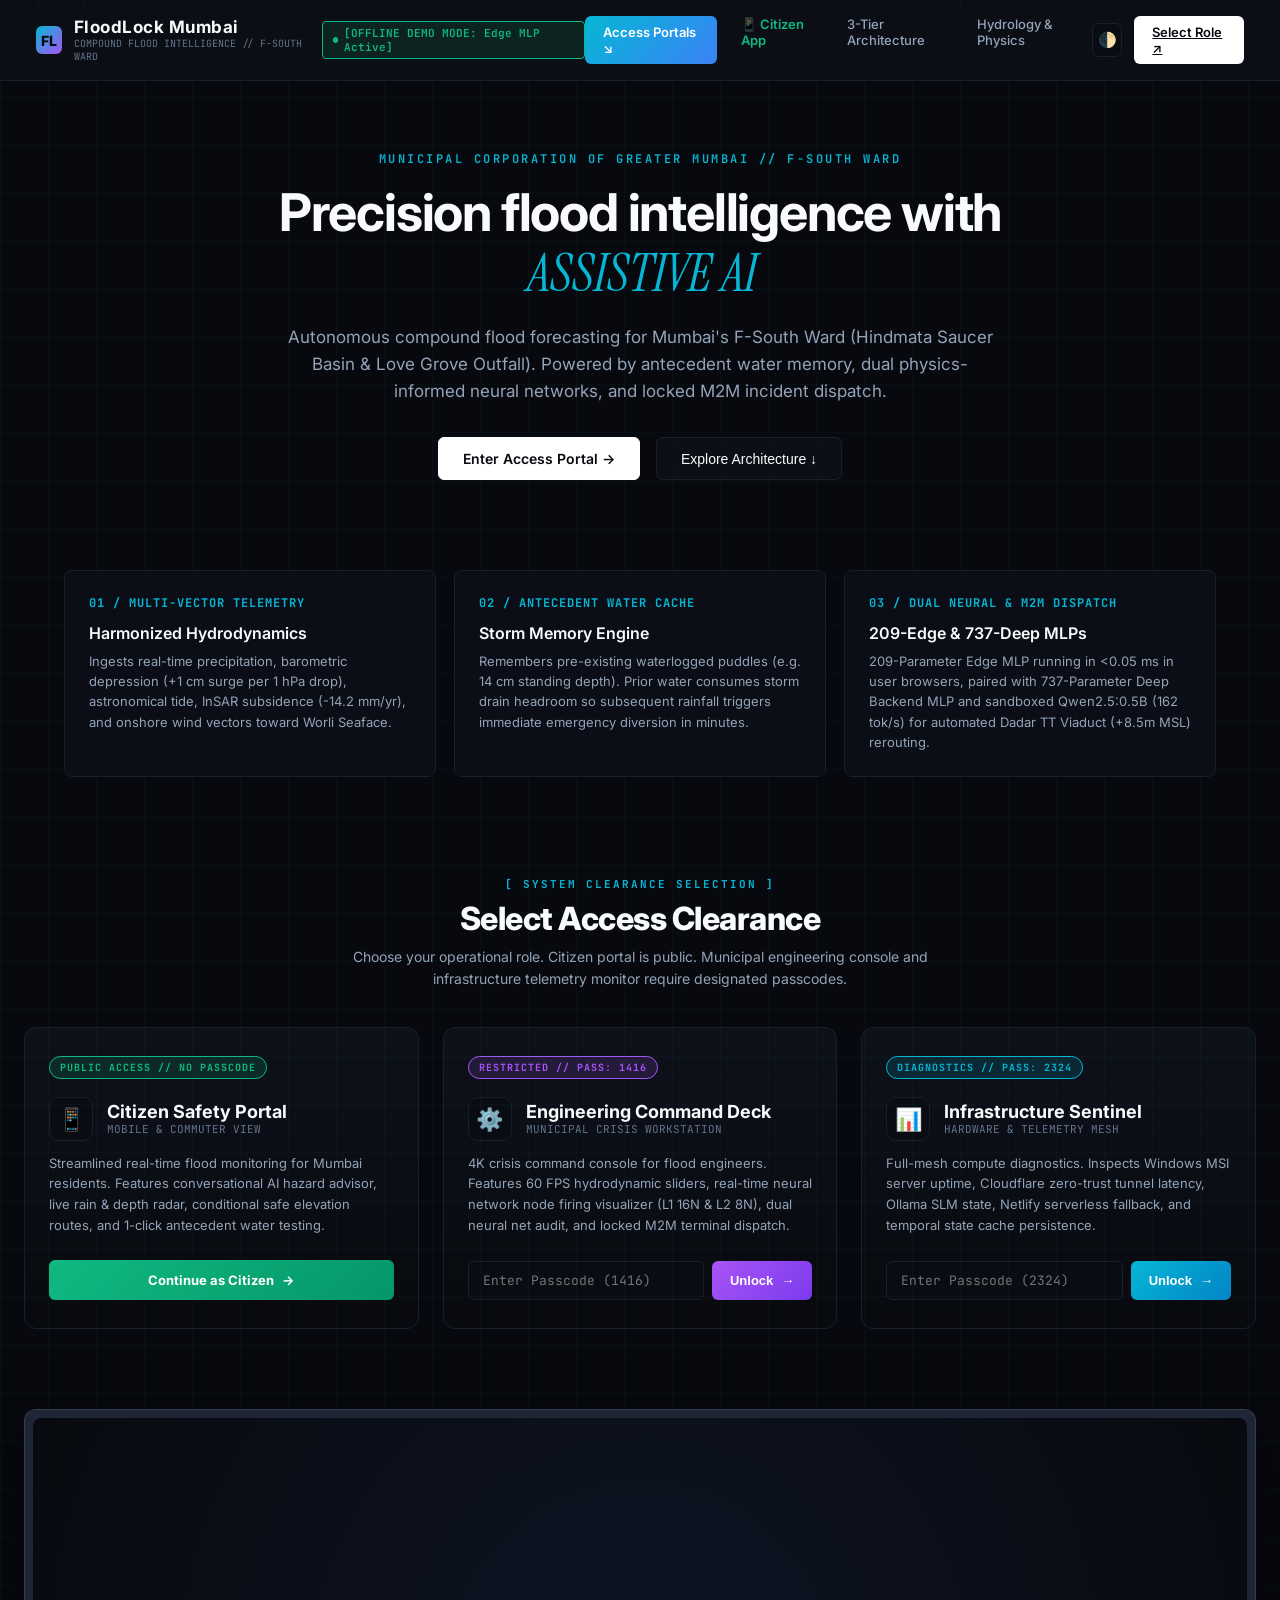
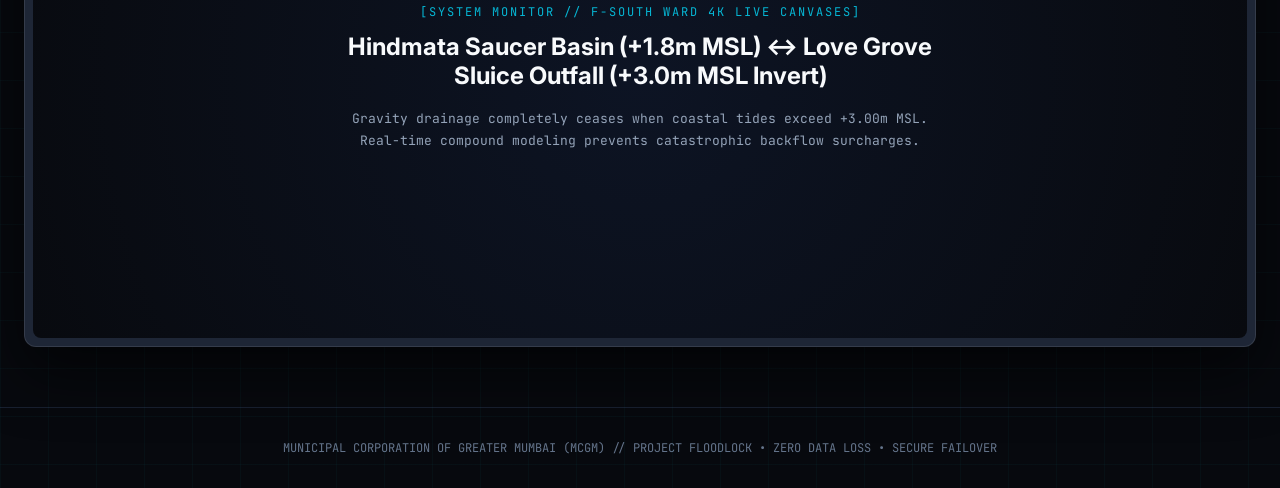
==== index.html @ 2ad5d161 "Deploy Project FloodLock to GitHub Pages (Offline Edge MLP, 4K Dark Theme)" ====
<!DOCTYPE html>
<html lang="en" data-theme="dark">
<head>
  <meta charset="UTF-8">
  <meta name="viewport" content="width=device-width, initial-scale=1.0">
  <title>FloodLock — 3-Tier Urban Flood Intelligence & Neural Sentinel</title>
  <meta name="description" content="Autonomous compound flood forecasting, antecedent water memory, and hydraulic backflow prevention for Mumbai F-South Ward.">

  <!-- Typography: Inter (Sans), JetBrains Mono (Telemetry), Instrument Serif (Editorial Headline) -->
  <link rel="preconnect" href="https://fonts.googleapis.com">
  <link rel="preconnect" href="https://fonts.gstatic.com" crossorigin>
  <link href="https://fonts.googleapis.com/css2?family=Instrument+Serif:ital@1&family=Inter:wght@400;500;600;700;800&family=JetBrains+Mono:wght@400;500;600;700;800&display=swap" rel="stylesheet">

  <!-- Design System CSS -->
  <link rel="stylesheet" href="css/dashboard.css">
</head>
<body>

  <!-- ══════════════════════════════════════════════════════════════════════════
       4K CINEMATIC ENTRANCE HERO & ARCHITECTURE SHOWCASE
       ══════════════════════════════════════════════════════════════════════════ -->
  <section id="heroView">
    <!-- Atmospheric Storm Backdrop & Technical Grid -->
    <canvas id="heroStormCanvas" class="hero-canvas-backdrop"></canvas>
    <div class="hero-grid-overlay"></div>

    <!-- Top Glassmorphic Navigation Bar -->
    <header class="hero-nav">
      <div class="brand-badge">
        <div class="brand-logo-icon" style="background:linear-gradient(135deg, var(--cyan), var(--purple));">FL</div>
        <div>
          <div class="brand-text">FloodLock Mumbai</div>
          <div style="font-size:10px; color:var(--text-muted); font-family:var(--font-mono);">COMPOUND FLOOD INTELLIGENCE // F-SOUTH WARD</div>
        </div>
        <div class="status-pill">
          <span class="status-pulse-dot"></span>
          <span id="heroBackendBadge">[OFFLINE DEMO MODE: Edge MLP Active]</span>
        </div>
      </div>

      <nav class="nav-links">
        <a href="#gatewayHub" class="btn-launch" style="background:linear-gradient(135deg, var(--cyan), #3b82f6); color:#fff; border:none;">Access Portals ↘</a>
        <a href="citizen.html" style="color:var(--emerald); font-weight:600;">📱 Citizen App</a>
        <a href="#architectureSection">3-Tier Architecture</a>
        <a href="#hydrologySpec">Hydrology &amp; Physics</a>
      </nav>

      <div class="nav-actions">
        <button class="btn-icon theme-toggle-btn" title="Toggle Theme (Dark / Daylight)">🌓</button>
        <a href="#gatewayHub" class="btn-launch">Select Role ↗</a>
      </div>
    </header>

    <!-- Hero Centerpiece -->
    <div class="hero-content">
      <div class="hero-eyebrow">MUNICIPAL CORPORATION OF GREATER MUMBAI // F-SOUTH WARD</div>
      <h1 class="hero-headline">
        Precision flood intelligence with <span class="serif-italic">ASSISTIVE AI</span>
      </h1>
      <p class="hero-subhead">
        Autonomous compound flood forecasting for Mumbai's F-South Ward (Hindmata Saucer Basin &amp; Love Grove Outfall). Powered by antecedent water memory, dual physics-informed neural networks, and locked M2M incident dispatch.
      </p>

      <div class="hero-cta-group">
        <a href="#gatewayHub" class="hero-cta-primary" style="text-decoration:none;">
          Enter Access Portal &rarr;
        </a>
        <button class="hero-cta-secondary" id="btnExploreArch">
          Explore Architecture ↓
        </button>
      </div>
    </div>

    <!-- 3-Column Technical Explainer Pipeline -->
    <div class="pipeline-strip" id="architectureSection">
      <div class="pipeline-card">
        <div class="pipeline-num">01 / MULTI-VECTOR TELEMETRY</div>
        <div class="pipeline-title">Harmonized Hydrodynamics</div>
        <div class="pipeline-desc">
          Ingests real-time precipitation, barometric depression (+1 cm surge per 1 hPa drop), astronomical tide, InSAR subsidence (-14.2 mm/yr), and onshore wind vectors toward Worli Seaface.
        </div>
      </div>

      <div class="pipeline-card">
        <div class="pipeline-num">02 / ANTECEDENT WATER CACHE</div>
        <div class="pipeline-title">Storm Memory Engine</div>
        <div class="pipeline-desc">
          Remembers pre-existing waterlogged puddles (e.g. 14 cm standing depth). Prior water consumes storm drain headroom so subsequent rainfall triggers immediate emergency diversion in minutes.
        </div>
      </div>

      <div class="pipeline-card">
        <div class="pipeline-num">03 / DUAL NEURAL &amp; M2M DISPATCH</div>
        <div class="pipeline-title">209-Edge &amp; 737-Deep MLPs</div>
        <div class="pipeline-desc">
          209-Parameter Edge MLP running in &lt;0.05 ms in user browsers, paired with 737-Parameter Deep Backend MLP and sandboxed Qwen2.5:0.5B (162 tok/s) for automated Dadar TT Viaduct (+8.5m MSL) rerouting.
        </div>
      </div>
    </div>

    <!-- ══════════════════════════════════════════════════════════════════════════
         ROLE SELECTION & PASSCODE LOGIN GATEWAY (USER REQUESTED)
         ══════════════════════════════════════════════════════════════════════════ -->
    <section class="gateway-section" id="gatewayHub">
      <div class="gateway-header-box">
        <div class="gateway-eyebrow">[ SYSTEM CLEARANCE SELECTION ]</div>
        <h2 class="gateway-heading">Select Access Clearance</h2>
        <p style="font-size:14px; color:var(--text-secondary); max-width:620px; margin:8px auto 0; line-height:1.6;">
          Choose your operational role. Citizen portal is public. Municipal engineering console and infrastructure telemetry monitor require designated passcodes.
        </p>
      </div>

      <div class="gateway-grid">
        <!-- Gateway Card 1: Citizen Public Portal -->
        <div class="gateway-card">
          <div class="gateway-badge badge-public">PUBLIC ACCESS // NO PASSCODE</div>
          <div class="gateway-icon-title">
            <div class="gateway-icon" style="color:var(--emerald);">📱</div>
            <div>
              <div class="gateway-title">Citizen Safety Portal</div>
              <div style="font-size:11px; color:var(--text-muted); font-family:var(--font-mono);">MOBILE &amp; COMMUTER VIEW</div>
            </div>
          </div>
          <p class="gateway-desc">
            Streamlined real-time flood monitoring for Mumbai residents. Features conversational AI hazard advisor, live rain &amp; depth radar, conditional safe elevation routes, and 1-click antecedent water testing.
          </p>
          <div class="gateway-action-box">
            <a href="citizen.html" class="btn-gateway-action" style="background:linear-gradient(135deg, var(--emerald), #059669); color:#fff;">
              <span>Continue as Citizen</span> <span>&rarr;</span>
            </a>
          </div>
        </div>

        <!-- Gateway Card 2: MCGM Engineering Console (Pass: 1416) -->
        <div class="gateway-card admin-card">
          <div class="gateway-badge badge-restricted">RESTRICTED // PASS: 1416</div>
          <div class="gateway-icon-title">
            <div class="gateway-icon" style="color:var(--purple);">⚙️</div>
            <div>
              <div class="gateway-title">Engineering Command Deck</div>
              <div style="font-size:11px; color:var(--text-muted); font-family:var(--font-mono);">MUNICIPAL CRISIS WORKSTATION</div>
            </div>
          </div>
          <p class="gateway-desc">
            4K crisis command console for flood engineers. Features 60 FPS hydrodynamic sliders, real-time neural network node firing visualizer (L1 16N &amp; L2 8N), dual neural net audit, and locked M2M terminal dispatch.
          </p>
          <div class="gateway-action-box">
            <div class="passcode-input-row">
              <input type="password" id="adminPassInput" class="passcode-input" placeholder="Enter Passcode (1416)" maxlength="8">
              <button id="btnUnlockAdmin" class="btn-gateway-action btn-gateway-admin">
                <span>Unlock</span> <span>&rarr;</span>
              </button>
            </div>
            <div id="adminPassError" style="font-size:11px; color:var(--crimson); font-family:var(--font-mono); display:none;">
              ✕ Invalid Passcode! Please enter 1416.
            </div>
          </div>
        </div>

        <!-- Gateway Card 3: Infrastructure Monitor (Pass: 2324) -->
        <div class="gateway-card monitor-card">
          <div class="gateway-badge badge-monitor">DIAGNOSTICS // PASS: 2324</div>
          <div class="gateway-icon-title">
            <div class="gateway-icon" style="color:var(--cyan);">📊</div>
            <div>
              <div class="gateway-title">Infrastructure Sentinel</div>
              <div style="font-size:11px; color:var(--text-muted); font-family:var(--font-mono);">HARDWARE &amp; TELEMETRY MESH</div>
            </div>
          </div>
          <p class="gateway-desc">
            Full-mesh compute diagnostics. Inspects Windows MSI server uptime, Cloudflare zero-trust tunnel latency, Ollama SLM state, Netlify serverless fallback, and temporal state cache persistence.
          </p>
          <div class="gateway-action-box">
            <div class="passcode-input-row">
              <input type="password" id="monitorPassInput" class="passcode-input" placeholder="Enter Passcode (2324)" maxlength="8">
              <button id="btnUnlockMonitor" class="btn-gateway-action btn-gateway-monitor">
                <span>Unlock</span> <span>&rarr;</span>
              </button>
            </div>
            <div id="monitorPassError" style="font-size:11px; color:var(--crimson); font-family:var(--font-mono); display:none;">
              ✕ Invalid Passcode! Please enter 2324.
            </div>
          </div>
        </div>
      </div>
    </section>

    <!-- Hydrology Specification Callout -->
    <div class="preview-bezel" id="hydrologySpec" style="max-width:1280px; margin:0 auto 60px; width:100%; padding:0 24px;">
      <div class="bezel-outer">
        <div class="bezel-inner" style="background: radial-gradient(circle at 50% 50%, #0d1424, #080a0f);">
          <div style="height:100%; display:flex; flex-direction:column; align-items:center; justify-content:center; text-align:center; padding:32px 20px;">
            <div style="font-family:'JetBrains Mono',monospace; font-size:12px; color:var(--cyan); letter-spacing:2px; margin-bottom:12px;">
              [SYSTEM MONITOR // F-SOUTH WARD 4K LIVE CANVASES]
            </div>
            <div style="font-size:24px; font-weight:700; max-width:650px; margin-bottom:18px;">
              Hindmata Saucer Basin (+1.8m MSL) ↔ Love Grove Sluice Outfall (+3.0m MSL Invert)
            </div>
            <div style="font-family:'JetBrains Mono',monospace; font-size:13px; color:var(--text-secondary); max-width:600px; line-height:1.7;">
              Gravity drainage completely ceases when coastal tides exceed +3.00m MSL.<br>
              Real-time compound modeling prevents catastrophic backflow surcharges.
            </div>
          </div>
        </div>
      </div>
    </div>

    <!-- Footer -->
    <footer style="text-align:center; padding:32px 24px; border-top:1px solid var(--border); color:var(--text-muted); font-size:12px; font-family:var(--font-mono);">
      MUNICIPAL CORPORATION OF GREATER MUMBAI (MCGM) // PROJECT FLOODLOCK &bull; ZERO DATA LOSS &bull; SECURE FAILOVER
    </footer>
  </section>

  <!-- Passcode Script & Storm Canvas Animator -->
  <script>
    // 1. Passcode Authentication Logic
    const btnAdmin = document.getElementById("btnUnlockAdmin");
    const inputAdmin = document.getElementById("adminPassInput");
    const errAdmin = document.getElementById("adminPassError");

    function unlockAdmin() {
      if (inputAdmin.value.trim() === "1416") {
        sessionStorage.setItem("floodlock_auth_admin", "1416");
        window.location.href = "admin.html";
      } else {
        inputAdmin.classList.add("error");
        errAdmin.style.display = "block";
        setTimeout(() => inputAdmin.classList.remove("error"), 600);
      }
    }
    if (btnAdmin) btnAdmin.addEventListener("click", unlockAdmin);
    if (inputAdmin) {
      inputAdmin.addEventListener("keydown", (e) => {
        if (e.key === "Enter") unlockAdmin();
      });
    }

    const btnMonitor = document.getElementById("btnUnlockMonitor");
    const inputMonitor = document.getElementById("monitorPassInput");
    const errMonitor = document.getElementById("monitorPassError");

    function unlockMonitor() {
      if (inputMonitor.value.trim() === "2324") {
        sessionStorage.setItem("floodlock_auth_monitor", "2324");
        window.location.href = "monitor.html";
      } else {
        inputMonitor.classList.add("error");
        errMonitor.style.display = "block";
        setTimeout(() => inputMonitor.classList.remove("error"), 600);
      }
    }
    if (btnMonitor) btnMonitor.addEventListener("click", unlockMonitor);
    if (inputMonitor) {
      inputMonitor.addEventListener("keydown", (e) => {
        if (e.key === "Enter") unlockMonitor();
      });
    }

    // 2. Storm Canvas Backdrop Animation
    const canvas = document.getElementById("heroStormCanvas");
    if (canvas) {
      const ctx = canvas.getContext("2d");
      let width, height;
      const resize = () => {
        width = canvas.width = window.innerWidth;
        height = canvas.height = window.innerHeight;
      };
      resize();
      window.addEventListener("resize", resize);

      const particles = [];
      const numParticles = Math.min(180, Math.floor(window.innerWidth / 10));
      for (let i = 0; i < numParticles; i++) {
        particles.push({
          x: Math.random() * width,
          y: Math.random() * height,
          length: 12 + Math.random() * 20,
          speed: 8 + Math.random() * 12,
          opacity: 0.15 + Math.random() * 0.35
        });
      }

      const animate = () => {
        ctx.clearRect(0, 0, width, height);
        ctx.strokeStyle = "rgba(6, 182, 212, 0.4)";
        ctx.lineWidth = 1.2;

        for (let i = 0; i < particles.length; i++) {
          const p = particles[i];
          ctx.beginPath();
          ctx.moveTo(p.x, p.y);
          ctx.lineTo(p.x - 3, p.y + p.length);
          ctx.stroke();

          p.y += p.speed;
          p.x -= 1.5;
          if (p.y > height) {
            p.y = -20;
            p.x = Math.random() * width;
          }
        }
        requestAnimationFrame(animate);
      };
      animate();
    }

    // 3. Smooth Scroll to Architecture
    const exploreBtn = document.getElementById("btnExploreArch");
    if (exploreBtn) {
      exploreBtn.addEventListener("click", () => {
        const sec = document.getElementById("architectureSection");
        if (sec) sec.scrollIntoView({ behavior: "smooth" });
      });
    }

    // 4. Theme Toggle
    document.querySelectorAll(".theme-toggle-btn").forEach(btn => {
      btn.addEventListener("click", () => {
        const cur = document.documentElement.getAttribute("data-theme") || "dark";
        const next = cur === "dark" ? "light" : "dark";
        document.documentElement.setAttribute("data-theme", next);
      });
    });
  </script>
</body>
</html>
---- css/dashboard.css ----
/**
 * floodlock_frontend/css/dashboard.css
 * ────────────────────────────────────────────────────────────────────────────
 * 4K Ultra-HD Monochromatic Design System for Project FloodLock.
 * Implements strict CSS Grid framing, dual themes (Dark/Light), and editorial serif-italic typography.
 */

:root {
  /* Dark Theme (Default) - 4K Crisp Carbon Surfaces */
  --bg: #07090e;
  --panel: #0d1117;
  --recessed: #090c12;
  --border: #182030;
  --border-subtle: rgba(255, 255, 255, 0.05);

  /* Tactical Functional Tokens */
  --emerald: #10b981;
  --cyan: #06b6d4;
  --amber: #f59e0b;
  --crimson: #ef4444;
  --purple: #a855f7;

  /* Typography Colors */
  --text-primary: #f8fafc;
  --text-secondary: #94a3b8;
  --text-muted: #64748b;

  /* Fonts */
  --font-sans: 'Inter', -apple-system, BlinkMacSystemFont, sans-serif;
  --font-mono: 'JetBrains Mono', monospace;
  --font-serif: 'Instrument Serif', 'Playfair Display', serif;

  --header-height: 54px;
}

[data-theme="light"] {
  --bg: #f1f5f9;
  --panel: #ffffff;
  --recessed: #f8fafc;
  --border: #cbd5e1;
  --border-subtle: rgba(0, 0, 0, 0.08);

  --text-primary: #0f172a;
  --text-secondary: #475569;
  --text-muted: #64748b;
}

* {
  box-sizing: border-box;
  margin: 0;
  padding: 0;
}

body {
  background: var(--bg);
  color: var(--text-primary);
  font-family: var(--font-sans);
  overflow-x: hidden;
  transition: background 0.3s ease, color 0.3s ease;
}

/* ─────────────────────────────────────────────────────────────────────────────
 * 1. 4K CINEMATIC HERO ENTRANCE (VIEW 1)
 * ───────────────────────────────────────────────────────────────────────────── */

#heroView {
  position: relative;
  min-height: 100vh;
  width: 100vw;
  background: var(--bg);
  display: flex;
  flex-direction: column;
  overflow-y: auto;
}

.hero-canvas-backdrop {
  position: absolute;
  top: 0;
  left: 0;
  width: 100%;
  height: 100%;
  pointer-events: none;
  z-index: 0;
  opacity: 0.85;
}

.hero-grid-overlay {
  position: absolute;
  top: 0;
  left: 0;
  width: 100%;
  height: 100%;
  background-image: 
    linear-gradient(to right, rgba(6, 182, 212, 0.04) 1px, transparent 1px),
    linear-gradient(to bottom, rgba(6, 182, 212, 0.04) 1px, transparent 1px);
  background-size: 48px 48px;
  pointer-events: none;
  z-index: 1;
}

.hero-nav {
  position: relative;
  z-index: 10;
  display: flex;
  justify-content: space-between;
  align-items: center;
  padding: 16px 36px;
  background: rgba(14, 18, 26, 0.65);
  backdrop-filter: blur(12px);
  border-bottom: 1px solid var(--border);
}

.brand-badge {
  display: flex;
  align-items: center;
  gap: 12px;
}

.brand-logo-icon {
  width: 28px;
  height: 28px;
  background: linear-gradient(135deg, var(--cyan), #3b82f6);
  border-radius: 6px;
  display: flex;
  align-items: center;
  justify-content: center;
  font-weight: 800;
  font-size: 14px;
  color: #080a0f;
}

.brand-text {
  font-weight: 700;
  font-size: 17px;
  letter-spacing: 0.5px;
}

.status-pill {
  font-family: var(--font-mono);
  font-size: 11px;
  font-weight: 600;
  padding: 4px 10px;
  border-radius: 4px;
  background: rgba(16, 185, 129, 0.12);
  border: 1px solid var(--emerald);
  color: var(--emerald);
  display: inline-flex;
  align-items: center;
  gap: 6px;
  transition: all 0.25s ease;
}

.status-pill.offline-active {
  background: rgba(6, 182, 212, 0.08);
  border: 1px solid rgba(6, 182, 212, 0.4);
  color: var(--cyan);
}

.status-pulse-dot {
  width: 6px;
  height: 6px;
  border-radius: 50%;
  background: var(--emerald);
  animation: pulseDot 1.8s infinite;
}

@keyframes pulseDot {
  0% { transform: scale(0.95); opacity: 0.8; }
  50% { transform: scale(1.35); opacity: 1; }
  100% { transform: scale(0.95); opacity: 0.8; }
}

.nav-links {
  display: flex;
  gap: 24px;
  font-size: 13px;
  font-weight: 500;
  color: var(--text-secondary);
}

.nav-links a {
  color: inherit;
  text-decoration: none;
  transition: color 0.2s;
}

.nav-links a:hover {
  color: var(--cyan);
}

.nav-actions {
  display: flex;
  align-items: center;
  gap: 12px;
}

.btn-icon {
  background: var(--recessed);
  border: 1px solid var(--border);
  color: var(--text-primary);
  width: 34px;
  height: 34px;
  border-radius: 6px;
  display: flex;
  align-items: center;
  justify-content: center;
  cursor: pointer;
  font-size: 15px;
  transition: all 0.2s;
}

.btn-icon:hover {
  border-color: var(--cyan);
  color: var(--cyan);
}

.btn-launch {
  background: #ffffff;
  color: #080a0f;
  font-family: var(--font-sans);
  font-weight: 600;
  font-size: 13px;
  padding: 8px 18px;
  border-radius: 6px;
  border: none;
  cursor: pointer;
  display: inline-flex;
  align-items: center;
  gap: 6px;
  transition: transform 0.2s, box-shadow 0.2s;
}

.btn-launch:hover {
  transform: translateY(-1px);
  box-shadow: 0 4px 18px rgba(255, 255, 255, 0.25);
}

.hero-content {
  position: relative;
  z-index: 5;
  max-width: 960px;
  margin: 70px auto 40px auto;
  text-align: center;
  padding: 0 20px;
}

.hero-eyebrow {
  font-family: var(--font-mono);
  font-size: 12px;
  font-weight: 600;
  text-transform: uppercase;
  letter-spacing: 2.5px;
  color: var(--cyan);
  margin-bottom: 16px;
}

.hero-headline {
  font-size: 52px;
  font-weight: 700;
  line-height: 1.15;
  letter-spacing: -1.2px;
  color: var(--text-primary);
  margin-bottom: 20px;
}

.serif-italic {
  font-family: var(--font-serif);
  font-style: italic;
  font-weight: 400;
  color: var(--cyan);
  letter-spacing: normal;
  padding-left: 4px;
}

.hero-subhead {
  font-size: 17px;
  line-height: 1.6;
  color: var(--text-secondary);
  max-width: 720px;
  margin: 0 auto 32px auto;
}

.hero-cta-group {
  display: flex;
  justify-content: center;
  gap: 16px;
  margin-bottom: 50px;
}

.hero-cta-primary {
  background: #ffffff;
  color: #080a0f;
  font-weight: 600;
  font-size: 14px;
  padding: 12px 24px;
  border-radius: 6px;
  border: 1px solid #ffffff;
  cursor: pointer;
  display: inline-flex;
  align-items: center;
  gap: 8px;
  transition: all 0.2s;
}

.hero-cta-primary:hover {
  background: #f1f5f9;
  transform: translateY(-2px);
  box-shadow: 0 6px 20px rgba(255, 255, 255, 0.2);
}

.hero-cta-secondary {
  background: rgba(14, 18, 26, 0.8);
  backdrop-filter: blur(8px);
  color: var(--text-primary);
  font-weight: 500;
  font-size: 14px;
  padding: 12px 24px;
  border-radius: 6px;
  border: 1px solid var(--border);
  cursor: pointer;
  display: inline-flex;
  align-items: center;
  gap: 8px;
  transition: all 0.2s;
}

.hero-cta-secondary:hover {
  border-color: var(--cyan);
  color: var(--cyan);
}

/* 3-Column Technical Explainer Pipeline (Ref Image 1) */
.pipeline-strip {
  position: relative;
  z-index: 5;
  max-width: 1200px;
  margin: 0 auto 60px auto;
  padding: 0 24px;
  display: grid;
  grid-template-columns: repeat(3, 1fr);
  gap: 18px;
}

.pipeline-card {
  background: rgba(14, 18, 26, 0.7);
  backdrop-filter: blur(10px);
  border: 1px solid var(--border);
  border-radius: 8px;
  padding: 24px;
  text-align: left;
  transition: border-color 0.2s, transform 0.2s;
}

.pipeline-card:hover {
  border-color: rgba(6, 182, 212, 0.5);
  transform: translateY(-2px);
}

.pipeline-num {
  font-family: var(--font-mono);
  font-size: 12px;
  font-weight: 700;
  color: var(--cyan);
  margin-bottom: 12px;
  letter-spacing: 1px;
}

.pipeline-title {
  font-size: 16px;
  font-weight: 600;
  color: var(--text-primary);
  margin-bottom: 8px;
}

.pipeline-desc {
  font-size: 13px;
  line-height: 1.55;
  color: var(--text-secondary);
}

/* Hardware Bezel Preview Frame (Ref Image 1) */
.preview-bezel {
  position: relative;
  z-index: 5;
  max-width: 1200px;
  margin: 0 auto 80px auto;
  padding: 0 24px;
}

.bezel-outer {
  background: #1e2636;
  padding: 8px;
  border-radius: 12px;
  box-shadow: 0 24px 60px rgba(0, 0, 0, 0.6);
  border: 1px solid rgba(255, 255, 255, 0.1);
}

.bezel-inner {
  border-radius: 8px;
  overflow: hidden;
  height: 520px;
  background: var(--panel);
  position: relative;
}

.bezel-overlay-banner {
  position: absolute;
  bottom: 24px;
  left: 50%;
  transform: translateX(-50%);
  background: rgba(8, 10, 15, 0.85);
  backdrop-filter: blur(12px);
  border: 1px solid var(--border);
  padding: 12px 24px;
  border-radius: 8px;
  display: flex;
  align-items: center;
  gap: 16px;
  z-index: 20;
}

/* ─────────────────────────────────────────────────────────────────────────────
 * 2. TACTICAL CRISIS COMMAND DECK (VIEW 2)
 * ───────────────────────────────────────────────────────────────────────────── */

#deckView {
  display: none;
  width: 100vw;
  height: 100vh;
  background: var(--bg);
  overflow: hidden;
  flex-direction: column;
}

/* Top System Telemetry Bar (52px) */
.deck-top-bar {
  height: var(--header-height);
  background: var(--panel);
  border-bottom: 1px solid var(--border);
  display: flex;
  align-items: center;
  justify-content: space-between;
  padding: 0 16px;
  z-index: 30;
  flex-shrink: 0;
}

.deck-brand-precinct {
  display: flex;
  align-items: center;
  gap: 10px;
}

.precinct-title {
  font-family: var(--font-mono);
  font-size: 13px;
  font-weight: 700;
  letter-spacing: 0.5px;
}

.scenario-pill-group {
  display: flex;
  background: var(--recessed);
  border: 1px solid var(--border);
  border-radius: 6px;
  padding: 2px;
  gap: 2px;
}

.scenario-btn {
  background: transparent;
  border: none;
  color: var(--text-secondary);
  font-family: var(--font-mono);
  font-size: 11px;
  font-weight: 600;
  padding: 6px 12px;
  border-radius: 4px;
  cursor: pointer;
  transition: all 0.2s;
}

.scenario-btn.active, .scenario-btn:hover {
  background: var(--border);
  color: var(--text-primary);
}

.scenario-btn.live-active {
  background: rgba(16, 185, 129, 0.2);
  color: var(--emerald);
  border: 1px solid var(--emerald);
}

.deck-controls {
  display: flex;
  align-items: center;
  gap: 8px;
}

/* 3-Column Split Workstation Layout */
.deck-body {
  flex: 1;
  display: grid;
  grid-template-columns: 340px 1fr 380px;
  overflow: hidden;
  position: relative;
}

/* Left Panel (340px) */
.deck-left-panel {
  background: var(--panel);
  border-right: 1px solid var(--border);
  display: flex;
  flex-direction: column;
  overflow-y: auto;
  z-index: 25;
}

.panel-header {
  padding: 12px 16px;
  background: var(--recessed);
  border-bottom: 1px solid var(--border);
  font-size: 11px;
  font-weight: 700;
  text-transform: uppercase;
  letter-spacing: 1px;
  color: var(--muted);
  display: flex;
  justify-content: space-between;
  align-items: center;
}

.panel-section {
  padding: 16px;
  border-bottom: 1px solid var(--border);
}

.slider-group {
  margin-bottom: 14px;
}

.slider-label-row {
  display: flex;
  justify-content: space-between;
  align-items: center;
  margin-bottom: 6px;
  font-size: 12px;
  color: var(--text-secondary);
}

.slider-value {
  font-family: var(--font-mono);
  font-size: 12px;
  font-weight: 600;
  color: var(--cyan);
}

input[type="range"] {
  -webkit-appearance: none;
  width: 100%;
  height: 4px;
  background: var(--border);
  border-radius: 2px;
  outline: none;
}

input[type="range"]::-webkit-slider-thumb {
  -webkit-appearance: none;
  width: 14px;
  height: 14px;
  border-radius: 50%;
  background: var(--cyan);
  cursor: pointer;
  box-shadow: 0 0 6px var(--cyan);
}

/* Active Sector Feed (Ref Image 1 & 5) */
.sector-feed {
  display: flex;
  flex-direction: column;
  gap: 8px;
}

.sector-row {
  background: var(--recessed);
  border: 1px solid var(--border);
  border-radius: 4px;
  padding: 10px 12px;
  display: flex;
  justify-content: space-between;
  align-items: center;
  font-size: 12px;
}

.sector-name {
  font-weight: 500;
}

.sector-status-pill {
  font-family: var(--font-mono);
  font-size: 10px;
  font-weight: 600;
  padding: 2px 6px;
  border-radius: 3px;
}

/* Center Viewport: Map Canvas & Bottom Bento Strip */
.deck-center-viewport {
  position: relative;
  display: flex;
  flex-direction: column;
  overflow: hidden;
}

#mapCanvas {
  flex: 1;
  width: 100%;
  background: var(--bg);
}

/* Bottom 4-Card Bento Strip (Ref Image 2) */
.bento-strip {
  height: 130px;
  background: var(--panel);
  border-top: 1px solid var(--border);
  display: grid;
  grid-template-columns: repeat(4, 1fr);
  gap: 1px;
  background-color: var(--border);
  z-index: 20;
}

.bento-cell {
  background: var(--panel);
  padding: 14px 16px;
  display: flex;
  flex-direction: column;
  justify-content: space-between;
}

.bento-title {
  font-size: 10px;
  font-weight: 700;
  text-transform: uppercase;
  letter-spacing: 0.8px;
  color: var(--muted);
}

.bento-value-row {
  display: flex;
  align-items: baseline;
  gap: 8px;
}

.bento-main-metric {
  font-family: var(--font-mono);
  font-size: 24px;
  font-weight: 700;
}

.bento-unit {
  font-size: 12px;
  color: var(--muted);
}

.bento-subtext {
  font-size: 11px;
  color: var(--text-secondary);
  font-family: var(--font-mono);
}

/* Dot matrix indicator for Bento 1 (Ref Image 2) */
.dot-matrix {
  display: grid;
  grid-template-columns: repeat(20, 6px);
  gap: 3px;
  margin-top: 6px;
}

.matrix-dot {
  width: 6px;
  height: 6px;
  border-radius: 1px;
  background: #1e2636;
}

.matrix-dot.active-green { background: var(--emerald); }
.matrix-dot.active-amber { background: var(--amber); }
.matrix-dot.active-red { background: var(--crimson); }

/* Right Panel (380px) */
.deck-right-panel {
  background: var(--panel);
  border-left: 1px solid var(--border);
  display: flex;
  flex-direction: column;
  overflow-y: auto;
  z-index: 25;
}

/* Countdown Card */
.countdown-box {
  background: var(--recessed);
  border: 1px solid var(--border);
  border-radius: 6px;
  padding: 16px;
  text-align: center;
  margin-bottom: 14px;
}

.countdown-digits {
  font-family: var(--font-mono);
  font-size: 38px;
  font-weight: 800;
  color: var(--emerald);
  letter-spacing: -0.5px;
}

.countdown-digits.warning { color: var(--amber); }
.countdown-digits.critical { color: var(--crimson); animation: pulseCritical 1.2s infinite; }

@keyframes pulseCritical {
  0% { opacity: 1; }
  50% { opacity: 0.6; }
  100% { opacity: 1; }
}

.dual-audit-row {
  display: grid;
  grid-template-columns: 1fr 1fr;
  gap: 8px;
  margin-top: 12px;
  text-align: left;
}

.audit-tile {
  background: var(--panel);
  border: 1px solid var(--border);
  padding: 8px 10px;
  border-radius: 4px;
}

.audit-tile-label {
  font-size: 10px;
  color: var(--muted);
  text-transform: uppercase;
}

.audit-tile-val {
  font-family: var(--font-mono);
  font-size: 13px;
  font-weight: 700;
  margin-top: 2px;
}

/* Locked M2M LLM Dispatch Terminal (Ref Image 4) */
.dispatch-terminal {
  flex: 1;
  background: #05070a;
  border: 1px solid var(--border);
  border-radius: 6px;
  display: flex;
  flex-direction: column;
  overflow: hidden;
  box-shadow: 0 4px 16px rgba(0, 0, 0, 0.35);
}

.dispatch-header {
  background: #090c12;
  padding: 8px 12px;
  border-bottom: 1px solid var(--border);
  font-family: var(--font-mono);
  font-size: 10px;
  font-weight: 700;
  color: var(--cyan);
  display: flex;
  align-items: center;
  gap: 6px;
  letter-spacing: 0.8px;
}

.dispatch-log {
  flex: 1;
  padding: 12px;
  font-family: var(--font-mono);
  font-size: 11px;
  line-height: 1.6;
  color: #e2e8f0;
  overflow-y: auto;
  white-space: pre-wrap;
  background: #05070a;
}

/* In-App API Keys Modal */
.modal-overlay {
  display: none;
  position: fixed;
  top: 0;
  left: 0;
  width: 100vw;
  height: 100vh;
  background: rgba(0, 0, 0, 0.75);
  backdrop-filter: blur(8px);
  z-index: 100;
  align-items: center;
  justify-content: center;
}

.modal-content {
  background: var(--panel);
  border: 1px solid var(--border);
  border-radius: 8px;
  width: 520px;
  max-width: 90vw;
  padding: 24px;
}

.modal-header {
  display: flex;
  justify-content: space-between;
  align-items: center;
  margin-bottom: 16px;
  border-bottom: 1px solid var(--border);
  padding-bottom: 12px;
}

.form-group {
  margin-bottom: 14px;
}

.form-group label {
  display: block;
  font-size: 11px;
  font-weight: 600;
  text-transform: uppercase;
  color: var(--muted);
  margin-bottom: 4px;
}

.form-group input {
  width: 100%;
  background: var(--recessed);
  border: 1px solid var(--border);
  border-radius: 4px;
  padding: 8px 12px;
  font-family: var(--font-mono);
  font-size: 12px;
  color: var(--text-primary);
  outline: none;
}

.form-group input:focus {
  border-color: var(--cyan);
}

.tactical-tooltip {
  background: var(--panel) !important;
  border: 1px solid var(--border) !important;
  color: var(--text-primary) !important;
  border-radius: 4px !important;
  box-shadow: 0 4px 16px rgba(0,0,0,0.5) !important;
}

.tactical-popup .leaflet-popup-content-wrapper {
  background: var(--panel) !important;
  border: 1px solid var(--cyan) !important;
  color: var(--text-primary) !important;
  border-radius: 6px !important;
  box-shadow: 0 8px 24px rgba(0,0,0,0.7) !important;
}

.tactical-popup .leaflet-popup-tip {
  background: var(--panel) !important;
}

/* ─────────────────────────────────────────────────────────────────────────────
 * 3. ZERO-WATERMARK TILES & LAYER FILTER SYSTEM
 * ───────────────────────────────────────────────────────────────────────────── */

.map-tiles-dark {
  filter: invert(100%) hue-rotate(180deg) brightness(85%) contrast(90%);
}

.map-tiles-light {
  filter: contrast(100%) brightness(100%);
}

.map-filter-bar {
  position: absolute;
  top: 14px;
  left: 14px;
  z-index: 400;
  display: flex;
  gap: 8px;
  background: rgba(14, 18, 26, 0.88);
  backdrop-filter: blur(12px);
  padding: 6px 10px;
  border-radius: 8px;
  border: 1px solid var(--border);
  box-shadow: 0 4px 18px rgba(0, 0, 0, 0.5);
  flex-wrap: wrap;
}

.filter-btn {
  background: var(--recessed);
  border: 1px solid var(--border);
  color: var(--text-secondary);
  font-family: var(--font-mono);
  font-size: 11px;
  padding: 5px 11px;
  border-radius: 4px;
  cursor: pointer;
  display: inline-flex;
  align-items: center;
  gap: 6px;
  transition: all 0.2s;
}

.filter-btn.active {
  background: rgba(6, 182, 212, 0.15);
  border-color: var(--cyan);
  color: var(--cyan);
  font-weight: 600;
}

.filter-btn:hover {
  border-color: var(--cyan);
  color: var(--text-primary);
}

/* AI Assistant Advisory Card */
.ai-advisor-card {
  background: linear-gradient(135deg, rgba(6, 182, 212, 0.08), rgba(16, 185, 129, 0.05));
  border: 1px solid rgba(6, 182, 212, 0.3);
  border-radius: 8px;
  padding: 12px 16px;
  margin-bottom: 12px;
  display: flex;
  align-items: flex-start;
  gap: 12px;
}

.ai-advisor-icon {
  font-size: 26px;
  line-height: 1;
}

.ai-advisor-body {
  flex: 1;
}

.ai-advisor-title {
  font-size: 11px;
  font-weight: 700;
  text-transform: uppercase;
  letter-spacing: 1px;
  color: var(--cyan);
  margin-bottom: 4px;
}

.ai-advisor-message {
  font-size: 13px;
  line-height: 1.5;
  color: var(--text-primary);
}

/* Real Neural Network Node Firing Visualizer */
.neural-visualizer {
  background: #05070a;
  border: 1px solid var(--border);
  border-radius: 6px;
  padding: 12px;
  margin-bottom: 14px;
}

.neural-vis-header {
  display: flex;
  justify-content: space-between;
  align-items: center;
  margin-bottom: 10px;
  font-size: 11px;
  font-weight: 700;
  text-transform: uppercase;
  color: var(--purple);
  letter-spacing: 0.5px;
}

.neural-layers-grid {
  display: grid;
  grid-template-columns: 60px 1fr 1fr 60px;
  gap: 8px;
  font-family: var(--font-mono);
  font-size: 10px;
}

.neural-col {
  display: flex;
  flex-direction: column;
  gap: 4px;
}

.neural-col-title {
  text-align: center;
  color: var(--text-muted);
  font-weight: 700;
  margin-bottom: 4px;
  font-size: 9px;
  text-transform: uppercase;
}

.neuron-node {
  height: 14px;
  background: #0e1420;
  border: 1px solid #1a2333;
  border-radius: 3px;
  overflow: hidden;
  position: relative;
  display: flex;
  align-items: center;
}

.neuron-fill {
  height: 100%;
  background: linear-gradient(90deg, #06b6d4, #a855f7);
  transition: width 0.15s ease;
}

.neuron-node.firing {
  box-shadow: 0 0 8px rgba(168, 85, 247, 0.6);
  border-color: #a855f7;
}

.elevation-badge-icon .elev-pill {
  background: rgba(14, 18, 26, 0.9);
  border: 1px solid var(--cyan);
  color: var(--cyan);
  font-family: var(--font-mono);
  font-size: 10px;
  font-weight: 700;
  padding: 2px 6px;
  border-radius: 10px;
  text-align: center;
  box-shadow: 0 2px 8px rgba(0,0,0,0.6);
}

.timing-badge-icon .timing-pill {
  background: rgba(14, 18, 26, 0.92);
  border: 1px solid var(--emerald);
  color: var(--emerald);
  font-family: var(--font-mono);
  font-size: 10px;
  font-weight: 700;
  padding: 3px 8px;
  border-radius: 4px;
  text-align: center;
  box-shadow: 0 2px 10px rgba(0,0,0,0.7);
  white-space: nowrap;
}

.user-gps-marker .user-pulse-dot {
  width: 16px;
  height: 16px;
  border-radius: 50%;
  border: 2px solid #ffffff;
  animation: pulseDot 1.5s infinite;
}

/* Citizen Mode View Simplifications */
.citizen-safe-banner {
  background: rgba(16, 185, 129, 0.12);
  border: 1px solid var(--emerald);
  color: var(--emerald);
  padding: 8px 12px;
  border-radius: 6px;
  font-size: 12px;
  font-weight: 600;
  display: flex;
  align-items: center;
  gap: 8px;
  margin-bottom: 12px;
}

.citizen-danger-banner {
  background: rgba(239, 68, 68, 0.15);
  border: 1px solid var(--crimson);
  color: var(--crimson);
  padding: 8px 12px;
  border-radius: 6px;
  font-size: 12px;
  font-weight: 600;
  display: none;
  align-items: center;
  gap: 8px;
  margin-bottom: 12px;
}

/* Dedicated Citizen Mobile & Web Portal */
.citizen-app-body {
  min-height: 100vh;
  background: var(--bg);
  display: flex;
  flex-direction: column;
}

.citizen-header {
  background: var(--panel);
  border-bottom: 1px solid var(--border);
  padding: 12px 24px;
  display: flex;
  justify-content: space-between;
  align-items: center;
  position: sticky;
  top: 0;
  z-index: 1000;
  backdrop-filter: blur(12px);
}

.citizen-brand {
  display: flex;
  align-items: center;
  gap: 12px;
}

.citizen-container {
  max-width: 1240px;
  width: 100%;
  margin: 0 auto;
  padding: 20px 16px;
  display: flex;
  flex-direction: column;
  gap: 16px;
}

.citizen-ai-hero {
  background: linear-gradient(135deg, rgba(6, 182, 212, 0.08), rgba(168, 85, 247, 0.08));
  border: 1px solid rgba(6, 182, 212, 0.25);
  border-radius: 12px;
  padding: 18px 22px;
  display: flex;
  align-items: flex-start;
  gap: 16px;
  box-shadow: 0 4px 20px rgba(0, 0, 0, 0.2);
}

.citizen-ai-avatar {
  width: 48px;
  height: 48px;
  border-radius: 50%;
  background: linear-gradient(135deg, var(--cyan), var(--purple));
  display: flex;
  align-items: center;
  justify-content: center;
  font-size: 22px;
  flex-shrink: 0;
  box-shadow: 0 0 15px rgba(6, 182, 212, 0.4);
}

.citizen-ai-text {
  flex: 1;
}

.citizen-ai-title {
  font-size: 11px;
  font-family: var(--font-mono);
  font-weight: 700;
  letter-spacing: 1.5px;
  color: var(--cyan);
  margin-bottom: 6px;
  text-transform: uppercase;
}

.citizen-ai-body {
  font-size: 14px;
  line-height: 1.6;
  color: var(--text-primary);
}

.citizen-card {
  background: var(--panel);
  border: 1px solid var(--border);
  border-radius: 10px;
  overflow: hidden;
  display: flex;
  flex-direction: column;
}

.citizen-card-header {
  padding: 12px 16px;
  background: var(--recessed);
  border-bottom: 1px solid var(--border);
  display: flex;
  justify-content: space-between;
  align-items: center;
  font-size: 12px;
  font-weight: 700;
  letter-spacing: 0.5px;
  text-transform: uppercase;
}

.citizen-map-wrapper {
  position: relative;
  height: 460px;
  width: 100%;
}

.citizen-grid-3 {
  display: grid;
  grid-template-columns: repeat(auto-fit, minmax(280px, 1fr));
  gap: 16px;
}

.citizen-metric-box {
  background: var(--panel);
  border: 1px solid var(--border);
  border-radius: 10px;
  padding: 16px;
  display: flex;
  flex-direction: column;
  gap: 6px;
}

.citizen-metric-label {
  font-size: 11px;
  font-weight: 700;
  text-transform: uppercase;
  color: var(--text-muted);
  letter-spacing: 0.5px;
}

.citizen-metric-value {
  font-size: 28px;
  font-weight: 800;
  font-family: var(--font-mono);
  color: var(--text-primary);
}

.citizen-metric-desc {
  font-size: 12px;
  color: var(--text-secondary);
  line-height: 1.4;
}

.btn-antecedent {
  padding: 6px 14px;
  border-radius: 6px;
  background: var(--recessed);
  border: 1px solid var(--border);
  color: var(--text-secondary);
  font-family: var(--font-mono);
  font-size: 12px;
  cursor: pointer;
  transition: all 0.2s ease;
}

.btn-antecedent:hover {
  border-color: var(--purple);
  color: var(--text-primary);
}

.btn-antecedent.active {
  background: rgba(168, 85, 247, 0.2);
  border-color: var(--purple);
  color: var(--purple);
  font-weight: 700;
  box-shadow: 0 0 10px rgba(168, 85, 247, 0.3);
}

/* ─────────────────────────────────────────────────────────────────────────────
 * 4K GATEWAY SELECTION & PASSCODE ACCESS HUB
 * ───────────────────────────────────────────────────────────────────────────── */

.gateway-section {
  padding: 40px 24px 80px;
  max-width: 1280px;
  margin: 0 auto;
  width: 100%;
}

.gateway-header-box {
  text-align: center;
  margin-bottom: 36px;
}

.gateway-eyebrow {
  font-family: var(--font-mono);
  font-size: 11px;
  font-weight: 700;
  letter-spacing: 2px;
  color: var(--cyan);
  text-transform: uppercase;
  margin-bottom: 8px;
}

.gateway-heading {
  font-size: 32px;
  font-weight: 800;
  letter-spacing: -0.5px;
  color: var(--text-primary);
}

.gateway-grid {
  display: grid;
  grid-template-columns: repeat(auto-fit, minmax(340px, 1fr));
  gap: 24px;
}

.gateway-card {
  background: linear-gradient(180deg, rgba(14, 18, 26, 0.95), rgba(8, 10, 15, 0.98));
  border: 1px solid var(--border);
  border-radius: 12px;
  padding: 28px 24px;
  display: flex;
  flex-direction: column;
  position: relative;
  transition: transform 0.25s ease, border-color 0.25s ease, box-shadow 0.25s ease;
  overflow: hidden;
}

.gateway-card:hover {
  transform: translateY(-4px);
  border-color: var(--cyan);
  box-shadow: 0 12px 30px rgba(6, 182, 212, 0.15);
}

.gateway-card.admin-card:hover {
  border-color: var(--purple);
  box-shadow: 0 12px 30px rgba(168, 85, 247, 0.18);
}

.gateway-card.monitor-card:hover {
  border-color: #38bdf8;
  box-shadow: 0 12px 30px rgba(56, 189, 248, 0.18);
}

.gateway-badge {
  align-self: flex-start;
  font-family: var(--font-mono);
  font-size: 10px;
  font-weight: 700;
  letter-spacing: 1px;
  padding: 4px 10px;
  border-radius: 20px;
  margin-bottom: 18px;
  text-transform: uppercase;
}

.badge-public {
  background: rgba(16, 185, 129, 0.15);
  border: 1px solid var(--emerald);
  color: var(--emerald);
}

.badge-restricted {
  background: rgba(168, 85, 247, 0.15);
  border: 1px solid var(--purple);
  color: var(--purple);
}

.badge-monitor {
  background: rgba(6, 182, 212, 0.15);
  border: 1px solid var(--cyan);
  color: var(--cyan);
}

.gateway-icon-title {
  display: flex;
  align-items: center;
  gap: 14px;
  margin-bottom: 12px;
}

.gateway-icon {
  width: 44px;
  height: 44px;
  border-radius: 10px;
  display: flex;
  align-items: center;
  justify-content: center;
  font-size: 22px;
  background: var(--recessed);
  border: 1px solid var(--border);
}

.gateway-title {
  font-size: 18px;
  font-weight: 700;
  color: var(--text-primary);
}

.gateway-desc {
  font-size: 13px;
  color: var(--text-secondary);
  line-height: 1.6;
  margin-bottom: 24px;
  flex: 1;
}

.gateway-action-box {
  display: flex;
  flex-direction: column;
  gap: 12px;
}

.passcode-input-row {
  display: flex;
  gap: 8px;
}

.passcode-input {
  flex: 1;
  background: var(--recessed);
  border: 1px solid var(--border);
  border-radius: 6px;
  padding: 10px 14px;
  font-family: var(--font-mono);
  font-size: 13px;
  color: var(--text-primary);
  outline: none;
  transition: border-color 0.2s;
}

.passcode-input:focus {
  border-color: var(--cyan);
}

.passcode-input.error {
  border-color: var(--crimson);
  animation: shake 0.35s ease;
}

@keyframes shake {
  0%, 100% { transform: translateX(0); }
  20%, 60% { transform: translateX(-6px); }
  40%, 80% { transform: translateX(6px); }
}

.btn-gateway-action {
  background: #ffffff;
  color: #06080c;
  font-weight: 700;
  font-size: 13px;
  padding: 12px 18px;
  border-radius: 6px;
  border: none;
  cursor: pointer;
  display: flex;
  align-items: center;
  justify-content: center;
  gap: 8px;
  text-decoration: none;
  transition: all 0.2s ease;
}

.btn-gateway-action:hover {
  background: #e2e8f0;
  transform: translateY(-1px);
}

.btn-gateway-admin {
  background: linear-gradient(135deg, var(--purple), #7c3aed);
  color: #ffffff;
}
.btn-gateway-admin:hover {
  background: linear-gradient(135deg, #9333ea, #6d28d9);
  box-shadow: 0 0 16px rgba(168, 85, 247, 0.4);
}

.btn-gateway-monitor {
  background: linear-gradient(135deg, var(--cyan), #0284c7);
  color: #ffffff;
}
.btn-gateway-monitor:hover {
  background: linear-gradient(135deg, #0891b2, #0369a1);
  box-shadow: 0 0 16px rgba(6, 182, 212, 0.4);
}

/* Security Gate Full-Screen Modal (For direct link security) */
.security-gate-overlay {
  position: fixed;
  top: 0;
  left: 0;
  width: 100vw;
  height: 100vh;
  background: rgba(6, 8, 12, 0.94);
  backdrop-filter: blur(16px);
  z-index: 99999;
  display: flex;
  align-items: center;
  justify-content: center;
  padding: 20px;
}

.security-gate-box {
  background: var(--panel);
  border: 1px solid var(--border);
  border-radius: 12px;
  max-width: 440px;
  width: 100%;
  padding: 32px 28px;
  text-align: center;
  box-shadow: 0 16px 40px rgba(0, 0, 0, 0.6);
}
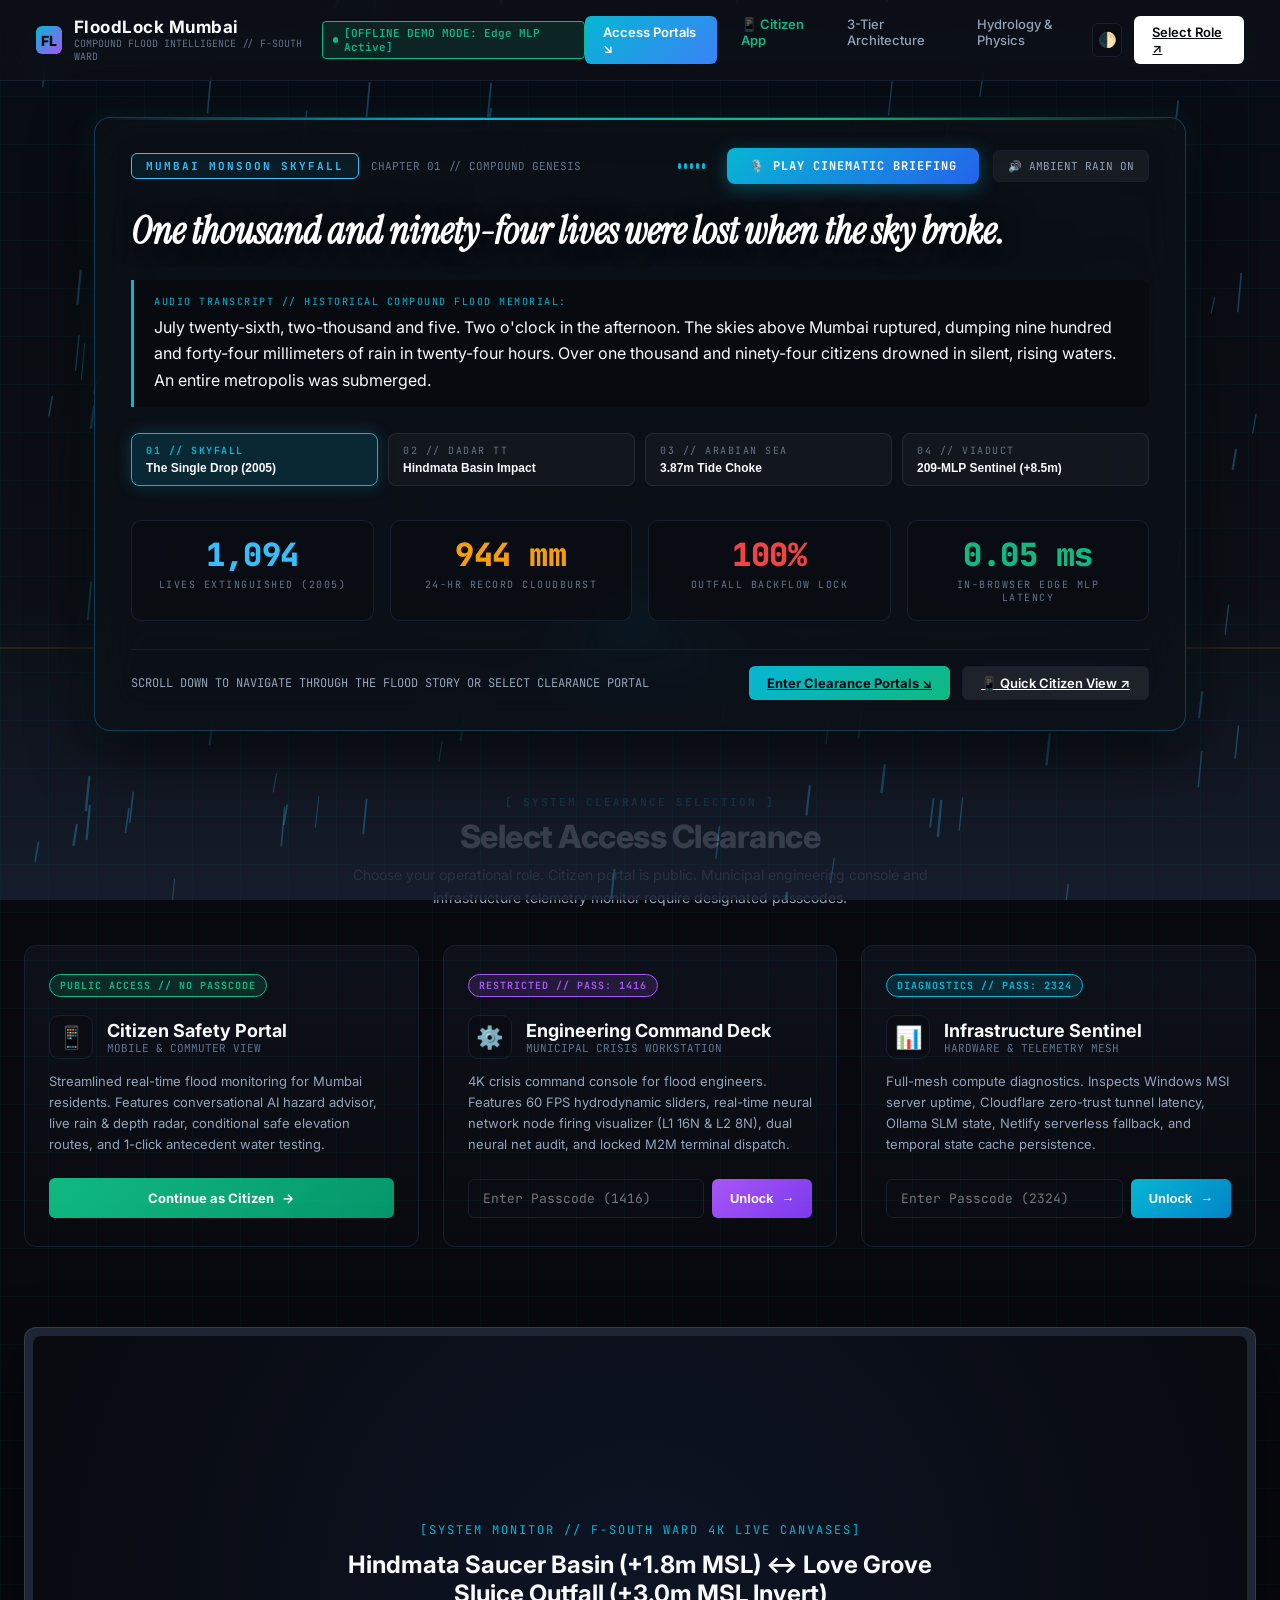
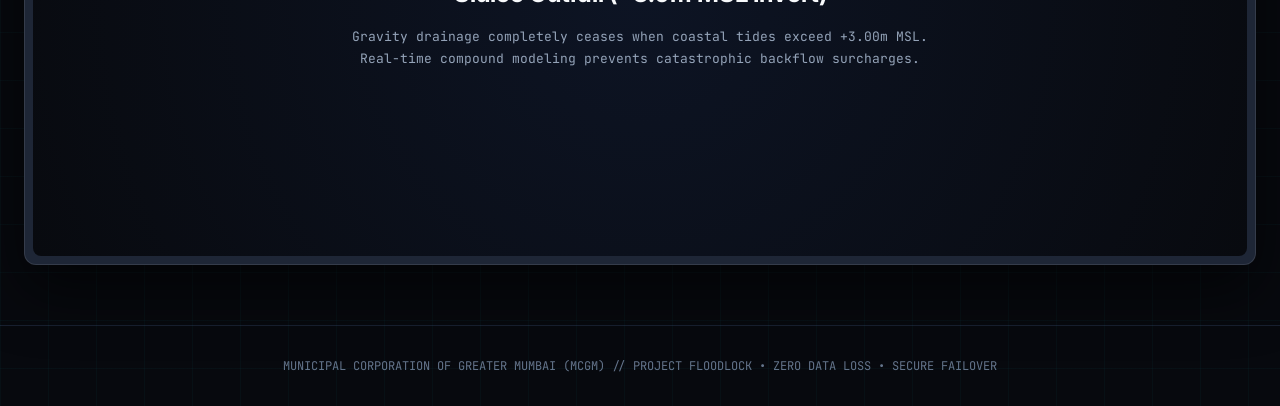
==== commit 26a1260d: "feat: 4K Cinematic Interactive Prologue & Audio Narrative Engine (July 2005 / July 2023 Memorial)" ====
--- a/index.html
+++ b/index.html
@@ -51,49 +51,97 @@
       </div>
     </header>
 
-    <!-- Hero Centerpiece -->
-    <div class="hero-content">
-      <div class="hero-eyebrow">MUNICIPAL CORPORATION OF GREATER MUMBAI // F-SOUTH WARD</div>
-      <h1 class="hero-headline">
-        Precision flood intelligence with <span class="serif-italic">ASSISTIVE AI</span>
-      </h1>
-      <p class="hero-subhead">
-        Autonomous compound flood forecasting for Mumbai's F-South Ward (Hindmata Saucer Basin &amp; Love Grove Outfall). Powered by antecedent water memory, dual physics-informed neural networks, and locked M2M incident dispatch.
-      </p>
-
-      <div class="hero-cta-group">
-        <a href="#gatewayHub" class="hero-cta-primary" style="text-decoration:none;">
-          Enter Access Portal &rarr;
-        </a>
-        <button class="hero-cta-secondary" id="btnExploreArch">
-          Explore Architecture ↓
-        </button>
-      </div>
-    </div>
-
-    <!-- 3-Column Technical Explainer Pipeline -->
-    <div class="pipeline-strip" id="architectureSection">
-      <div class="pipeline-card">
-        <div class="pipeline-num">01 / MULTI-VECTOR TELEMETRY</div>
-        <div class="pipeline-title">Harmonized Hydrodynamics</div>
-        <div class="pipeline-desc">
-          Ingests real-time precipitation, barometric depression (+1 cm surge per 1 hPa drop), astronomical tide, InSAR subsidence (-14.2 mm/yr), and onshore wind vectors toward Worli Seaface.
-        </div>
-      </div>
-
-      <div class="pipeline-card">
-        <div class="pipeline-num">02 / ANTECEDENT WATER CACHE</div>
-        <div class="pipeline-title">Storm Memory Engine</div>
-        <div class="pipeline-desc">
-          Remembers pre-existing waterlogged puddles (e.g. 14 cm standing depth). Prior water consumes storm drain headroom so subsequent rainfall triggers immediate emergency diversion in minutes.
-        </div>
-      </div>
-
-      <div class="pipeline-card">
-        <div class="pipeline-num">03 / DUAL NEURAL &amp; M2M DISPATCH</div>
-        <div class="pipeline-title">209-Edge &amp; 737-Deep MLPs</div>
-        <div class="pipeline-desc">
-          209-Parameter Edge MLP running in &lt;0.05 ms in user browsers, paired with 737-Parameter Deep Backend MLP and sandboxed Qwen2.5:0.5B (162 tok/s) for automated Dadar TT Viaduct (+8.5m MSL) rerouting.
+    <!-- 4K Cinematic Storytelling & Audio Prologue Deck -->
+    <div class="prologue-hero-deck">
+      <div class="story-teleprompter" id="cinematicTeleprompter">
+        <div class="story-top-row">
+          <div style="display:flex; align-items:center; gap:12px;">
+            <span class="story-chapter-pill" id="prologueChapterBadge">MUMBAI MONSOON SKYFALL</span>
+            <span style="font-family:var(--font-mono); font-size:11px; color:var(--text-muted);">CHAPTER 01 // COMPOUND GENESIS</span>
+          </div>
+          <div class="story-audio-controls">
+            <div class="audio-wave-container" title="Live Audio Speech Equalizer">
+              <span class="audio-wave-bar"></span>
+              <span class="audio-wave-bar"></span>
+              <span class="audio-wave-bar"></span>
+              <span class="audio-wave-bar"></span>
+              <span class="audio-wave-bar"></span>
+            </div>
+            <button class="btn-cinematic-play" id="btnPlayStoryVoice">
+              <span>🎙️ PLAY CINEMATIC BRIEFING</span>
+            </button>
+            <button class="btn-cinematic-mute" id="btnMuteStormAudio">
+              🔊 AMBIENT RAIN ON
+            </button>
+          </div>
+        </div>
+
+        <h1 class="prologue-quote" id="prologueQuoteHeadline">
+          One thousand and ninety-four lives were lost when the sky broke.
+        </h1>
+
+        <div class="prologue-subtitle-box">
+          <div style="font-family:var(--font-mono); font-size:10px; color:var(--cyan); letter-spacing:1.5px; margin-bottom:4px;">
+            AUDIO TRANSCRIPT // HISTORICAL COMPOUND FLOOD MEMORIAL:
+          </div>
+          <div id="prologueSubtitleText">
+            July 26, 2005. 2:00 PM. The skies above Mumbai ruptured, dumping 944 millimeters of rain in twenty-four hours. Over 1,094 citizens drowned in silent, rising waters. An entire metropolis was submerged.
+          </div>
+        </div>
+
+        <!-- Interactive 4-Stage Timeline Scrubber -->
+        <div class="story-scrub-bar">
+          <button class="story-scrub-btn active" data-chapter="0">
+            <span class="scrub-index">01 // SKYFALL</span>
+            <span class="scrub-title">The Single Drop (2005)</span>
+          </button>
+          <button class="story-scrub-btn" data-chapter="1">
+            <span class="scrub-index">02 // DADAR TT</span>
+            <span class="scrub-title">Hindmata Basin Impact</span>
+          </button>
+          <button class="story-scrub-btn" data-chapter="2">
+            <span class="scrub-index">03 // ARABIAN SEA</span>
+            <span class="scrub-title">3.87m Tide Choke</span>
+          </button>
+          <button class="story-scrub-btn" data-chapter="3">
+            <span class="scrub-index">04 // VIADUCT</span>
+            <span class="scrub-title">209-MLP Sentinel (+8.5m)</span>
+          </button>
+        </div>
+
+        <!-- 4K Memorial Metrics Grid -->
+        <div class="prologue-memorial-grid">
+          <div class="prologue-stat-card">
+            <div class="stat-huge-number" id="prologueStatNum" style="color:#38bdf8;">1,094</div>
+            <div class="stat-huge-label" id="prologueStatLabel">LIVES EXTINGUISHED (2005)</div>
+          </div>
+          <div class="prologue-stat-card">
+            <div class="stat-huge-number" style="color:#f59e0b;">944 mm</div>
+            <div class="stat-huge-label">24-HR RECORD CLOUDBURST</div>
+          </div>
+          <div class="prologue-stat-card">
+            <div class="stat-huge-number" style="color:#ef4444;">100%</div>
+            <div class="stat-huge-label">OUTFALL BACKFLOW LOCK</div>
+          </div>
+          <div class="prologue-stat-card">
+            <div class="stat-huge-number" style="color:#10b981;">0.05 ms</div>
+            <div class="stat-huge-label">IN-BROWSER EDGE MLP LATENCY</div>
+          </div>
+        </div>
+
+        <!-- Call to Action Gateways -->
+        <div style="display:flex; justify-content:space-between; align-items:center; flex-wrap:wrap; gap:16px; margin-top:8px; padding-top:16px; border-top:1px solid rgba(255,255,255,0.06);">
+          <div style="font-size:12px; color:var(--text-secondary); font-family:var(--font-mono);">
+            SCROLL DOWN TO NAVIGATE THROUGH THE FLOOD STORY OR SELECT CLEARANCE PORTAL
+          </div>
+          <div style="display:flex; gap:12px;">
+            <a href="#gatewayHub" class="btn-launch" style="background:linear-gradient(135deg, var(--cyan), var(--emerald)); color:#050810; font-weight:700;">
+              Enter Clearance Portals ↘
+            </a>
+            <a href="citizen.html" class="btn-launch" style="background:rgba(255,255,255,0.08); color:#ffffff; border:1px solid var(--border);">
+              📱 Quick Citizen View ↗
+            </a>
+          </div>
         </div>
       </div>
     </div>
@@ -211,7 +259,10 @@
     </footer>
   </section>
 
-  <!-- Passcode Script & Storm Canvas Animator -->
+  <!-- 4K Cinematic Storytelling & Audio Narration Engine -->
+  <script src="js/cinematic_prologue.js"></script>
+
+  <!-- Passcode Script & UI Controls -->
   <script>
     // 1. Passcode Authentication Logic
     const btnAdmin = document.getElementById("btnUnlockAdmin");
@@ -256,64 +307,7 @@
       });
     }
 
-    // 2. Storm Canvas Backdrop Animation
-    const canvas = document.getElementById("heroStormCanvas");
-    if (canvas) {
-      const ctx = canvas.getContext("2d");
-      let width, height;
-      const resize = () => {
-        width = canvas.width = window.innerWidth;
-        height = canvas.height = window.innerHeight;
-      };
-      resize();
-      window.addEventListener("resize", resize);
-
-      const particles = [];
-      const numParticles = Math.min(180, Math.floor(window.innerWidth / 10));
-      for (let i = 0; i < numParticles; i++) {
-        particles.push({
-          x: Math.random() * width,
-          y: Math.random() * height,
-          length: 12 + Math.random() * 20,
-          speed: 8 + Math.random() * 12,
-          opacity: 0.15 + Math.random() * 0.35
-        });
-      }
-
-      const animate = () => {
-        ctx.clearRect(0, 0, width, height);
-        ctx.strokeStyle = "rgba(6, 182, 212, 0.4)";
-        ctx.lineWidth = 1.2;
-
-        for (let i = 0; i < particles.length; i++) {
-          const p = particles[i];
-          ctx.beginPath();
-          ctx.moveTo(p.x, p.y);
-          ctx.lineTo(p.x - 3, p.y + p.length);
-          ctx.stroke();
-
-          p.y += p.speed;
-          p.x -= 1.5;
-          if (p.y > height) {
-            p.y = -20;
-            p.x = Math.random() * width;
-          }
-        }
-        requestAnimationFrame(animate);
-      };
-      animate();
-    }
-
-    // 3. Smooth Scroll to Architecture
-    const exploreBtn = document.getElementById("btnExploreArch");
-    if (exploreBtn) {
-      exploreBtn.addEventListener("click", () => {
-        const sec = document.getElementById("architectureSection");
-        if (sec) sec.scrollIntoView({ behavior: "smooth" });
-      });
-    }
-
-    // 4. Theme Toggle
+    // 2. Theme Toggle
     document.querySelectorAll(".theme-toggle-btn").forEach(btn => {
       btn.addEventListener("click", () => {
         const cur = document.documentElement.getAttribute("data-theme") || "dark";
--- a/css/dashboard.css
+++ b/css/dashboard.css
@@ -1500,3 +1500,261 @@
   text-align: center;
   box-shadow: 0 16px 40px rgba(0, 0, 0, 0.6);
 }
+
+/* ═══════════════════════════════════════════════════════════════════════════
+ * 12. 4K CINEMATIC PROLOGUE & AUDIO STORYTELLING SYSTEM
+ * ═══════════════════════════════════════════════════════════════════════════ */
+
+.prologue-hero-deck {
+  position: relative;
+  z-index: 10;
+  max-width: 1140px;
+  margin: 36px auto 24px auto;
+  padding: 0 24px;
+  width: 100%;
+}
+
+.story-teleprompter {
+  background: rgba(13, 17, 23, 0.82);
+  backdrop-filter: blur(24px) saturate(190%);
+  border: 1px solid rgba(56, 189, 248, 0.25);
+  border-radius: 16px;
+  padding: 30px 36px;
+  box-shadow: 0 20px 60px rgba(0, 0, 0, 0.7), 0 0 30px rgba(6, 182, 212, 0.12);
+  display: flex;
+  flex-direction: column;
+  gap: 20px;
+  position: relative;
+  overflow: hidden;
+}
+
+.story-teleprompter::before {
+  content: "";
+  position: absolute;
+  top: 0;
+  left: 0;
+  right: 0;
+  height: 2px;
+  background: linear-gradient(90deg, transparent, var(--cyan), var(--emerald), transparent);
+}
+
+.story-top-row {
+  display: flex;
+  justify-content: space-between;
+  align-items: center;
+  flex-wrap: wrap;
+  gap: 16px;
+}
+
+.story-chapter-pill {
+  font-family: var(--font-mono);
+  font-size: 11px;
+  font-weight: 700;
+  letter-spacing: 2px;
+  padding: 5px 14px;
+  border-radius: 6px;
+  border: 1px solid var(--cyan);
+  color: var(--cyan);
+  background: rgba(6, 182, 212, 0.08);
+  text-transform: uppercase;
+}
+
+.story-audio-controls {
+  display: flex;
+  align-items: center;
+  gap: 14px;
+}
+
+/* Audio Waveform Equalizer */
+.audio-wave-container {
+  display: flex;
+  align-items: center;
+  gap: 3px;
+  height: 20px;
+  padding: 0 8px;
+}
+
+.audio-wave-bar {
+  width: 3px;
+  height: 6px;
+  background: var(--cyan);
+  border-radius: 2px;
+  transition: height 0.15s ease;
+}
+
+.audio-wave-bar.speaking {
+  animation: wavePulse 0.8s ease-in-out infinite alternate;
+}
+
+.audio-wave-bar.speaking:nth-child(1) { animation-delay: 0.1s; height: 16px; }
+.audio-wave-bar.speaking:nth-child(2) { animation-delay: 0.3s; height: 10px; }
+.audio-wave-bar.speaking:nth-child(3) { animation-delay: 0.2s; height: 18px; }
+.audio-wave-bar.speaking:nth-child(4) { animation-delay: 0.4s; height: 12px; }
+.audio-wave-bar.speaking:nth-child(5) { animation-delay: 0.15s; height: 20px; }
+
+@keyframes wavePulse {
+  0% { height: 4px; opacity: 0.4; }
+  100% { height: 20px; opacity: 1; }
+}
+
+.btn-cinematic-play {
+  background: linear-gradient(135deg, var(--cyan), #2563eb);
+  color: #ffffff;
+  border: none;
+  font-family: var(--font-mono);
+  font-size: 12px;
+  font-weight: 700;
+  letter-spacing: 1px;
+  padding: 10px 22px;
+  border-radius: 8px;
+  cursor: pointer;
+  display: inline-flex;
+  align-items: center;
+  gap: 8px;
+  transition: all 0.2s ease;
+  box-shadow: 0 4px 18px rgba(6, 182, 212, 0.35);
+}
+
+.btn-cinematic-play:hover {
+  transform: translateY(-1px);
+  box-shadow: 0 6px 24px rgba(6, 182, 212, 0.5);
+}
+
+.btn-cinematic-mute {
+  background: rgba(255, 255, 255, 0.05);
+  border: 1px solid var(--border);
+  color: var(--text-secondary);
+  font-family: var(--font-mono);
+  font-size: 11px;
+  padding: 8px 14px;
+  border-radius: 6px;
+  cursor: pointer;
+  transition: all 0.2s;
+}
+
+.btn-cinematic-mute:hover {
+  border-color: var(--cyan);
+  color: var(--cyan);
+}
+
+.btn-cinematic-mute.muted {
+  border-color: var(--crimson);
+  color: var(--crimson);
+}
+
+/* Quote Headline & Story Text */
+.prologue-quote {
+  font-family: var(--font-serif);
+  font-style: italic;
+  font-size: 38px;
+  line-height: 1.25;
+  color: #ffffff;
+  margin: 4px 0;
+  text-shadow: 0 2px 20px rgba(0, 0, 0, 0.8);
+}
+
+.prologue-subtitle-box {
+  background: rgba(7, 9, 14, 0.7);
+  border-left: 3px solid var(--cyan);
+  border-radius: 0 8px 8px 0;
+  padding: 14px 20px;
+  font-family: var(--font-sans);
+  font-size: 16px;
+  line-height: 1.65;
+  color: var(--text-primary);
+  min-height: 56px;
+}
+
+/* Timeline Chapter Scrubber Bar */
+.story-scrub-bar {
+  display: grid;
+  grid-template-columns: repeat(4, 1fr);
+  gap: 10px;
+  margin-top: 6px;
+}
+
+.story-scrub-btn {
+  background: rgba(255, 255, 255, 0.03);
+  border: 1px solid rgba(255, 255, 255, 0.08);
+  border-radius: 8px;
+  padding: 10px 14px;
+  text-align: left;
+  cursor: pointer;
+  transition: all 0.25s ease;
+  display: flex;
+  flex-direction: column;
+  gap: 4px;
+}
+
+.story-scrub-btn:hover {
+  background: rgba(6, 182, 212, 0.08);
+  border-color: rgba(6, 182, 212, 0.4);
+}
+
+.story-scrub-btn.active {
+  background: rgba(6, 182, 212, 0.15);
+  border-color: var(--cyan);
+  box-shadow: 0 0 16px rgba(6, 182, 212, 0.25);
+}
+
+.scrub-index {
+  font-family: var(--font-mono);
+  font-size: 10px;
+  color: var(--text-muted);
+  letter-spacing: 1.5px;
+}
+
+.story-scrub-btn.active .scrub-index {
+  color: var(--cyan);
+  font-weight: 700;
+}
+
+.scrub-title {
+  font-size: 12px;
+  font-weight: 600;
+  color: var(--text-primary);
+  white-space: nowrap;
+  overflow: hidden;
+  text-overflow: ellipsis;
+}
+
+/* 4K Memorial Metrics Grid */
+.prologue-memorial-grid {
+  display: grid;
+  grid-template-columns: repeat(4, 1fr);
+  gap: 16px;
+  margin-top: 14px;
+}
+
+.prologue-stat-card {
+  background: rgba(9, 12, 18, 0.7);
+  border: 1px solid var(--border);
+  border-radius: 10px;
+  padding: 16px 20px;
+  text-align: center;
+}
+
+.stat-huge-number {
+  font-family: var(--font-mono);
+  font-size: 32px;
+  font-weight: 800;
+  letter-spacing: -0.5px;
+  line-height: 1.1;
+  margin-bottom: 6px;
+}
+
+.stat-huge-label {
+  font-family: var(--font-mono);
+  font-size: 10px;
+  letter-spacing: 1.5px;
+  color: var(--text-muted);
+  text-transform: uppercase;
+}
+
+@media (max-width: 900px) {
+  .prologue-quote { font-size: 26px; }
+  .story-scrub-bar { grid-template-columns: repeat(2, 1fr); }
+  .prologue-memorial-grid { grid-template-columns: repeat(2, 1fr); }
+  .story-teleprompter { padding: 20px; }
+}
+
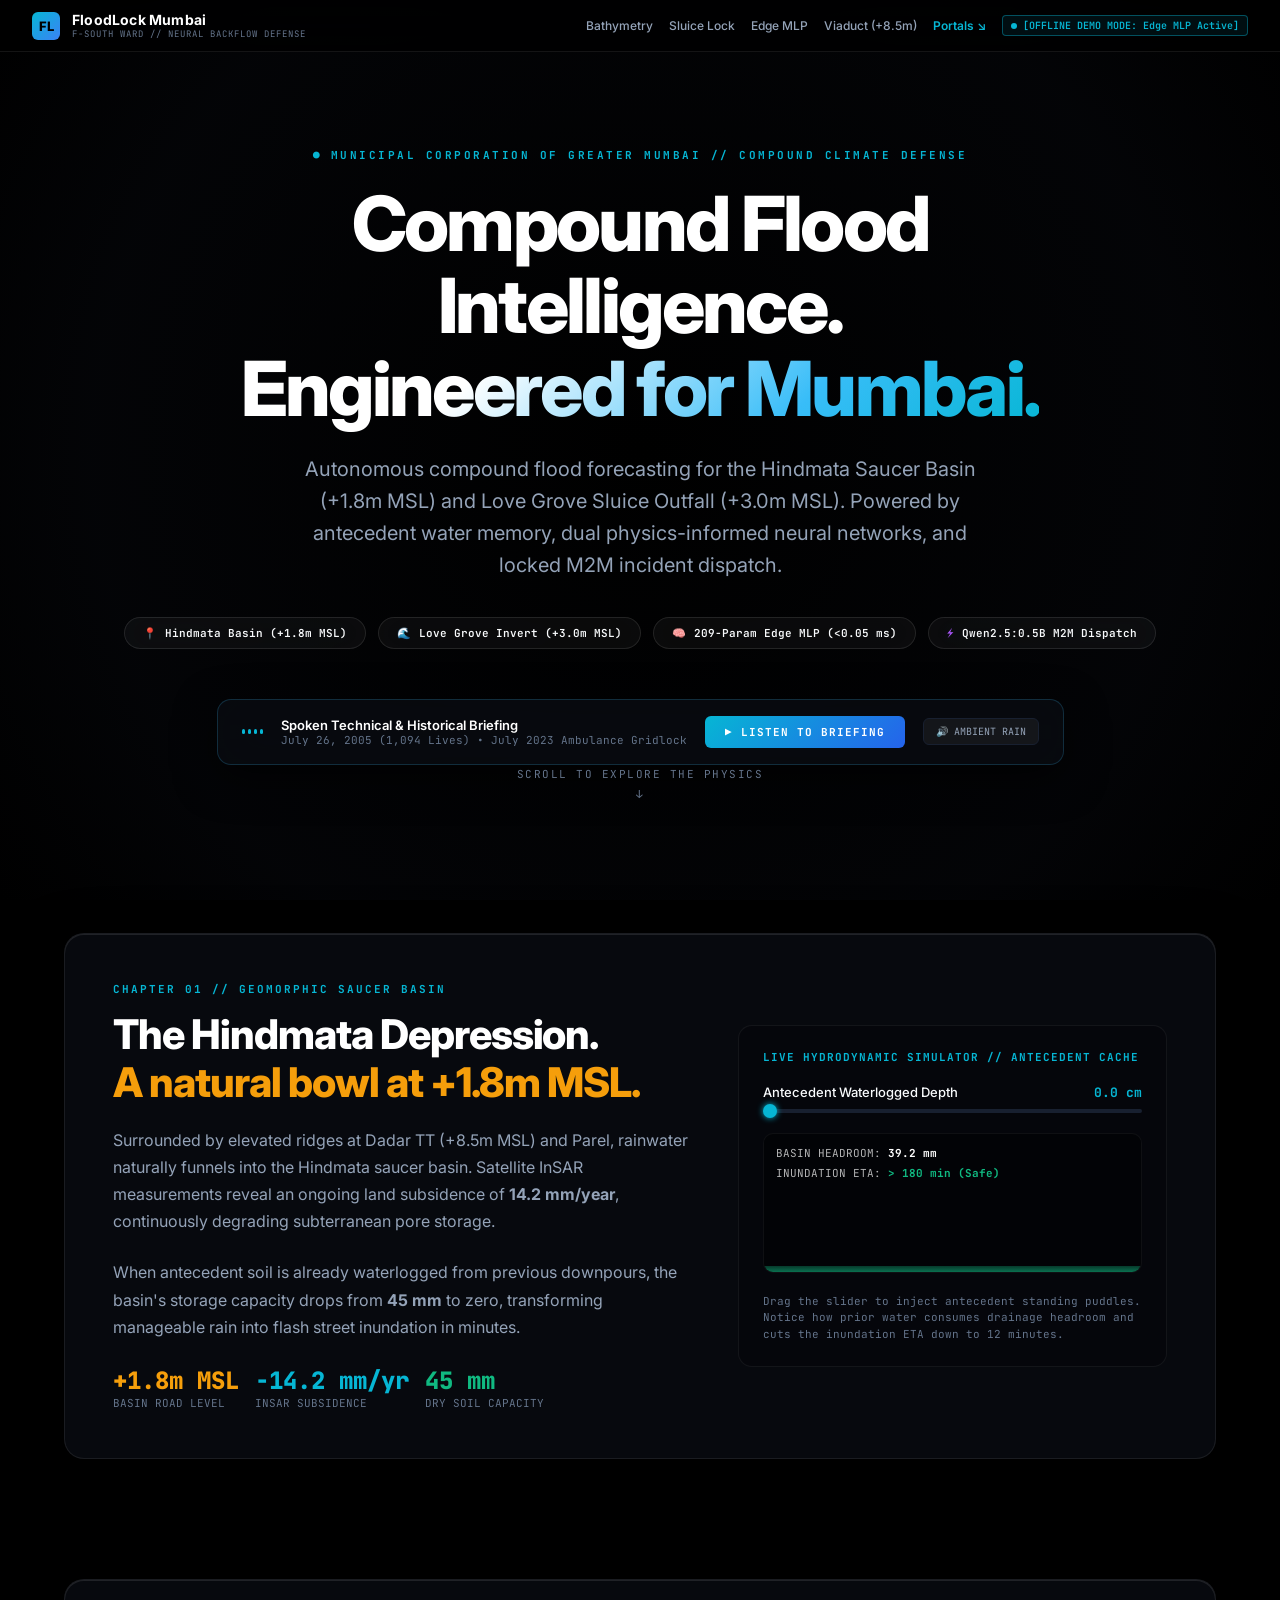
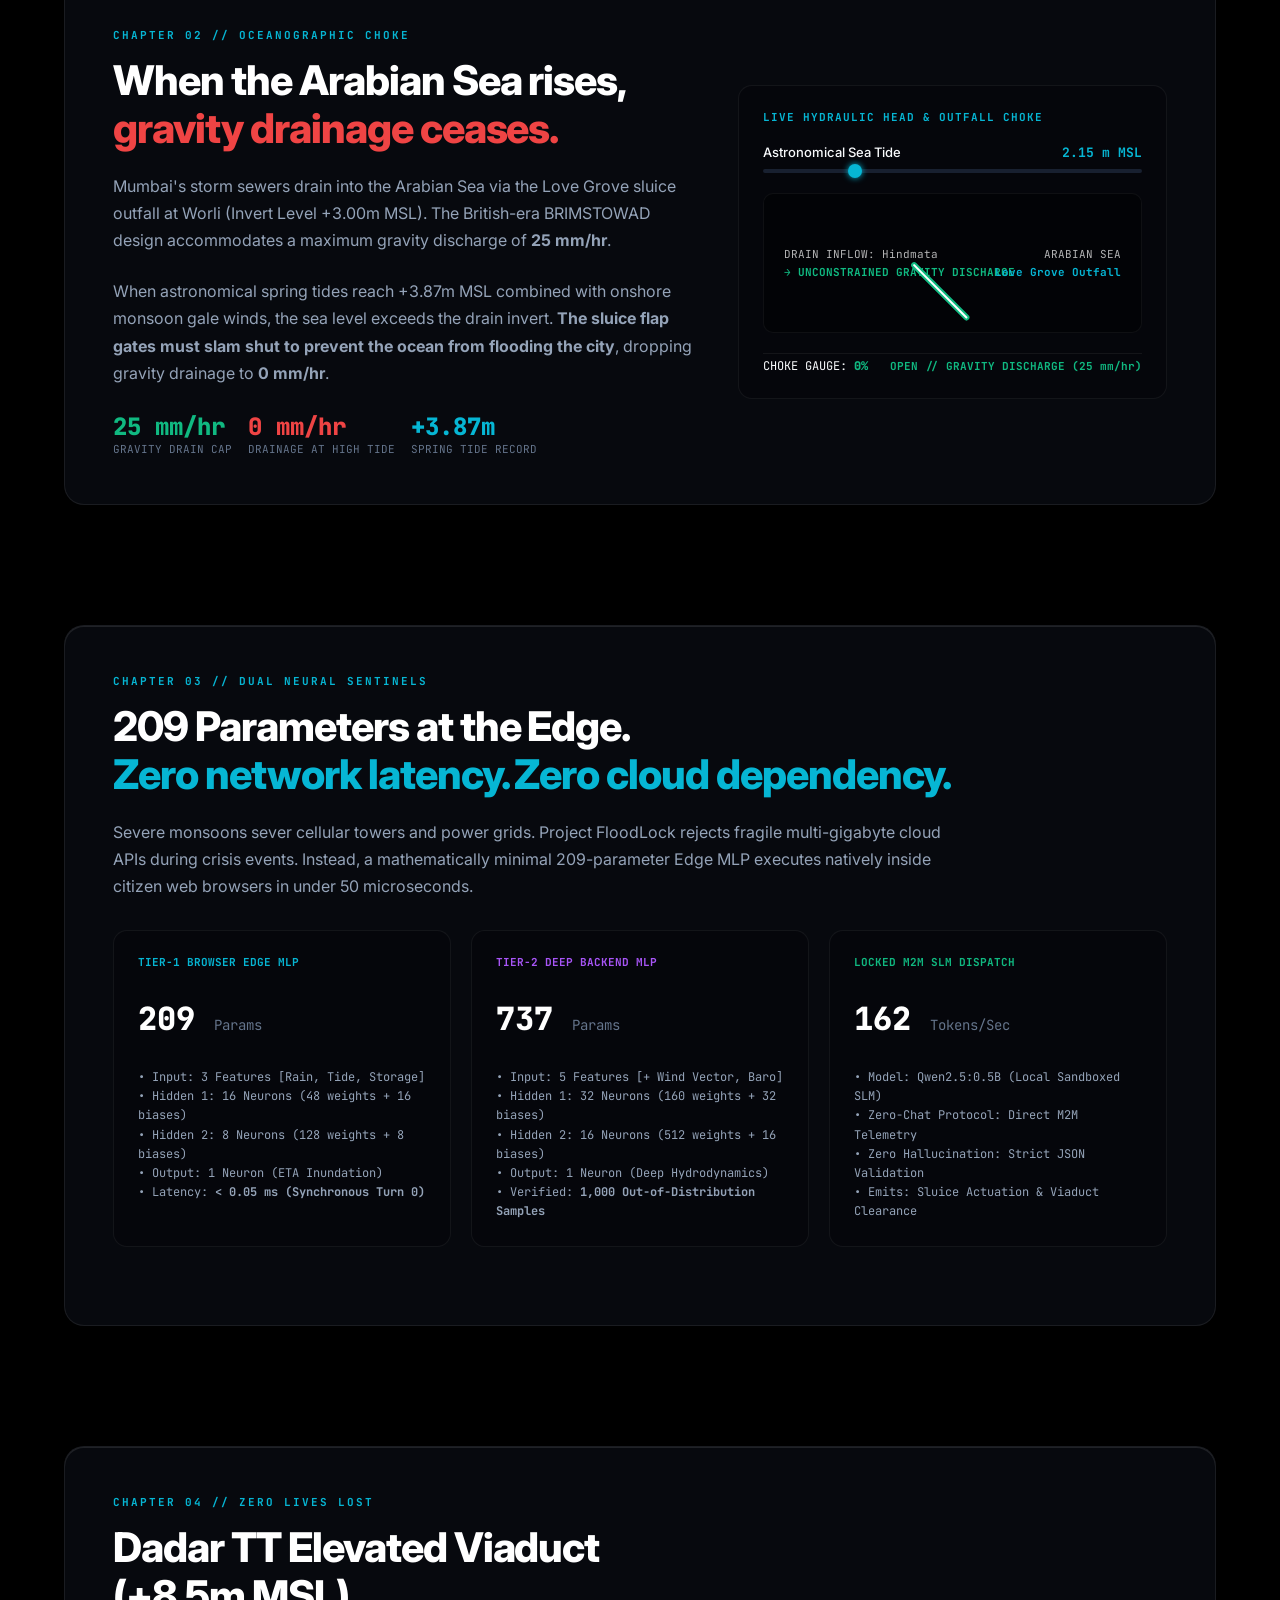
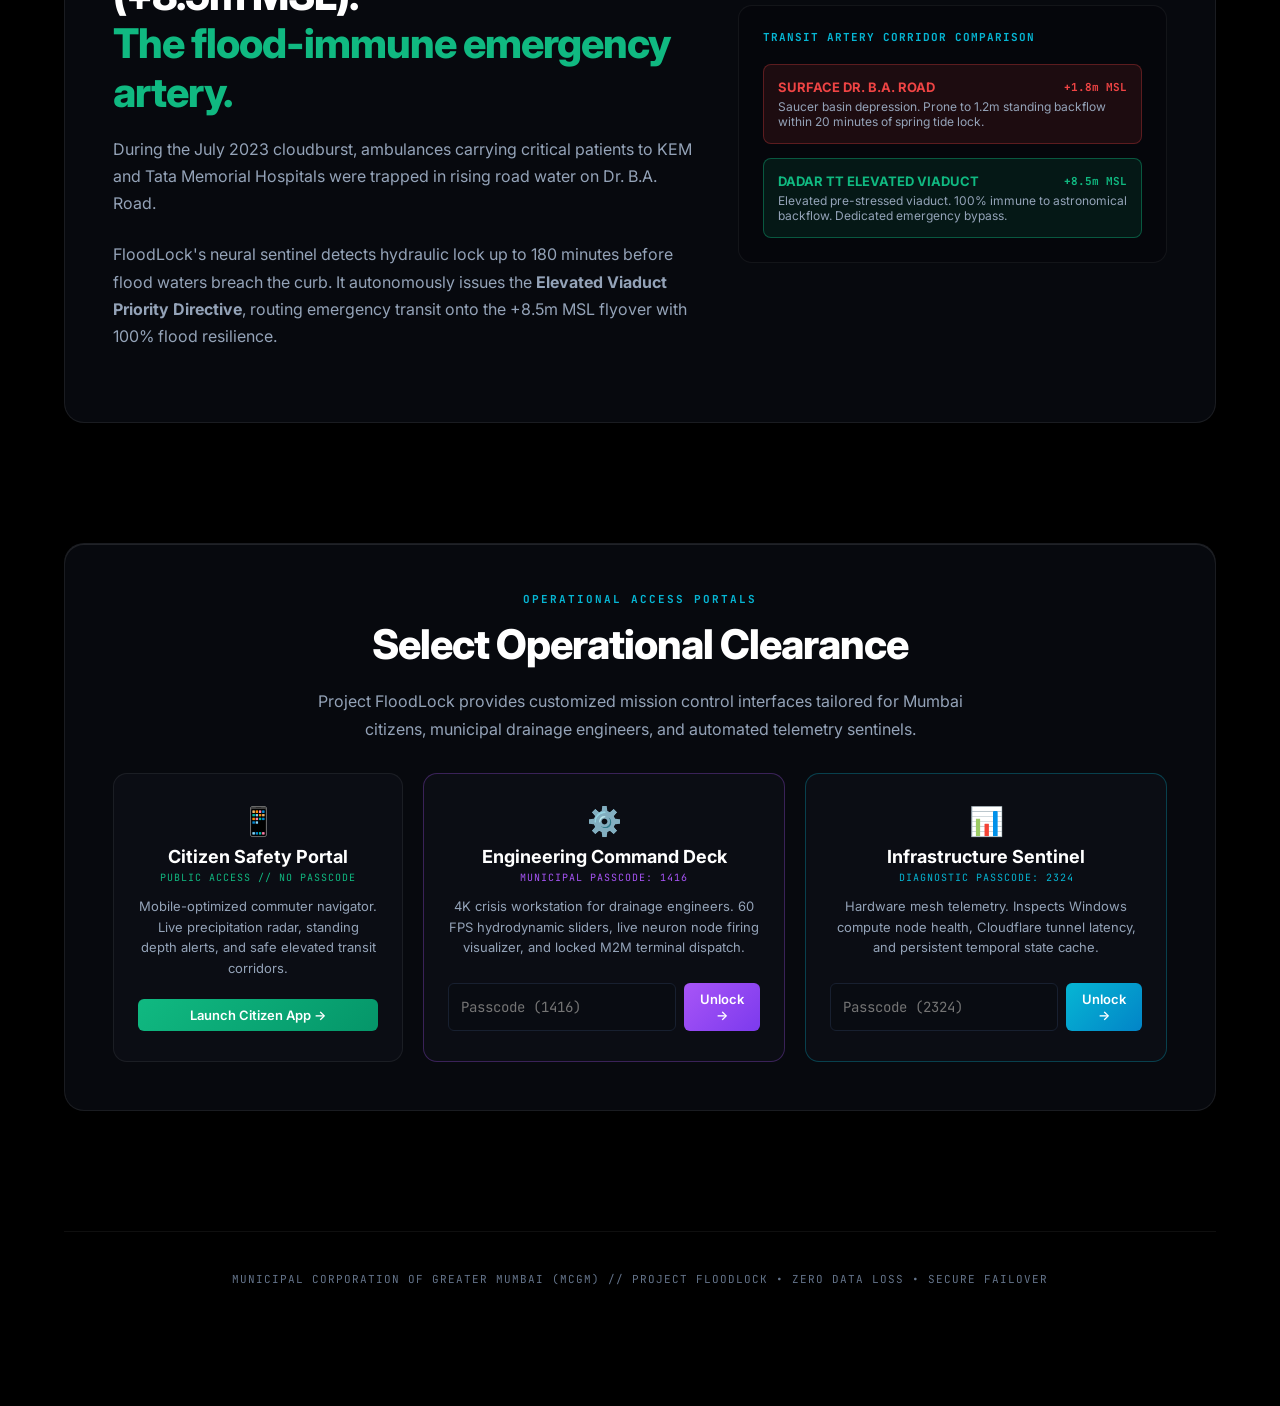
==== commit 65738aac: "feat(showcase): rebuild FloodLock UI as Apple-Style 4K cinematic scroll experience" ====
--- a/index.html
+++ b/index.html
@@ -3,318 +3,436 @@
 <head>
   <meta charset="UTF-8">
   <meta name="viewport" content="width=device-width, initial-scale=1.0">
-  <title>FloodLock — 3-Tier Urban Flood Intelligence & Neural Sentinel</title>
+  <title>FloodLock — Compound Flood Intelligence. Engineered for Mumbai.</title>
   <meta name="description" content="Autonomous compound flood forecasting, antecedent water memory, and hydraulic backflow prevention for Mumbai F-South Ward.">
 
-  <!-- Typography: Inter (Sans), JetBrains Mono (Telemetry), Instrument Serif (Editorial Headline) -->
+  <!-- Apple-Grade Typography & Monospace Telemetry -->
   <link rel="preconnect" href="https://fonts.googleapis.com">
   <link rel="preconnect" href="https://fonts.gstatic.com" crossorigin>
-  <link href="https://fonts.googleapis.com/css2?family=Instrument+Serif:ital@1&family=Inter:wght@400;500;600;700;800&family=JetBrains+Mono:wght@400;500;600;700;800&display=swap" rel="stylesheet">
-
-  <!-- Design System CSS -->
+  <link href="https://fonts.googleapis.com/css2?family=Inter:wght@300;400;500;600;700;800&family=JetBrains+Mono:wght@400;500;600;700;800&display=swap" rel="stylesheet">
+
+  <!-- Core Design System CSS -->
   <link rel="stylesheet" href="css/dashboard.css">
 </head>
-<body>
+<body style="background:#000000; color:#f8fafc; font-family:'Inter', -apple-system, sans-serif; overflow-x:hidden;">
 
   <!-- ══════════════════════════════════════════════════════════════════════════
-       4K CINEMATIC ENTRANCE HERO & ARCHITECTURE SHOWCASE
+       1. FIXED SCROLL-DRIVEN BACKGROUND VIDEO & CINEMATIC VIGNETTE
        ══════════════════════════════════════════════════════════════════════════ -->
-  <section id="heroView">
-    <!-- Atmospheric Storm Backdrop & Technical Grid -->
-    <canvas id="heroStormCanvas" class="hero-canvas-backdrop"></canvas>
-    <div class="hero-grid-overlay"></div>
-
-    <!-- Top Glassmorphic Navigation Bar -->
-    <header class="hero-nav">
-      <div class="brand-badge">
-        <div class="brand-logo-icon" style="background:linear-gradient(135deg, var(--cyan), var(--purple));">FL</div>
-        <div>
-          <div class="brand-text">FloodLock Mumbai</div>
-          <div style="font-size:10px; color:var(--text-muted); font-family:var(--font-mono);">COMPOUND FLOOD INTELLIGENCE // F-SOUTH WARD</div>
-        </div>
-        <div class="status-pill">
-          <span class="status-pulse-dot"></span>
-          <span id="heroBackendBadge">[OFFLINE DEMO MODE: Edge MLP Active]</span>
-        </div>
-      </div>
-
-      <nav class="nav-links">
-        <a href="#gatewayHub" class="btn-launch" style="background:linear-gradient(135deg, var(--cyan), #3b82f6); color:#fff; border:none;">Access Portals ↘</a>
-        <a href="citizen.html" style="color:var(--emerald); font-weight:600;">📱 Citizen App</a>
-        <a href="#architectureSection">3-Tier Architecture</a>
-        <a href="#hydrologySpec">Hydrology &amp; Physics</a>
-      </nav>
-
-      <div class="nav-actions">
-        <button class="btn-icon theme-toggle-btn" title="Toggle Theme (Dark / Daylight)">🌓</button>
-        <a href="#gatewayHub" class="btn-launch">Select Role ↗</a>
-      </div>
-    </header>
-
-    <!-- 4K Cinematic Storytelling & Audio Prologue Deck -->
-    <div class="prologue-hero-deck">
-      <div class="story-teleprompter" id="cinematicTeleprompter">
-        <div class="story-top-row">
-          <div style="display:flex; align-items:center; gap:12px;">
-            <span class="story-chapter-pill" id="prologueChapterBadge">MUMBAI MONSOON SKYFALL</span>
-            <span style="font-family:var(--font-mono); font-size:11px; color:var(--text-muted);">CHAPTER 01 // COMPOUND GENESIS</span>
-          </div>
-          <div class="story-audio-controls">
-            <div class="audio-wave-container" title="Live Audio Speech Equalizer">
-              <span class="audio-wave-bar"></span>
-              <span class="audio-wave-bar"></span>
-              <span class="audio-wave-bar"></span>
-              <span class="audio-wave-bar"></span>
-              <span class="audio-wave-bar"></span>
-            </div>
-            <button class="btn-cinematic-play" id="btnPlayStoryVoice">
-              <span>🎙️ PLAY CINEMATIC BRIEFING</span>
-            </button>
-            <button class="btn-cinematic-mute" id="btnMuteStormAudio">
-              🔊 AMBIENT RAIN ON
-            </button>
-          </div>
-        </div>
-
-        <h1 class="prologue-quote" id="prologueQuoteHeadline">
-          One thousand and ninety-four lives were lost when the sky broke.
-        </h1>
-
-        <div class="prologue-subtitle-box">
-          <div style="font-family:var(--font-mono); font-size:10px; color:var(--cyan); letter-spacing:1.5px; margin-bottom:4px;">
-            AUDIO TRANSCRIPT // HISTORICAL COMPOUND FLOOD MEMORIAL:
-          </div>
-          <div id="prologueSubtitleText">
-            July 26, 2005. 2:00 PM. The skies above Mumbai ruptured, dumping 944 millimeters of rain in twenty-four hours. Over 1,094 citizens drowned in silent, rising waters. An entire metropolis was submerged.
-          </div>
-        </div>
-
-        <!-- Interactive 4-Stage Timeline Scrubber -->
-        <div class="story-scrub-bar">
-          <button class="story-scrub-btn active" data-chapter="0">
-            <span class="scrub-index">01 // SKYFALL</span>
-            <span class="scrub-title">The Single Drop (2005)</span>
-          </button>
-          <button class="story-scrub-btn" data-chapter="1">
-            <span class="scrub-index">02 // DADAR TT</span>
-            <span class="scrub-title">Hindmata Basin Impact</span>
-          </button>
-          <button class="story-scrub-btn" data-chapter="2">
-            <span class="scrub-index">03 // ARABIAN SEA</span>
-            <span class="scrub-title">3.87m Tide Choke</span>
-          </button>
-          <button class="story-scrub-btn" data-chapter="3">
-            <span class="scrub-index">04 // VIADUCT</span>
-            <span class="scrub-title">209-MLP Sentinel (+8.5m)</span>
-          </button>
-        </div>
-
-        <!-- 4K Memorial Metrics Grid -->
-        <div class="prologue-memorial-grid">
-          <div class="prologue-stat-card">
-            <div class="stat-huge-number" id="prologueStatNum" style="color:#38bdf8;">1,094</div>
-            <div class="stat-huge-label" id="prologueStatLabel">LIVES EXTINGUISHED (2005)</div>
-          </div>
-          <div class="prologue-stat-card">
-            <div class="stat-huge-number" style="color:#f59e0b;">944 mm</div>
-            <div class="stat-huge-label">24-HR RECORD CLOUDBURST</div>
-          </div>
-          <div class="prologue-stat-card">
-            <div class="stat-huge-number" style="color:#ef4444;">100%</div>
-            <div class="stat-huge-label">OUTFALL BACKFLOW LOCK</div>
-          </div>
-          <div class="prologue-stat-card">
-            <div class="stat-huge-number" style="color:#10b981;">0.05 ms</div>
-            <div class="stat-huge-label">IN-BROWSER EDGE MLP LATENCY</div>
-          </div>
-        </div>
-
-        <!-- Call to Action Gateways -->
-        <div style="display:flex; justify-content:space-between; align-items:center; flex-wrap:wrap; gap:16px; margin-top:8px; padding-top:16px; border-top:1px solid rgba(255,255,255,0.06);">
-          <div style="font-size:12px; color:var(--text-secondary); font-family:var(--font-mono);">
-            SCROLL DOWN TO NAVIGATE THROUGH THE FLOOD STORY OR SELECT CLEARANCE PORTAL
-          </div>
-          <div style="display:flex; gap:12px;">
-            <a href="#gatewayHub" class="btn-launch" style="background:linear-gradient(135deg, var(--cyan), var(--emerald)); color:#050810; font-weight:700;">
-              Enter Clearance Portals ↘
+  <video id="scrollVideo" class="apple-bg-video" playsinline muted preload="auto" src="assets/cinematic_floodlock.mp4"></video>
+  <div class="apple-vignette-overlay"></div>
+
+  <!-- ══════════════════════════════════════════════════════════════════════════
+       2. APPLE-GRADE ULTRA-CLEAN FROSTED GLASS NAVBAR
+       ══════════════════════════════════════════════════════════════════════════ -->
+  <header class="apple-nav">
+    <a href="#" class="apple-nav-brand">
+      <div class="brand-logo-icon" style="background:linear-gradient(135deg, var(--cyan), #3b82f6); width:28px; height:28px; border-radius:6px; display:flex; align-items:center; justify-content:center; font-weight:800; font-size:13px; color:#000;">FL</div>
+      <div style="display:flex; flex-direction:column; text-align:left;">
+        <span style="font-weight:700; font-size:14px; letter-spacing:0.2px;">FloodLock Mumbai</span>
+        <span style="font-size:9px; color:var(--text-muted); font-family:var(--font-mono); letter-spacing:1px;">F-SOUTH WARD // NEURAL BACKFLOW DEFENSE</span>
+      </div>
+    </a>
+
+    <div class="apple-nav-links">
+      <a href="#hindmataBasin" style="color:var(--text-secondary); text-decoration:none; font-size:12px; font-weight:500;">Bathymetry</a>
+      <a href="#sluiceGate" style="color:var(--text-secondary); text-decoration:none; font-size:12px; font-weight:500;">Sluice Lock</a>
+      <a href="#neuralMesh" style="color:var(--text-secondary); text-decoration:none; font-size:12px; font-weight:500;">Edge MLP</a>
+      <a href="#viaductBypass" style="color:var(--text-secondary); text-decoration:none; font-size:12px; font-weight:500;">Viaduct (+8.5m)</a>
+      <a href="#portalAccess" style="color:var(--cyan); text-decoration:none; font-size:12px; font-weight:600;">Portals ↘</a>
+      <div class="status-pill offline-active" style="font-size:10px; padding:3px 8px;">
+        <span class="status-pulse-dot" style="background:var(--cyan);"></span>
+        <span>[OFFLINE DEMO MODE: Edge MLP Active]</span>
+      </div>
+    </div>
+  </header>
+
+  <!-- ══════════════════════════════════════════════════════════════════════════
+       3. APPLE-GRADE SHOWCASE CONTAINER & NARRATIVE CARDS
+       ══════════════════════════════════════════════════════════════════════════ -->
+  <main class="apple-showcase-container">
+
+    <!-- HERO SECTION -->
+    <section class="apple-hero-section">
+      <div class="apple-hero-eyebrow">
+        <span>●</span> MUNICIPAL CORPORATION OF GREATER MUMBAI // COMPOUND CLIMATE DEFENSE
+      </div>
+
+      <h1 class="apple-hero-headline">
+        Compound Flood Intelligence.<br>
+        <span class="apple-gradient-text">Engineered for Mumbai.</span>
+      </h1>
+
+      <p class="apple-hero-subhead">
+        Autonomous compound flood forecasting for the Hindmata Saucer Basin (+1.8m MSL) and Love Grove Sluice Outfall (+3.0m MSL). Powered by antecedent water memory, dual physics-informed neural networks, and locked M2M incident dispatch.
+      </p>
+
+      <!-- Floating Telemetry Pills -->
+      <div class="apple-telemetry-pill-row">
+        <div class="apple-frosted-pill">
+          <span style="color:var(--cyan);">📍</span> Hindmata Basin (+1.8m MSL)
+        </div>
+        <div class="apple-frosted-pill">
+          <span style="color:var(--amber);">🌊</span> Love Grove Invert (+3.0m MSL)
+        </div>
+        <div class="apple-frosted-pill">
+          <span style="color:var(--emerald);">🧠</span> 209-Param Edge MLP (&lt;0.05 ms)
+        </div>
+        <div class="apple-frosted-pill">
+          <span style="color:var(--purple);">⚡</span> Qwen2.5:0.5B M2M Dispatch
+        </div>
+      </div>
+
+      <!-- Audio Briefing Floating Card -->
+      <div class="apple-audio-briefing-box">
+        <div class="apple-wave-container">
+          <span class="apple-wave-bar"></span>
+          <span class="apple-wave-bar"></span>
+          <span class="apple-wave-bar"></span>
+          <span class="apple-wave-bar"></span>
+        </div>
+        <div style="text-align:left;">
+          <div style="font-size:13px; font-weight:600; color:#fff;">Spoken Technical &amp; Historical Briefing</div>
+          <div style="font-size:11px; color:var(--text-muted); font-family:var(--font-mono);">July 26, 2005 (1,094 Lives) &bull; July 2023 Ambulance Gridlock</div>
+        </div>
+        <button class="btn-apple-audio" id="btnApplePlayAudio">
+          <span>▶ LISTEN TO BRIEFING</span>
+        </button>
+        <button class="btn-cinematic-mute" id="btnAppleMuteAudio" style="font-size:10px; padding:6px 12px;">
+          🔊 AMBIENT RAIN
+        </button>
+      </div>
+
+      <div class="apple-scroll-indicator">
+        <span>SCROLL TO EXPLORE THE PHYSICS</span>
+        <span>↓</span>
+      </div>
+    </section>
+
+    <!-- CHAPTER 01: HINDMATA BASIN & ANTECEDENT SATURATION -->
+    <section class="apple-story-card" id="hindmataBasin">
+      <div>
+        <div class="apple-card-eyebrow">CHAPTER 01 // GEOMORPHIC SAUCER BASIN</div>
+        <h2 class="apple-card-title">
+          The Hindmata Depression.<br>
+          <span style="color:var(--amber);">A natural bowl at +1.8m MSL.</span>
+        </h2>
+        <p class="apple-card-desc">
+          Surrounded by elevated ridges at Dadar TT (+8.5m MSL) and Parel, rainwater naturally funnels into the Hindmata saucer basin. Satellite InSAR measurements reveal an ongoing land subsidence of <strong>14.2 mm/year</strong>, continuously degrading subterranean pore storage.
+        </p>
+        <p class="apple-card-desc">
+          When antecedent soil is already waterlogged from previous downpours, the basin's storage capacity drops from <strong>45 mm</strong> to zero, transforming manageable rain into flash street inundation in minutes.
+        </p>
+        <div style="display:flex; gap:16px;">
+          <div>
+            <div style="font-family:var(--font-mono); font-size:24px; font-weight:800; color:var(--amber);">+1.8m MSL</div>
+            <div style="font-size:11px; color:var(--text-muted); font-family:var(--font-mono);">BASIN ROAD LEVEL</div>
+          </div>
+          <div>
+            <div style="font-family:var(--font-mono); font-size:24px; font-weight:800; color:var(--cyan);">-14.2 mm/yr</div>
+            <div style="font-size:11px; color:var(--text-muted); font-family:var(--font-mono);">INSAR SUBSIDENCE</div>
+          </div>
+          <div>
+            <div style="font-family:var(--font-mono); font-size:24px; font-weight:800; color:var(--emerald);">45 mm</div>
+            <div style="font-size:11px; color:var(--text-muted); font-family:var(--font-mono);">DRY SOIL CAPACITY</div>
+          </div>
+        </div>
+      </div>
+
+      <!-- Interactive Antecedent Simulator -->
+      <div class="apple-interactive-panel">
+        <div style="font-family:var(--font-mono); font-size:11px; color:var(--cyan); letter-spacing:1px; font-weight:700;">
+          LIVE HYDRODYNAMIC SIMULATOR // ANTECEDENT CACHE
+        </div>
+
+        <div class="apple-slider-group">
+          <div class="apple-slider-label">
+            <span>Antecedent Waterlogged Depth</span>
+            <span class="apple-slider-val" id="valAntecedentSim">0.0 cm</span>
+          </div>
+          <input type="range" id="sliderAntecedentSim" class="apple-range-input" min="0" max="35" step="0.5" value="0">
+        </div>
+
+        <div class="apple-graphic-display">
+          <div class="apple-puddle-fill" id="simPuddleGraphic"></div>
+          <div style="position:absolute; top:12px; left:12px; font-family:var(--font-mono); font-size:11px; color:rgba(255,255,255,0.7);">
+            BASIN HEADROOM: <span id="valBasinCapacity" style="color:#fff; font-weight:700;">45.0 mm</span>
+          </div>
+          <div style="position:absolute; top:32px; left:12px; font-family:var(--font-mono); font-size:11px; color:rgba(255,255,255,0.7);">
+            INUNDATION ETA: <span id="valSimEta" style="color:var(--emerald); font-weight:700;">&gt; 180 min (Safe)</span>
+          </div>
+        </div>
+
+        <div style="font-size:11px; color:var(--text-muted); font-family:var(--font-mono); line-height:1.5;">
+          Drag the slider to inject antecedent standing puddles. Notice how prior water consumes drainage headroom and cuts the inundation ETA down to 12 minutes.
+        </div>
+      </div>
+    </section>
+
+    <!-- CHAPTER 02: LOVE GROVE SLUICE LOCK & SPRING TIDE -->
+    <section class="apple-story-card" id="sluiceGate">
+      <div>
+        <div class="apple-card-eyebrow">CHAPTER 02 // OCEANOGRAPHIC CHOKE</div>
+        <h2 class="apple-card-title">
+          When the Arabian Sea rises,<br>
+          <span style="color:var(--crimson);">gravity drainage ceases.</span>
+        </h2>
+        <p class="apple-card-desc">
+          Mumbai's storm sewers drain into the Arabian Sea via the Love Grove sluice outfall at Worli (Invert Level +3.00m MSL). The British-era BRIMSTOWAD design accommodates a maximum gravity discharge of <strong>25 mm/hr</strong>.
+        </p>
+        <p class="apple-card-desc">
+          When astronomical spring tides reach +3.87m MSL combined with onshore monsoon gale winds, the sea level exceeds the drain invert. <strong>The sluice flap gates must slam shut to prevent the ocean from flooding the city</strong>, dropping gravity drainage to <strong>0 mm/hr</strong>.
+        </p>
+        <div style="display:flex; gap:16px;">
+          <div>
+            <div style="font-family:var(--font-mono); font-size:24px; font-weight:800; color:var(--emerald);">25 mm/hr</div>
+            <div style="font-size:11px; color:var(--text-muted); font-family:var(--font-mono);">GRAVITY DRAIN CAP</div>
+          </div>
+          <div>
+            <div style="font-family:var(--font-mono); font-size:24px; font-weight:800; color:var(--crimson);">0 mm/hr</div>
+            <div style="font-size:11px; color:var(--text-muted); font-family:var(--font-mono);">DRAINAGE AT HIGH TIDE</div>
+          </div>
+          <div>
+            <div style="font-family:var(--font-mono); font-size:24px; font-weight:800; color:var(--cyan);">+3.87m</div>
+            <div style="font-size:11px; color:var(--text-muted); font-family:var(--font-mono);">SPRING TIDE RECORD</div>
+          </div>
+        </div>
+      </div>
+
+      <!-- Interactive Sluice Simulator -->
+      <div class="apple-interactive-panel">
+        <div style="font-family:var(--font-mono); font-size:11px; color:var(--cyan); letter-spacing:1px; font-weight:700;">
+          LIVE HYDRAULIC HEAD &amp; OUTFALL CHOKE
+        </div>
+
+        <div class="apple-slider-group">
+          <div class="apple-slider-label">
+            <span>Astronomical Sea Tide</span>
+            <span class="apple-slider-val" id="valTideSim">2.15 m MSL</span>
+          </div>
+          <input type="range" id="sliderTideSim" class="apple-range-input" min="1.50" max="4.30" step="0.05" value="2.15">
+        </div>
+
+        <div class="apple-sluice-graphic">
+          <div style="position:absolute; left:20px; text-align:left; font-family:var(--font-mono); font-size:11px; color:rgba(255,255,255,0.7);">
+            <div>DRAIN INFLOW: Hindmata</div>
+            <div id="simFlowVector" style="color:var(--emerald); font-weight:700; margin-top:4px;">&rarr; UNCONSTRAINED GRAVITY DISCHARGE</div>
+          </div>
+          <div class="apple-flap-blade" id="simGateFlap"></div>
+          <div style="position:absolute; right:20px; text-align:right; font-family:var(--font-mono); font-size:11px; color:rgba(255,255,255,0.7);">
+            <div>ARABIAN SEA</div>
+            <div style="color:var(--cyan); font-weight:700; margin-top:4px;">Love Grove Outfall</div>
+          </div>
+        </div>
+
+        <div style="display:flex; justify-content:space-between; align-items:center; padding-top:4px; border-top:1px solid rgba(255,255,255,0.06);">
+          <div style="font-family:var(--font-mono); font-size:12px;">
+            CHOKE GAUGE: <span id="valChokeGauge" style="color:var(--emerald); font-weight:800;">0%</span>
+          </div>
+          <div id="valGateStatus" style="font-family:var(--font-mono); font-size:11px; font-weight:700; color:var(--emerald);">
+            OPEN // GRAVITY DISCHARGE
+          </div>
+        </div>
+      </div>
+    </section>
+
+    <!-- CHAPTER 03: DUAL NEURAL MESH (209-PARAM + 737-PARAM) -->
+    <section class="apple-story-card apple-card-full" id="neuralMesh">
+      <div>
+        <div class="apple-card-eyebrow">CHAPTER 03 // DUAL NEURAL SENTINELS</div>
+        <h2 class="apple-card-title">
+          209 Parameters at the Edge.<br>
+          <span style="color:var(--cyan);">Zero network latency. Zero cloud dependency.</span>
+        </h2>
+        <p class="apple-card-desc" style="max-width:850px;">
+          Severe monsoons sever cellular towers and power grids. Project FloodLock rejects fragile multi-gigabyte cloud APIs during crisis events. Instead, a mathematically minimal 209-parameter Edge MLP executes natively inside citizen web browsers in under 50 microseconds.
+        </p>
+
+        <!-- Topology Grid -->
+        <div style="display:grid; grid-template-columns:repeat(auto-fit, minmax(260px, 1fr)); gap:20px; margin:30px 0;">
+          <div class="apple-interactive-panel">
+            <div style="font-family:var(--font-mono); font-size:11px; color:var(--cyan); font-weight:700;">
+              TIER-1 BROWSER EDGE MLP
+            </div>
+            <div style="font-size:32px; font-weight:800; font-family:var(--font-mono); color:#fff; margin:8px 0;">
+              209 <span style="font-size:14px; color:var(--text-muted); font-weight:400;">Params</span>
+            </div>
+            <div style="font-family:var(--font-mono); font-size:12px; color:var(--text-secondary); line-height:1.6;">
+              &bull; Input: 3 Features [Rain, Tide, Storage]<br>
+              &bull; Hidden 1: 16 Neurons (48 weights + 16 biases)<br>
+              &bull; Hidden 2: 8 Neurons (128 weights + 8 biases)<br>
+              &bull; Output: 1 Neuron (ETA Inundation)<br>
+              &bull; Latency: <strong>&lt; 0.05 ms (Synchronous Turn 0)</strong>
+            </div>
+          </div>
+
+          <div class="apple-interactive-panel">
+            <div style="font-family:var(--font-mono); font-size:11px; color:var(--purple); font-weight:700;">
+              TIER-2 DEEP BACKEND MLP
+            </div>
+            <div style="font-size:32px; font-weight:800; font-family:var(--font-mono); color:#fff; margin:8px 0;">
+              737 <span style="font-size:14px; color:var(--text-muted); font-weight:400;">Params</span>
+            </div>
+            <div style="font-family:var(--font-mono); font-size:12px; color:var(--text-secondary); line-height:1.6;">
+              &bull; Input: 5 Features [+ Wind Vector, Baro]<br>
+              &bull; Hidden 1: 32 Neurons (160 weights + 32 biases)<br>
+              &bull; Hidden 2: 16 Neurons (512 weights + 16 biases)<br>
+              &bull; Output: 1 Neuron (Deep Hydrodynamics)<br>
+              &bull; Verified: <strong>1,000 Out-of-Distribution Samples</strong>
+            </div>
+          </div>
+
+          <div class="apple-interactive-panel">
+            <div style="font-family:var(--font-mono); font-size:11px; color:var(--emerald); font-weight:700;">
+              LOCKED M2M SLM DISPATCH
+            </div>
+            <div style="font-size:32px; font-weight:800; font-family:var(--font-mono); color:#fff; margin:8px 0;">
+              162 <span style="font-size:14px; color:var(--text-muted); font-weight:400;">Tokens/Sec</span>
+            </div>
+            <div style="font-family:var(--font-mono); font-size:12px; color:var(--text-secondary); line-height:1.6;">
+              &bull; Model: Qwen2.5:0.5B (Local Sandboxed SLM)<br>
+              &bull; Zero-Chat Protocol: Direct M2M Telemetry<br>
+              &bull; Zero Hallucination: Strict JSON Validation<br>
+              &bull; Emits: Sluice Actuation &amp; Viaduct Clearance
+            </div>
+          </div>
+        </div>
+      </div>
+    </section>
+
+    <!-- CHAPTER 04: AUTONOMOUS VIADUCT ELEVATION BYPASS -->
+    <section class="apple-story-card" id="viaductBypass">
+      <div>
+        <div class="apple-card-eyebrow">CHAPTER 04 // ZERO LIVES LOST</div>
+        <h2 class="apple-card-title">
+          Dadar TT Elevated Viaduct (+8.5m MSL).<br>
+          <span style="color:var(--emerald);">The flood-immune emergency artery.</span>
+        </h2>
+        <p class="apple-card-desc">
+          During the July 2023 cloudburst, ambulances carrying critical patients to KEM and Tata Memorial Hospitals were trapped in rising road water on Dr. B.A. Road.
+        </p>
+        <p class="apple-card-desc">
+          FloodLock's neural sentinel detects hydraulic lock up to 180 minutes before flood waters breach the curb. It autonomously issues the <strong>Elevated Viaduct Priority Directive</strong>, routing emergency transit onto the +8.5m MSL flyover with 100% flood resilience.
+        </p>
+      </div>
+
+      <!-- Comparative Cross-Section -->
+      <div class="apple-interactive-panel">
+        <div style="font-family:var(--font-mono); font-size:11px; color:var(--cyan); letter-spacing:1px; font-weight:700;">
+          TRANSIT ARTERY CORRIDOR COMPARISON
+        </div>
+
+        <div style="display:flex; flex-direction:column; gap:14px;">
+          <!-- Surface Road -->
+          <div style="background:rgba(239,68,68,0.1); border:1px solid rgba(239,68,68,0.3); border-radius:8px; padding:14px;">
+            <div style="display:flex; justify-content:space-between; align-items:center;">
+              <span style="font-weight:700; font-size:13px; color:#ef4444;">SURFACE DR. B.A. ROAD</span>
+              <span style="font-family:var(--font-mono); font-size:11px; color:#ef4444; font-weight:700;">+1.8m MSL</span>
+            </div>
+            <div style="font-size:12px; color:var(--text-secondary); margin-top:4px;">
+              Saucer basin depression. Prone to 1.2m standing backflow within 20 minutes of spring tide lock.
+            </div>
+          </div>
+
+          <!-- Elevated Viaduct -->
+          <div style="background:rgba(16,185,129,0.1); border:1px solid rgba(16,185,129,0.4); border-radius:8px; padding:14px;">
+            <div style="display:flex; justify-content:space-between; align-items:center;">
+              <span style="font-weight:700; font-size:13px; color:#10b981;">DADAR TT ELEVATED VIADUCT</span>
+              <span style="font-family:var(--font-mono); font-size:11px; color:#10b981; font-weight:700;">+8.5m MSL</span>
+            </div>
+            <div style="font-size:12px; color:var(--text-secondary); margin-top:4px;">
+              Elevated pre-stressed viaduct. 100% immune to astronomical backflow. Dedicated emergency bypass.
+            </div>
+          </div>
+        </div>
+      </div>
+    </section>
+
+    <!-- CHAPTER 05: LIVING ACCESS PORTALS -->
+    <section class="apple-story-card apple-card-full" id="portalAccess">
+      <div style="text-align:center;">
+        <div class="apple-card-eyebrow">OPERATIONAL ACCESS PORTALS</div>
+        <h2 class="apple-card-title">Select Operational Clearance</h2>
+        <p class="apple-card-desc" style="max-width:650px; margin:0 auto 30px auto;">
+          Project FloodLock provides customized mission control interfaces tailored for Mumbai citizens, municipal drainage engineers, and automated telemetry sentinels.
+        </p>
+
+        <div class="apple-portal-grid">
+          <!-- Portal 1: Citizen Mobile App -->
+          <div class="apple-portal-card">
+            <div>
+              <div style="display:inline-block; font-size:28px; margin-bottom:8px;">📱</div>
+              <div style="font-size:18px; font-weight:700; color:#fff;">Citizen Safety Portal</div>
+              <div style="font-family:var(--font-mono); font-size:10px; color:var(--emerald); letter-spacing:1px; margin-top:4px;">PUBLIC ACCESS // NO PASSCODE</div>
+              <p style="font-size:13px; color:var(--text-secondary); line-height:1.6; margin-top:12px;">
+                Mobile-optimized commuter navigator. Live precipitation radar, standing depth alerts, and safe elevated transit corridors.
+              </p>
+            </div>
+            <a href="citizen.html" class="btn-launch" style="background:linear-gradient(135deg, var(--emerald), #059669); color:#fff; text-decoration:none; justify-content:center;">
+              Launch Citizen App &rarr;
             </a>
-            <a href="citizen.html" class="btn-launch" style="background:rgba(255,255,255,0.08); color:#ffffff; border:1px solid var(--border);">
-              📱 Quick Citizen View ↗
-            </a>
-          </div>
-        </div>
-      </div>
-    </div>
-
-    <!-- ══════════════════════════════════════════════════════════════════════════
-         ROLE SELECTION & PASSCODE LOGIN GATEWAY (USER REQUESTED)
-         ══════════════════════════════════════════════════════════════════════════ -->
-    <section class="gateway-section" id="gatewayHub">
-      <div class="gateway-header-box">
-        <div class="gateway-eyebrow">[ SYSTEM CLEARANCE SELECTION ]</div>
-        <h2 class="gateway-heading">Select Access Clearance</h2>
-        <p style="font-size:14px; color:var(--text-secondary); max-width:620px; margin:8px auto 0; line-height:1.6;">
-          Choose your operational role. Citizen portal is public. Municipal engineering console and infrastructure telemetry monitor require designated passcodes.
-        </p>
-      </div>
-
-      <div class="gateway-grid">
-        <!-- Gateway Card 1: Citizen Public Portal -->
-        <div class="gateway-card">
-          <div class="gateway-badge badge-public">PUBLIC ACCESS // NO PASSCODE</div>
-          <div class="gateway-icon-title">
-            <div class="gateway-icon" style="color:var(--emerald);">📱</div>
+          </div>
+
+          <!-- Portal 2: MCGM Engineering Console -->
+          <div class="apple-portal-card" style="border-color:rgba(168,85,247,0.3);">
             <div>
-              <div class="gateway-title">Citizen Safety Portal</div>
-              <div style="font-size:11px; color:var(--text-muted); font-family:var(--font-mono);">MOBILE &amp; COMMUTER VIEW</div>
-            </div>
-          </div>
-          <p class="gateway-desc">
-            Streamlined real-time flood monitoring for Mumbai residents. Features conversational AI hazard advisor, live rain &amp; depth radar, conditional safe elevation routes, and 1-click antecedent water testing.
-          </p>
-          <div class="gateway-action-box">
-            <a href="citizen.html" class="btn-gateway-action" style="background:linear-gradient(135deg, var(--emerald), #059669); color:#fff;">
-              <span>Continue as Citizen</span> <span>&rarr;</span>
-            </a>
-          </div>
-        </div>
-
-        <!-- Gateway Card 2: MCGM Engineering Console (Pass: 1416) -->
-        <div class="gateway-card admin-card">
-          <div class="gateway-badge badge-restricted">RESTRICTED // PASS: 1416</div>
-          <div class="gateway-icon-title">
-            <div class="gateway-icon" style="color:var(--purple);">⚙️</div>
+              <div style="display:inline-block; font-size:28px; margin-bottom:8px;">⚙️</div>
+              <div style="font-size:18px; font-weight:700; color:#fff;">Engineering Command Deck</div>
+              <div style="font-family:var(--font-mono); font-size:10px; color:var(--purple); letter-spacing:1px; margin-top:4px;">MUNICIPAL PASSCODE: 1416</div>
+              <p style="font-size:13px; color:var(--text-secondary); line-height:1.6; margin-top:12px;">
+                4K crisis workstation for drainage engineers. 60 FPS hydrodynamic sliders, live neuron node firing visualizer, and locked M2M terminal dispatch.
+              </p>
+            </div>
+            <div style="display:flex; flex-direction:column; gap:8px;">
+              <div style="display:flex; gap:8px;">
+                <input type="password" id="adminPassInput" class="passcode-input" placeholder="Passcode (1416)" maxlength="8" style="font-size:14px; padding:8px 12px;">
+                <button id="btnUnlockAdmin" class="btn-launch" style="background:linear-gradient(135deg, var(--purple), #7c3aed); color:#fff; border:none; padding:8px 16px;">
+                  Unlock &rarr;
+                </button>
+              </div>
+              <div id="adminPassError" style="font-size:11px; color:var(--crimson); font-family:var(--font-mono); display:none;">
+                ✕ Invalid Passcode! Please enter 1416.
+              </div>
+            </div>
+          </div>
+
+          <!-- Portal 3: Infrastructure Sentinel -->
+          <div class="apple-portal-card" style="border-color:rgba(6,182,212,0.3);">
             <div>
-              <div class="gateway-title">Engineering Command Deck</div>
-              <div style="font-size:11px; color:var(--text-muted); font-family:var(--font-mono);">MUNICIPAL CRISIS WORKSTATION</div>
-            </div>
-          </div>
-          <p class="gateway-desc">
-            4K crisis command console for flood engineers. Features 60 FPS hydrodynamic sliders, real-time neural network node firing visualizer (L1 16N &amp; L2 8N), dual neural net audit, and locked M2M terminal dispatch.
-          </p>
-          <div class="gateway-action-box">
-            <div class="passcode-input-row">
-              <input type="password" id="adminPassInput" class="passcode-input" placeholder="Enter Passcode (1416)" maxlength="8">
-              <button id="btnUnlockAdmin" class="btn-gateway-action btn-gateway-admin">
-                <span>Unlock</span> <span>&rarr;</span>
-              </button>
-            </div>
-            <div id="adminPassError" style="font-size:11px; color:var(--crimson); font-family:var(--font-mono); display:none;">
-              ✕ Invalid Passcode! Please enter 1416.
-            </div>
-          </div>
-        </div>
-
-        <!-- Gateway Card 3: Infrastructure Monitor (Pass: 2324) -->
-        <div class="gateway-card monitor-card">
-          <div class="gateway-badge badge-monitor">DIAGNOSTICS // PASS: 2324</div>
-          <div class="gateway-icon-title">
-            <div class="gateway-icon" style="color:var(--cyan);">📊</div>
-            <div>
-              <div class="gateway-title">Infrastructure Sentinel</div>
-              <div style="font-size:11px; color:var(--text-muted); font-family:var(--font-mono);">HARDWARE &amp; TELEMETRY MESH</div>
-            </div>
-          </div>
-          <p class="gateway-desc">
-            Full-mesh compute diagnostics. Inspects Windows MSI server uptime, Cloudflare zero-trust tunnel latency, Ollama SLM state, Netlify serverless fallback, and temporal state cache persistence.
-          </p>
-          <div class="gateway-action-box">
-            <div class="passcode-input-row">
-              <input type="password" id="monitorPassInput" class="passcode-input" placeholder="Enter Passcode (2324)" maxlength="8">
-              <button id="btnUnlockMonitor" class="btn-gateway-action btn-gateway-monitor">
-                <span>Unlock</span> <span>&rarr;</span>
-              </button>
-            </div>
-            <div id="monitorPassError" style="font-size:11px; color:var(--crimson); font-family:var(--font-mono); display:none;">
-              ✕ Invalid Passcode! Please enter 2324.
-            </div>
-          </div>
-        </div>
-      </div>
-    </section>
-
-    <!-- Hydrology Specification Callout -->
-    <div class="preview-bezel" id="hydrologySpec" style="max-width:1280px; margin:0 auto 60px; width:100%; padding:0 24px;">
-      <div class="bezel-outer">
-        <div class="bezel-inner" style="background: radial-gradient(circle at 50% 50%, #0d1424, #080a0f);">
-          <div style="height:100%; display:flex; flex-direction:column; align-items:center; justify-content:center; text-align:center; padding:32px 20px;">
-            <div style="font-family:'JetBrains Mono',monospace; font-size:12px; color:var(--cyan); letter-spacing:2px; margin-bottom:12px;">
-              [SYSTEM MONITOR // F-SOUTH WARD 4K LIVE CANVASES]
-            </div>
-            <div style="font-size:24px; font-weight:700; max-width:650px; margin-bottom:18px;">
-              Hindmata Saucer Basin (+1.8m MSL) ↔ Love Grove Sluice Outfall (+3.0m MSL Invert)
-            </div>
-            <div style="font-family:'JetBrains Mono',monospace; font-size:13px; color:var(--text-secondary); max-width:600px; line-height:1.7;">
-              Gravity drainage completely ceases when coastal tides exceed +3.00m MSL.<br>
-              Real-time compound modeling prevents catastrophic backflow surcharges.
-            </div>
-          </div>
-        </div>
-      </div>
-    </div>
-
-    <!-- Footer -->
-    <footer style="text-align:center; padding:32px 24px; border-top:1px solid var(--border); color:var(--text-muted); font-size:12px; font-family:var(--font-mono);">
+              <div style="display:inline-block; font-size:28px; margin-bottom:8px;">📊</div>
+              <div style="font-size:18px; font-weight:700; color:#fff;">Infrastructure Sentinel</div>
+              <div style="font-family:var(--font-mono); font-size:10px; color:var(--cyan); letter-spacing:1px; margin-top:4px;">DIAGNOSTIC PASSCODE: 2324</div>
+              <p style="font-size:13px; color:var(--text-secondary); line-height:1.6; margin-top:12px;">
+                Hardware mesh telemetry. Inspects Windows compute node health, Cloudflare tunnel latency, and persistent temporal state cache.
+              </p>
+            </div>
+            <div style="display:flex; flex-direction:column; gap:8px;">
+              <div style="display:flex; gap:8px;">
+                <input type="password" id="monitorPassInput" class="passcode-input" placeholder="Passcode (2324)" maxlength="8" style="font-size:14px; padding:8px 12px;">
+                <button id="btnUnlockMonitor" class="btn-launch" style="background:linear-gradient(135deg, var(--cyan), #0284c7); color:#fff; border:none; padding:8px 16px;">
+                  Unlock &rarr;
+                </button>
+              </div>
+              <div id="monitorPassError" style="font-size:11px; color:var(--crimson); font-family:var(--font-mono); display:none;">
+                ✕ Invalid Passcode! Please enter 2324.
+              </div>
+            </div>
+          </div>
+        </div>
+      </div>
+    </section>
+
+    <!-- FOOTER -->
+    <footer style="text-align:center; padding:40px 0; border-top:1px solid rgba(255,255,255,0.06); font-family:var(--font-mono); font-size:11px; color:var(--text-muted); letter-spacing:1px;">
       MUNICIPAL CORPORATION OF GREATER MUMBAI (MCGM) // PROJECT FLOODLOCK &bull; ZERO DATA LOSS &bull; SECURE FAILOVER
     </footer>
-  </section>
-
-  <!-- 4K Cinematic Storytelling & Audio Narration Engine -->
-  <script src="js/cinematic_prologue.js"></script>
-
-  <!-- Passcode Script & UI Controls -->
-  <script>
-    // 1. Passcode Authentication Logic
-    const btnAdmin = document.getElementById("btnUnlockAdmin");
-    const inputAdmin = document.getElementById("adminPassInput");
-    const errAdmin = document.getElementById("adminPassError");
-
-    function unlockAdmin() {
-      if (inputAdmin.value.trim() === "1416") {
-        sessionStorage.setItem("floodlock_auth_admin", "1416");
-        window.location.href = "admin.html";
-      } else {
-        inputAdmin.classList.add("error");
-        errAdmin.style.display = "block";
-        setTimeout(() => inputAdmin.classList.remove("error"), 600);
-      }
-    }
-    if (btnAdmin) btnAdmin.addEventListener("click", unlockAdmin);
-    if (inputAdmin) {
-      inputAdmin.addEventListener("keydown", (e) => {
-        if (e.key === "Enter") unlockAdmin();
-      });
-    }
-
-    const btnMonitor = document.getElementById("btnUnlockMonitor");
-    const inputMonitor = document.getElementById("monitorPassInput");
-    const errMonitor = document.getElementById("monitorPassError");
-
-    function unlockMonitor() {
-      if (inputMonitor.value.trim() === "2324") {
-        sessionStorage.setItem("floodlock_auth_monitor", "2324");
-        window.location.href = "monitor.html";
-      } else {
-        inputMonitor.classList.add("error");
-        errMonitor.style.display = "block";
-        setTimeout(() => inputMonitor.classList.remove("error"), 600);
-      }
-    }
-    if (btnMonitor) btnMonitor.addEventListener("click", unlockMonitor);
-    if (inputMonitor) {
-      inputMonitor.addEventListener("keydown", (e) => {
-        if (e.key === "Enter") unlockMonitor();
-      });
-    }
-
-    // 2. Theme Toggle
-    document.querySelectorAll(".theme-toggle-btn").forEach(btn => {
-      btn.addEventListener("click", () => {
-        const cur = document.documentElement.getAttribute("data-theme") || "dark";
-        const next = cur === "dark" ? "light" : "dark";
-        document.documentElement.setAttribute("data-theme", next);
-      });
-    });
-  </script>
+
+  </main>
+
+  <!-- ══════════════════════════════════════════════════════════════════════════
+       4. APPLE-GRADE SHOWCASE LOGIC SCRIPT
+       ══════════════════════════════════════════════════════════════════════════ -->
+  <script src="js/apple_cinematic.js"></script>
+
 </body>
 </html>
--- a/css/dashboard.css
+++ b/css/dashboard.css
@@ -1758,3 +1758,395 @@
   .story-teleprompter { padding: 20px; }
 }
 
+/* ═══════════════════════════════════════════════════════════════════════════
+ * 13. APPLE-GRADE 4K SCROLL-DRIVEN SHOWCASE SYSTEM
+ * ═══════════════════════════════════════════════════════════════════════════ */
+
+/* Fixed Background Video Scrubber */
+.apple-bg-video {
+  position: fixed;
+  inset: 0;
+  width: 100vw;
+  height: 100vh;
+  object-fit: cover;
+  z-index: -2;
+  pointer-events: none;
+  opacity: 0.85;
+}
+
+.apple-vignette-overlay {
+  position: fixed;
+  inset: 0;
+  width: 100vw;
+  height: 100vh;
+  z-index: -1;
+  pointer-events: none;
+  background: radial-gradient(circle at 50% 50%, rgba(0, 0, 0, 0.35) 0%, rgba(4, 5, 8, 0.82) 70%, #000000 100%);
+}
+
+/* Apple-Style Ultra-Clean Glass Navbar */
+.apple-nav {
+  position: fixed;
+  top: 0;
+  left: 0;
+  right: 0;
+  height: 52px;
+  background: rgba(0, 0, 0, 0.72);
+  backdrop-filter: saturate(180%) blur(20px);
+  -webkit-backdrop-filter: saturate(180%) blur(20px);
+  border-bottom: 1px solid rgba(255, 255, 255, 0.08);
+  display: flex;
+  justify-content: space-between;
+  align-items: center;
+  padding: 0 32px;
+  z-index: 9999;
+}
+
+.apple-nav-brand {
+  display: flex;
+  align-items: center;
+  gap: 12px;
+  text-decoration: none;
+  color: #ffffff;
+}
+
+.apple-nav-links {
+  display: flex;
+  align-items: center;
+  gap: 16px;
+}
+
+/* Apple Showcase Main Container */
+.apple-showcase-container {
+  position: relative;
+  z-index: 10;
+  width: 100%;
+  max-width: 1200px;
+  margin: 0 auto;
+  padding: 100px 24px 80px 24px;
+  display: flex;
+  flex-direction: column;
+  gap: 120px; /* Generous Apple-style pacing */
+}
+
+/* 1. Hero Section */
+.apple-hero-section {
+  min-height: calc(85vh - 52px);
+  display: flex;
+  flex-direction: column;
+  justify-content: center;
+  align-items: center;
+  text-align: center;
+  position: relative;
+  padding: 40px 0;
+}
+
+.apple-hero-eyebrow {
+  font-family: var(--font-mono);
+  font-size: 11px;
+  font-weight: 700;
+  letter-spacing: 2.5px;
+  color: var(--cyan);
+  text-transform: uppercase;
+  margin-bottom: 20px;
+  display: inline-flex;
+  align-items: center;
+  gap: 8px;
+}
+
+.apple-hero-headline {
+  font-size: clamp(40px, 6vw, 76px);
+  font-weight: 800;
+  letter-spacing: -0.035em;
+  line-height: 1.08;
+  color: #ffffff;
+  max-width: 980px;
+  margin: 0 auto 24px auto;
+}
+
+.apple-gradient-text {
+  background: linear-gradient(135deg, #ffffff 30%, #38bdf8 70%, #06b6d4 100%);
+  -webkit-background-clip: text;
+  -webkit-text-fill-color: transparent;
+}
+
+.apple-hero-subhead {
+  font-size: clamp(16px, 1.8vw, 20px);
+  font-weight: 400;
+  line-height: 1.6;
+  color: var(--text-secondary);
+  max-width: 720px;
+  margin: 0 auto 36px auto;
+}
+
+/* Floating Telemetry Pills */
+.apple-telemetry-pill-row {
+  display: flex;
+  flex-wrap: wrap;
+  justify-content: center;
+  gap: 12px;
+  margin-bottom: 40px;
+}
+
+.apple-frosted-pill {
+  background: rgba(255, 255, 255, 0.04);
+  border: 1px solid rgba(255, 255, 255, 0.1);
+  backdrop-filter: blur(16px);
+  border-radius: 9999px;
+  padding: 8px 18px;
+  font-family: var(--font-mono);
+  font-size: 11px;
+  font-weight: 600;
+  color: var(--text-primary);
+  display: inline-flex;
+  align-items: center;
+  gap: 8px;
+}
+
+/* Audio Briefing Floating Card in Hero */
+.apple-audio-briefing-box {
+  background: rgba(10, 12, 18, 0.75);
+  backdrop-filter: blur(24px) saturate(180%);
+  border: 1px solid rgba(56, 189, 248, 0.2);
+  border-radius: 14px;
+  padding: 16px 24px;
+  display: flex;
+  align-items: center;
+  gap: 18px;
+  box-shadow: 0 12px 40px rgba(0, 0, 0, 0.6);
+  margin-top: 10px;
+}
+
+.apple-wave-container {
+  display: flex;
+  align-items: center;
+  gap: 3px;
+  height: 20px;
+}
+
+.apple-wave-bar {
+  width: 3px;
+  height: 5px;
+  background: var(--cyan);
+  border-radius: 2px;
+  transition: height 0.15s ease;
+}
+
+.apple-wave-bar.active {
+  animation: appleWavePulse 0.75s ease-in-out infinite alternate;
+}
+.apple-wave-bar.active:nth-child(1) { animation-delay: 0.1s; height: 16px; }
+.apple-wave-bar.active:nth-child(2) { animation-delay: 0.25s; height: 10px; }
+.apple-wave-bar.active:nth-child(3) { animation-delay: 0.15s; height: 20px; }
+.apple-wave-bar.active:nth-child(4) { animation-delay: 0.35s; height: 12px; }
+
+@keyframes appleWavePulse {
+  0% { height: 4px; opacity: 0.4; }
+  100% { height: 20px; opacity: 1; }
+}
+
+.btn-apple-audio {
+  background: linear-gradient(135deg, var(--cyan), #2563eb);
+  color: #ffffff;
+  border: none;
+  font-family: var(--font-mono);
+  font-size: 11px;
+  font-weight: 700;
+  letter-spacing: 1px;
+  padding: 9px 20px;
+  border-radius: 6px;
+  cursor: pointer;
+  display: inline-flex;
+  align-items: center;
+  gap: 6px;
+  transition: all 0.2s;
+}
+
+.btn-apple-audio:hover {
+  transform: translateY(-1px);
+  box-shadow: 0 4px 16px rgba(6, 182, 212, 0.4);
+}
+
+.apple-scroll-indicator {
+  position: absolute;
+  bottom: 12px;
+  left: 50%;
+  transform: translateX(-50%);
+  font-family: var(--font-mono);
+  font-size: 11px;
+  color: var(--text-muted);
+  letter-spacing: 1.5px;
+  display: flex;
+  flex-direction: column;
+  align-items: center;
+  gap: 6px;
+  animation: scrollBob 2.2s infinite ease-in-out;
+}
+
+@keyframes scrollBob {
+  0%, 100% { transform: translate(-50%, 0); opacity: 0.6; }
+  50% { transform: translate(-50%, 8px); opacity: 1; }
+}
+
+/* Stacked Frosted Glass Story Cards */
+.apple-story-card {
+  background: rgba(10, 12, 18, 0.78);
+  backdrop-filter: blur(28px) saturate(190%);
+  -webkit-backdrop-filter: blur(28px) saturate(190%);
+  border: 1px solid rgba(255, 255, 255, 0.08);
+  border-radius: 20px;
+  padding: 48px;
+  box-shadow: 0 24px 60px rgba(0, 0, 0, 0.75), inset 0 1px 0 rgba(255, 255, 255, 0.1);
+  display: grid;
+  grid-template-columns: 1.15fr 0.85fr;
+  gap: 44px;
+  align-items: center;
+  position: relative;
+  overflow: hidden;
+}
+
+.apple-card-full {
+  grid-template-columns: 1fr;
+}
+
+.apple-card-eyebrow {
+  font-family: var(--font-mono);
+  font-size: 11px;
+  font-weight: 700;
+  letter-spacing: 2px;
+  color: var(--cyan);
+  text-transform: uppercase;
+  margin-bottom: 14px;
+}
+
+.apple-card-title {
+  font-size: clamp(28px, 3.2vw, 42px);
+  font-weight: 800;
+  letter-spacing: -0.025em;
+  line-height: 1.18;
+  color: #ffffff;
+  margin-bottom: 20px;
+}
+
+.apple-card-desc {
+  font-size: 16px;
+  line-height: 1.7;
+  color: var(--text-secondary);
+  margin-bottom: 24px;
+}
+
+/* Interactive Interactive Panel inside Cards */
+.apple-interactive-panel {
+  background: rgba(5, 7, 11, 0.7);
+  border: 1px solid rgba(255, 255, 255, 0.06);
+  border-radius: 14px;
+  padding: 24px;
+  display: flex;
+  flex-direction: column;
+  gap: 20px;
+}
+
+.apple-slider-group {
+  display: flex;
+  flex-direction: column;
+  gap: 8px;
+}
+
+.apple-slider-label {
+  display: flex;
+  justify-content: space-between;
+  font-size: 13px;
+  font-weight: 500;
+  color: var(--text-primary);
+}
+
+.apple-slider-val {
+  font-family: var(--font-mono);
+  font-weight: 700;
+  color: var(--cyan);
+}
+
+.apple-range-input {
+  width: 100%;
+  accent-color: var(--cyan);
+  cursor: pointer;
+  height: 6px;
+  border-radius: 3px;
+  background: rgba(255, 255, 255, 0.1);
+}
+
+/* Graphic Visualization Box */
+.apple-graphic-display {
+  background: #020306;
+  border: 1px solid rgba(255, 255, 255, 0.05);
+  border-radius: 10px;
+  height: 140px;
+  position: relative;
+  overflow: hidden;
+  display: flex;
+  align-items: flex-end;
+}
+
+.apple-puddle-fill {
+  width: 100%;
+  height: 10%;
+  background: linear-gradient(180deg, rgba(16, 185, 129, 0.35), rgba(16, 185, 129, 0.75));
+  transition: height 0.25s ease, background 0.3s ease;
+}
+
+/* Sluice Flap Hinge Graphic */
+.apple-sluice-graphic {
+  background: #020306;
+  border: 1px solid rgba(255, 255, 255, 0.05);
+  border-radius: 10px;
+  height: 140px;
+  position: relative;
+  display: flex;
+  align-items: center;
+  justify-content: center;
+}
+
+.apple-flap-blade {
+  width: 80px;
+  height: 6px;
+  background: #ffffff;
+  border: 2px solid var(--emerald);
+  border-radius: 3px;
+  transform-origin: left center;
+  transform: rotate(45deg);
+  transition: transform 0.3s ease, border-color 0.3s ease;
+}
+
+/* Portal Access Grid */
+.apple-portal-grid {
+  display: grid;
+  grid-template-columns: repeat(3, 1fr);
+  gap: 20px;
+  margin-top: 10px;
+}
+
+.apple-portal-card {
+  background: rgba(13, 16, 24, 0.7);
+  border: 1px solid rgba(255, 255, 255, 0.07);
+  border-radius: 14px;
+  padding: 30px 24px;
+  display: flex;
+  flex-direction: column;
+  justify-content: space-between;
+  gap: 20px;
+  transition: all 0.25s ease;
+}
+
+.apple-portal-card:hover {
+  transform: translateY(-3px);
+  border-color: rgba(255, 255, 255, 0.2);
+  box-shadow: 0 16px 40px rgba(0, 0, 0, 0.6);
+}
+
+@media (max-width: 960px) {
+  .apple-story-card { grid-template-columns: 1fr; padding: 32px 24px; }
+  .apple-portal-grid { grid-template-columns: 1fr; }
+  .apple-nav { padding: 0 16px; }
+}
+
+
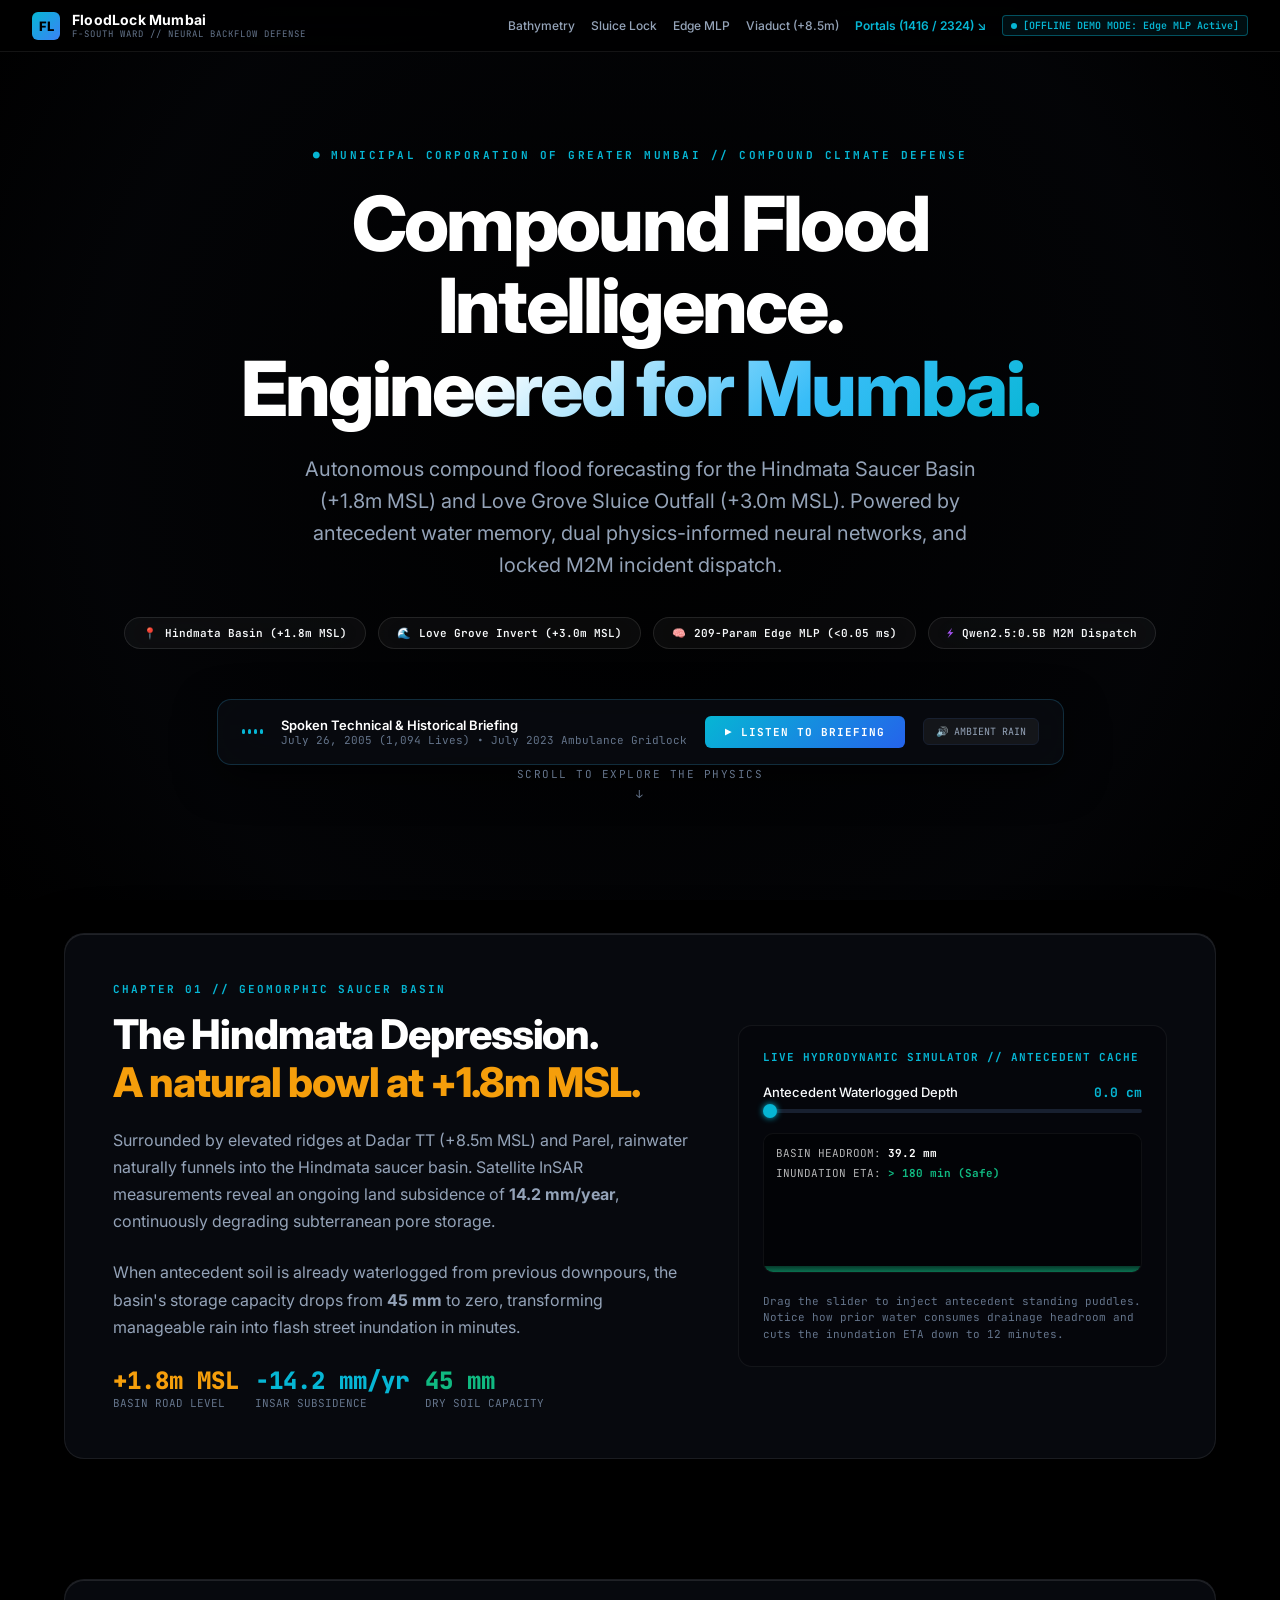
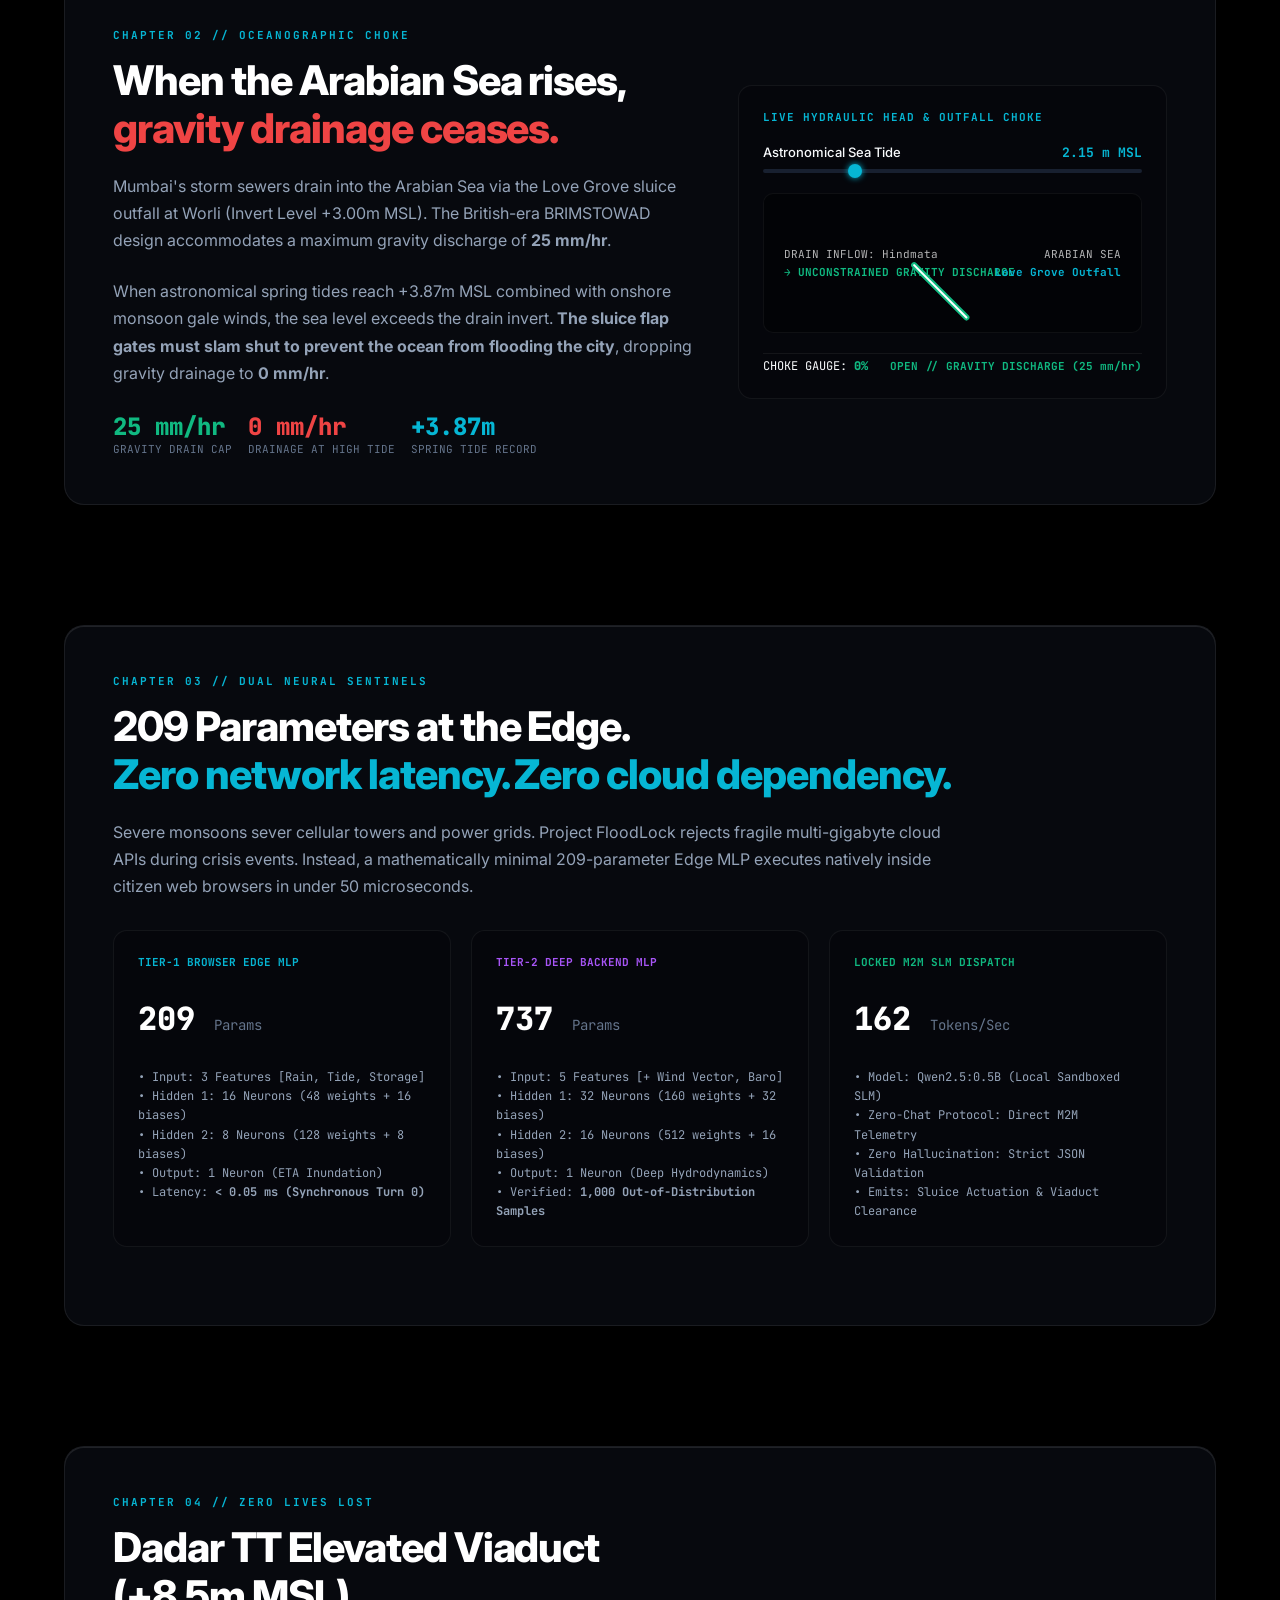
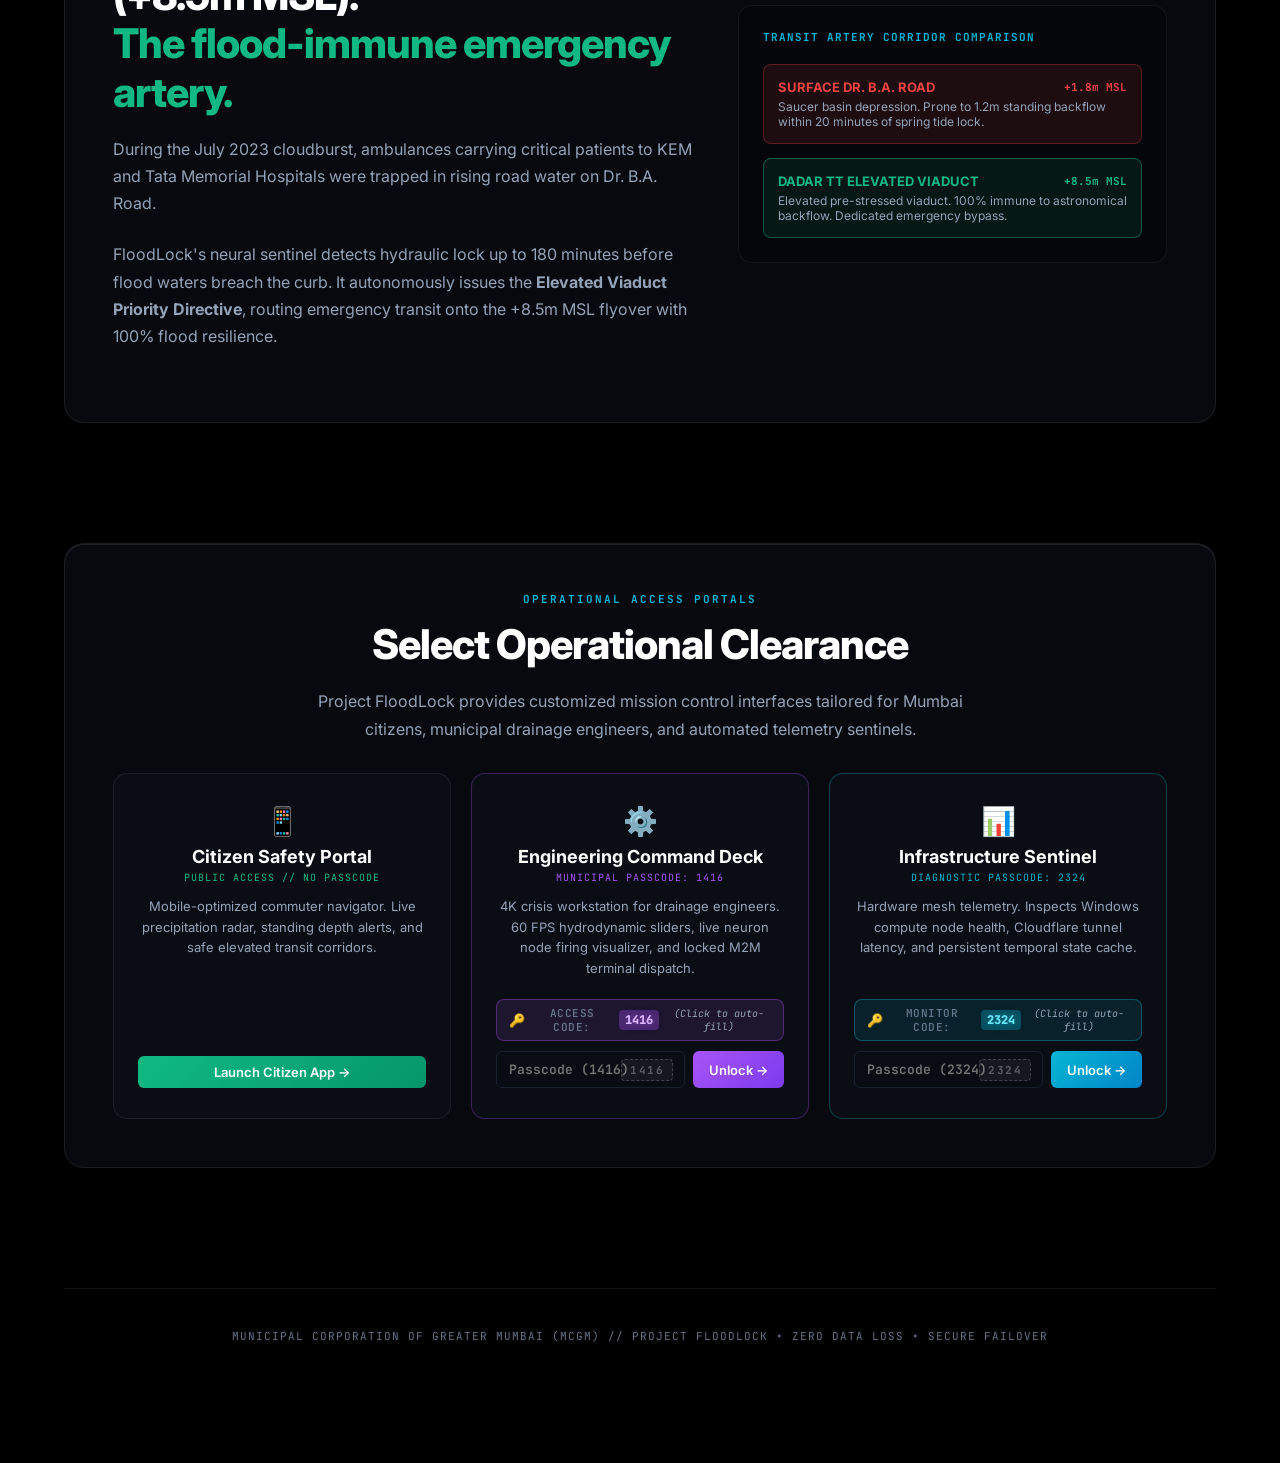
==== commit 05d38d6b: "feat(auth): add prominent passcode watermark badges and one-tap autofill for 1416 and 2324" ====
--- a/index.html
+++ b/index.html
@@ -39,7 +39,7 @@
       <a href="#sluiceGate" style="color:var(--text-secondary); text-decoration:none; font-size:12px; font-weight:500;">Sluice Lock</a>
       <a href="#neuralMesh" style="color:var(--text-secondary); text-decoration:none; font-size:12px; font-weight:500;">Edge MLP</a>
       <a href="#viaductBypass" style="color:var(--text-secondary); text-decoration:none; font-size:12px; font-weight:500;">Viaduct (+8.5m)</a>
-      <a href="#portalAccess" style="color:var(--cyan); text-decoration:none; font-size:12px; font-weight:600;">Portals ↘</a>
+      <a href="#portalAccess" style="color:var(--cyan); text-decoration:none; font-size:12px; font-weight:600;">Portals (1416 / 2324) ↘</a>
       <div class="status-pill offline-active" style="font-size:10px; padding:3px 8px;">
         <span class="status-pulse-dot" style="background:var(--cyan);"></span>
         <span>[OFFLINE DEMO MODE: Edge MLP Active]</span>
@@ -383,9 +383,19 @@
                 4K crisis workstation for drainage engineers. 60 FPS hydrodynamic sliders, live neuron node firing visualizer, and locked M2M terminal dispatch.
               </p>
             </div>
-            <div style="display:flex; flex-direction:column; gap:8px;">
+            <div style="display:flex; flex-direction:column; gap:10px;">
+              <!-- Prominent Clickable Passcode Badge -->
+              <div class="apple-code-pill admin-code-pill" onclick="autoFillAndUnlock('adminPassInput', '1416', 'btnUnlockAdmin')" title="Click to auto-fill passcode 1416">
+                <span class="code-key-icon">🔑</span>
+                <span class="code-label">ACCESS CODE:</span>
+                <span class="code-val">1416</span>
+                <span class="code-tap-hint">(Click to auto-fill)</span>
+              </div>
               <div style="display:flex; gap:8px;">
-                <input type="password" id="adminPassInput" class="passcode-input" placeholder="Passcode (1416)" maxlength="8" style="font-size:14px; padding:8px 12px;">
+                <div class="passcode-input-wrapper">
+                  <input type="text" id="adminPassInput" class="passcode-input" placeholder="Passcode (1416)" maxlength="8" style="font-size:13px; padding:9px 12px; width:100%; font-family:var(--font-mono); font-weight:600;">
+                  <span class="passcode-watermark">1416</span>
+                </div>
                 <button id="btnUnlockAdmin" class="btn-launch" style="background:linear-gradient(135deg, var(--purple), #7c3aed); color:#fff; border:none; padding:8px 16px;">
                   Unlock &rarr;
                 </button>
@@ -406,9 +416,19 @@
                 Hardware mesh telemetry. Inspects Windows compute node health, Cloudflare tunnel latency, and persistent temporal state cache.
               </p>
             </div>
-            <div style="display:flex; flex-direction:column; gap:8px;">
+            <div style="display:flex; flex-direction:column; gap:10px;">
+              <!-- Prominent Clickable Passcode Badge -->
+              <div class="apple-code-pill monitor-code-pill" onclick="autoFillAndUnlock('monitorPassInput', '2324', 'btnUnlockMonitor')" title="Click to auto-fill passcode 2324">
+                <span class="code-key-icon">🔑</span>
+                <span class="code-label">MONITOR CODE:</span>
+                <span class="code-val">2324</span>
+                <span class="code-tap-hint">(Click to auto-fill)</span>
+              </div>
               <div style="display:flex; gap:8px;">
-                <input type="password" id="monitorPassInput" class="passcode-input" placeholder="Passcode (2324)" maxlength="8" style="font-size:14px; padding:8px 12px;">
+                <div class="passcode-input-wrapper">
+                  <input type="text" id="monitorPassInput" class="passcode-input" placeholder="Passcode (2324)" maxlength="8" style="font-size:13px; padding:9px 12px; width:100%; font-family:var(--font-mono); font-weight:600;">
+                  <span class="passcode-watermark">2324</span>
+                </div>
                 <button id="btnUnlockMonitor" class="btn-launch" style="background:linear-gradient(135deg, var(--cyan), #0284c7); color:#fff; border:none; padding:8px 16px;">
                   Unlock &rarr;
                 </button>
--- a/css/dashboard.css
+++ b/css/dashboard.css
@@ -2149,4 +2149,102 @@
   .apple-nav { padding: 0 16px; }
 }
 
-
+/* ─────────────────────────────────────────────────────────────────────────────
+ * PASSCODE CALLOUT PILLS & WATERMARK BADGES
+ * ───────────────────────────────────────────────────────────────────────────── */
+
+.apple-code-pill {
+  display: inline-flex;
+  align-items: center;
+  gap: 8px;
+  padding: 6px 12px;
+  border-radius: 8px;
+  font-family: var(--font-mono);
+  font-size: 11px;
+  cursor: pointer;
+  transition: all 0.2s ease;
+  user-select: none;
+  width: fit-content;
+}
+
+.admin-code-pill {
+  background: rgba(168, 85, 247, 0.12);
+  border: 1px solid rgba(168, 85, 247, 0.35);
+  color: var(--text-primary);
+}
+.admin-code-pill:hover {
+  background: rgba(168, 85, 247, 0.22);
+  border-color: var(--purple);
+  transform: translateY(-1px);
+  box-shadow: 0 4px 14px rgba(168, 85, 247, 0.25);
+}
+
+.monitor-code-pill {
+  background: rgba(6, 182, 212, 0.12);
+  border: 1px solid rgba(6, 182, 212, 0.35);
+  color: var(--text-primary);
+}
+.monitor-code-pill:hover {
+  background: rgba(6, 182, 212, 0.22);
+  border-color: var(--cyan);
+  transform: translateY(-1px);
+  box-shadow: 0 4px 14px rgba(6, 182, 212, 0.25);
+}
+
+.code-key-icon {
+  font-size: 13px;
+}
+
+.code-label {
+  color: var(--text-muted);
+  font-weight: 600;
+  letter-spacing: 0.5px;
+}
+
+.code-val {
+  font-weight: 800;
+  font-size: 12px;
+  padding: 2px 6px;
+  border-radius: 4px;
+}
+.admin-code-pill .code-val {
+  background: rgba(168, 85, 247, 0.3);
+  color: #d8b4fe;
+  text-shadow: 0 0 8px rgba(168, 85, 247, 0.6);
+}
+.monitor-code-pill .code-val {
+  background: rgba(6, 182, 212, 0.3);
+  color: #67e8f9;
+  text-shadow: 0 0 8px rgba(6, 182, 212, 0.6);
+}
+
+.code-tap-hint {
+  font-size: 10px;
+  color: var(--text-secondary);
+  font-style: italic;
+}
+
+.passcode-input-wrapper {
+  position: relative;
+  display: flex;
+  align-items: center;
+  flex: 1;
+}
+
+.passcode-watermark {
+  position: absolute;
+  right: 12px;
+  font-family: var(--font-mono);
+  font-size: 11px;
+  font-weight: 700;
+  color: rgba(255, 255, 255, 0.3);
+  letter-spacing: 1.5px;
+  pointer-events: none;
+  background: rgba(255, 255, 255, 0.05);
+  padding: 3px 8px;
+  border-radius: 4px;
+  border: 1px dashed rgba(255, 255, 255, 0.18);
+}
+
+
+
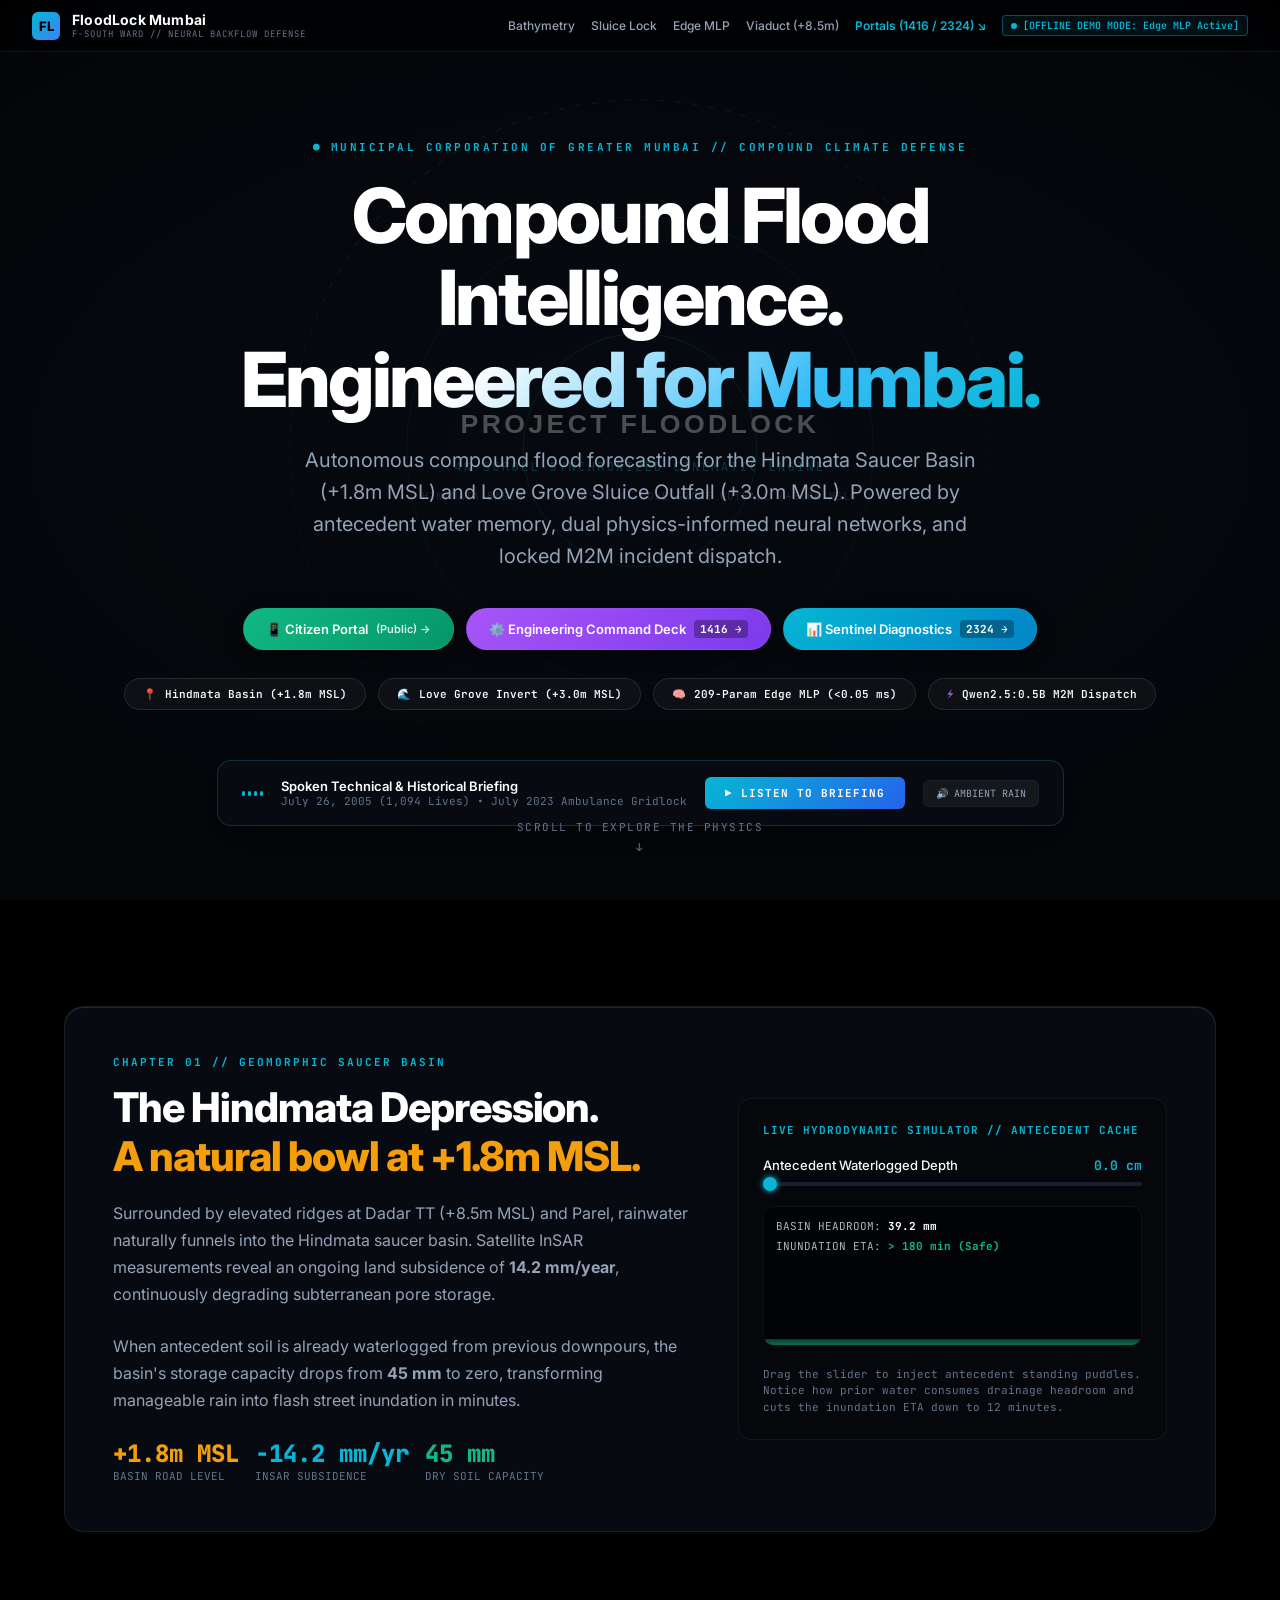
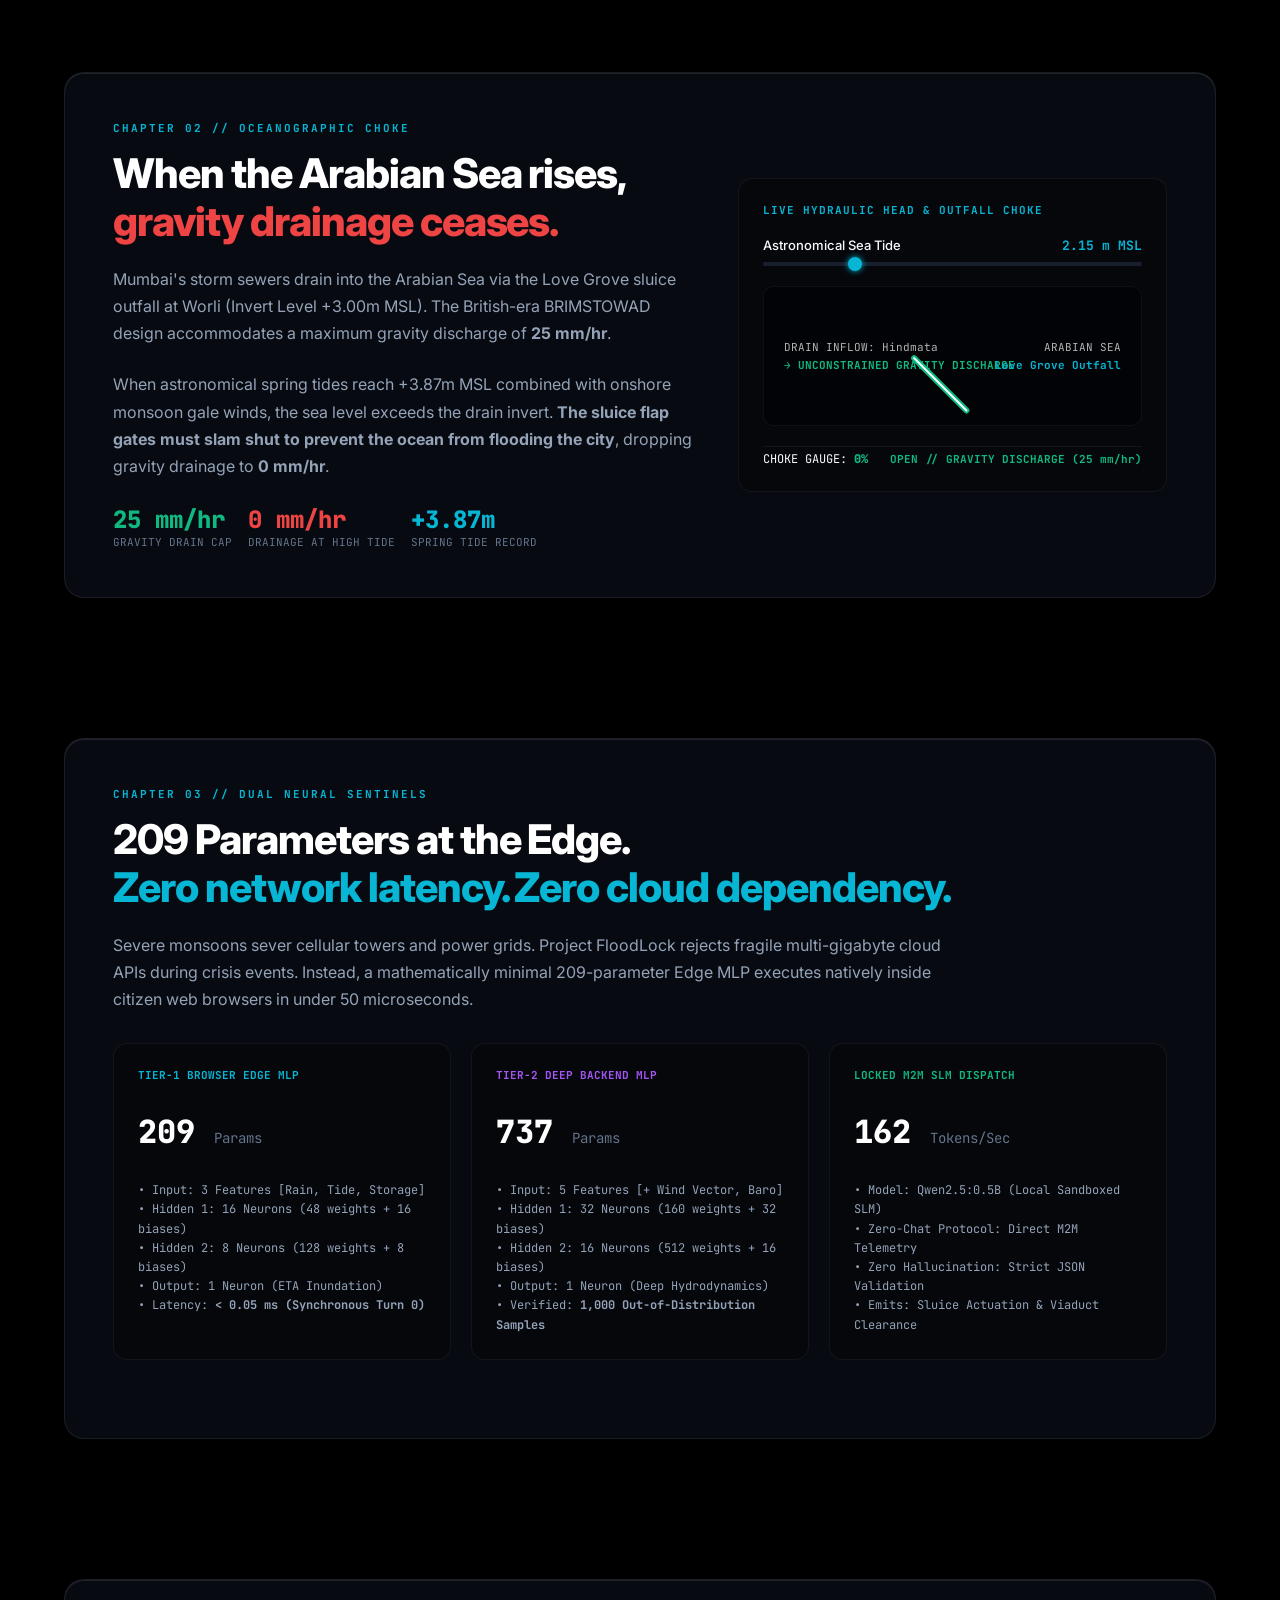
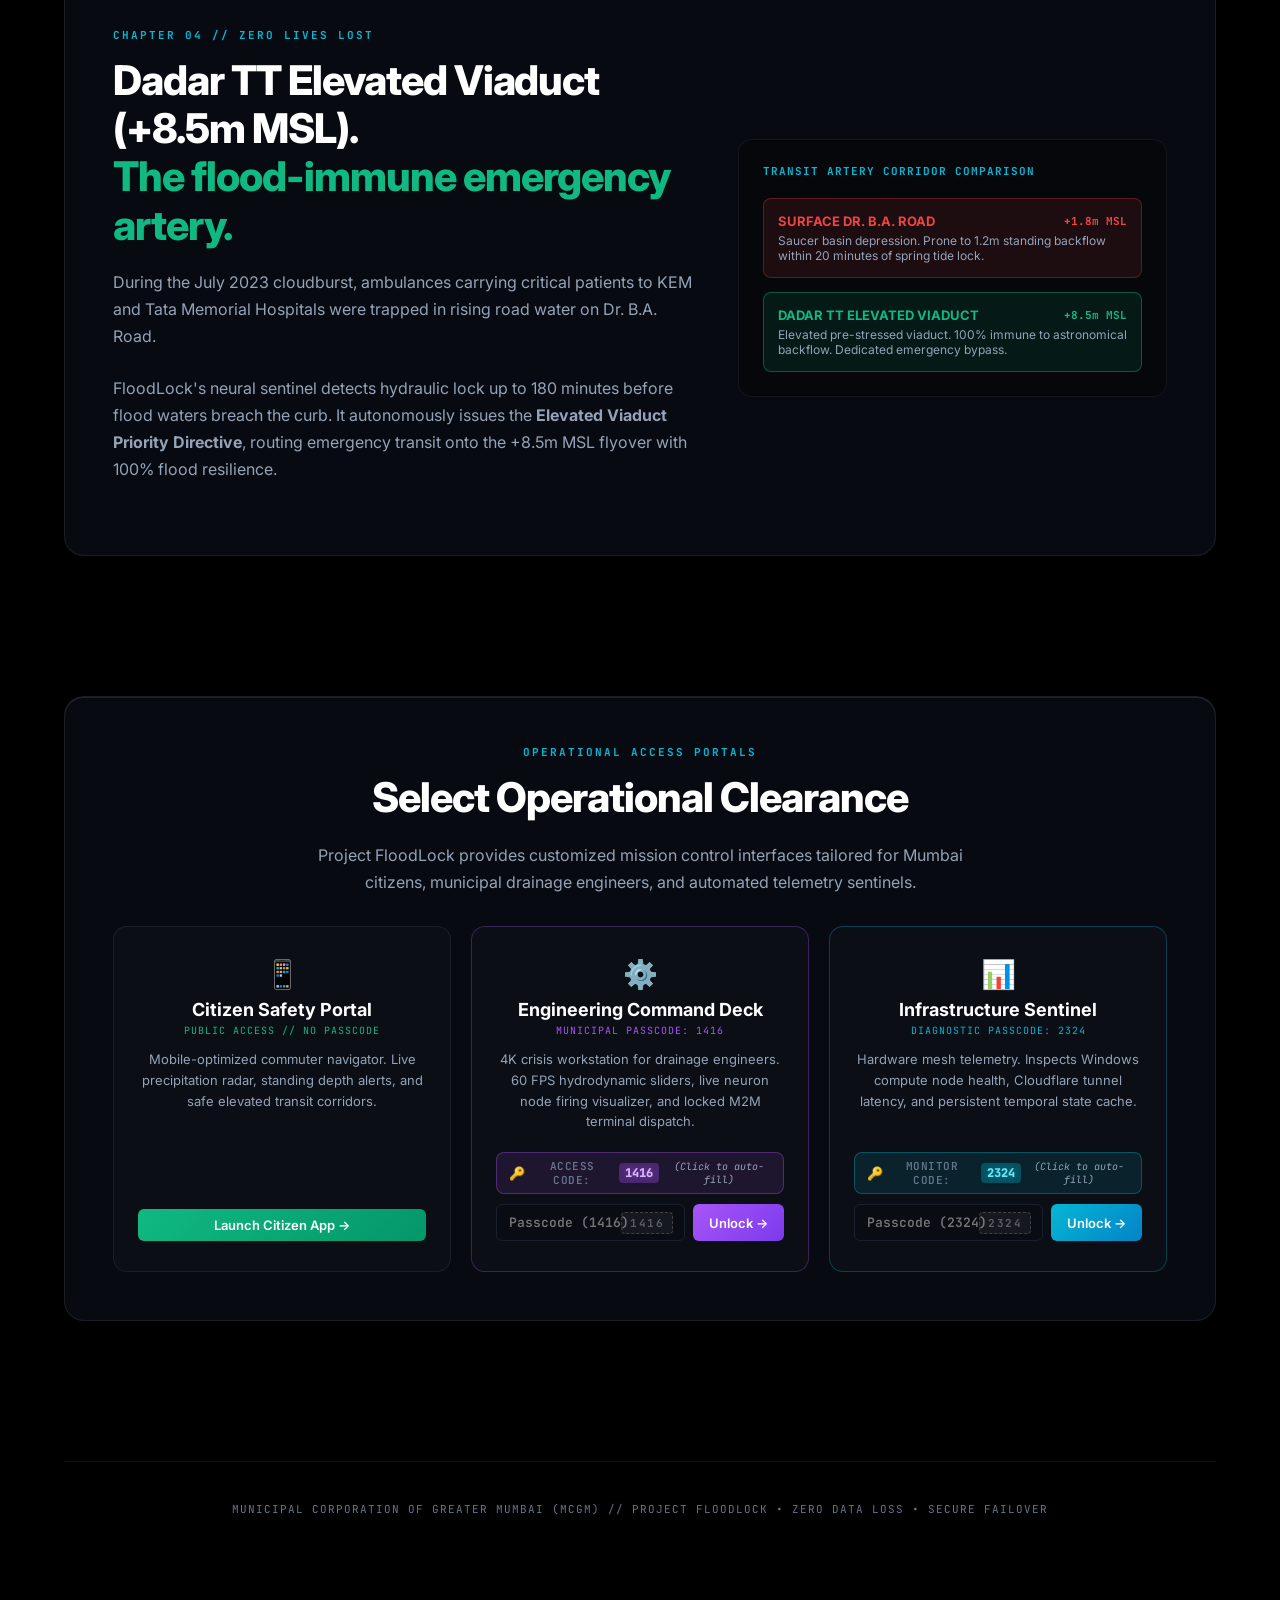
==== commit 61a3849c: "feat(pages): configure 400vh scroll-scrubbed video landing page with flood_cinematic.mp4 and Cloudfl" ====
--- a/index.html
+++ b/index.html
@@ -19,8 +19,13 @@
   <!-- ══════════════════════════════════════════════════════════════════════════
        1. FIXED SCROLL-DRIVEN BACKGROUND VIDEO & CINEMATIC VIGNETTE
        ══════════════════════════════════════════════════════════════════════════ -->
-  <video id="scrollVideo" class="apple-bg-video" playsinline muted preload="auto" src="assets/cinematic_floodlock.mp4"></video>
-  <div class="apple-vignette-overlay"></div>
+  <div class="apple-bg-video-wrapper" style="position: fixed; inset: 0; width: 100vw; height: 100vh; z-index: -1; background: #000; overflow: hidden;">
+    <video id="scrollVideo" class="apple-bg-video" playsinline muted preload="auto" poster="assets/flood_cinematic_poster.svg" style="position: absolute; inset: 0; width: 100%; height: 100%; object-fit: cover;">
+      <source src="assets/flood_cinematic.mp4" type="video/mp4">
+      <source src="assets/cinematic_floodlock.mp4" type="video/mp4">
+    </video>
+    <div class="apple-vignette-overlay" style="position: absolute; inset: 0; width: 100%; height: 100%; pointer-events: none; background: linear-gradient(180deg, rgba(5,7,11,0.5) 0%, rgba(5,7,11,0.85) 100%);"></div>
+  </div>
 
   <!-- ══════════════════════════════════════════════════════════════════════════
        2. APPLE-GRADE ULTRA-CLEAN FROSTED GLASS NAVBAR
@@ -48,7 +53,7 @@
   </header>
 
   <!-- ══════════════════════════════════════════════════════════════════════════
-       3. APPLE-GRADE SHOWCASE CONTAINER & NARRATIVE CARDS
+       3. APPLE-GRADE SHOWCASE CONTAINER & NARRATIVE CARDS (400VH RUNWAY)
        ══════════════════════════════════════════════════════════════════════════ -->
   <main class="apple-showcase-container">
 
@@ -66,6 +71,22 @@
       <p class="apple-hero-subhead">
         Autonomous compound flood forecasting for the Hindmata Saucer Basin (+1.8m MSL) and Love Grove Sluice Outfall (+3.0m MSL). Powered by antecedent water memory, dual physics-informed neural networks, and locked M2M incident dispatch.
       </p>
+
+      <!-- Primary Action CTAs to Command Deck, Citizen App & Sentinel Monitor -->
+      <div class="apple-hero-cta-row" style="display:flex; flex-wrap:wrap; gap:12px; justify-content:center; margin-bottom:28px;">
+        <a href="citizen.html" class="apple-cta-btn apple-cta-citizen">
+          <span>📱 Citizen Portal</span>
+          <span style="font-size:11px; opacity:0.85;">(Public) &rarr;</span>
+        </a>
+        <a href="admin.html" class="apple-cta-btn apple-cta-admin">
+          <span>⚙️ Engineering Command Deck</span>
+          <span class="code-val" style="font-size:11px; padding:2px 6px; background:rgba(0,0,0,0.3); border-radius:4px; font-family:var(--font-mono); font-weight:700;">1416 &rarr;</span>
+        </a>
+        <a href="monitor.html" class="apple-cta-btn apple-cta-monitor">
+          <span>📊 Sentinel Diagnostics</span>
+          <span class="code-val" style="font-size:11px; padding:2px 6px; background:rgba(0,0,0,0.3); border-radius:4px; font-family:var(--font-mono); font-weight:700;">2324 &rarr;</span>
+        </a>
+      </div>
 
       <!-- Floating Telemetry Pills -->
       <div class="apple-telemetry-pill-row">
--- a/css/dashboard.css
+++ b/css/dashboard.css
@@ -1822,11 +1822,57 @@
   z-index: 10;
   width: 100%;
   max-width: 1200px;
+  min-height: 400vh; /* 400vh scroll runway for frame-accurate 4K scrubbing */
   margin: 0 auto;
   padding: 100px 24px 80px 24px;
   display: flex;
   flex-direction: column;
-  gap: 120px; /* Generous Apple-style pacing */
+  gap: 140px; /* Generous Apple-style pacing */
+}
+
+/* Primary Action CTA Buttons in Hero */
+.apple-cta-btn {
+  display: inline-flex;
+  align-items: center;
+  gap: 8px;
+  padding: 11px 22px;
+  border-radius: 9999px;
+  font-family: var(--font-sans);
+  font-size: 13px;
+  font-weight: 600;
+  text-decoration: none;
+  transition: all 0.25s cubic-bezier(0.16, 1, 0.3, 1);
+  box-shadow: 0 4px 18px rgba(0, 0, 0, 0.45);
+}
+
+.apple-cta-citizen {
+  background: linear-gradient(135deg, #10b981, #059669);
+  color: #ffffff;
+  border: 1px solid rgba(16, 185, 129, 0.5);
+}
+.apple-cta-citizen:hover {
+  transform: translateY(-2px);
+  box-shadow: 0 8px 25px rgba(16, 185, 129, 0.4);
+}
+
+.apple-cta-admin {
+  background: linear-gradient(135deg, #a855f7, #7c3aed);
+  color: #ffffff;
+  border: 1px solid rgba(168, 85, 247, 0.5);
+}
+.apple-cta-admin:hover {
+  transform: translateY(-2px);
+  box-shadow: 0 8px 25px rgba(168, 85, 247, 0.4);
+}
+
+.apple-cta-monitor {
+  background: linear-gradient(135deg, #06b6d4, #0284c7);
+  color: #ffffff;
+  border: 1px solid rgba(6, 182, 212, 0.5);
+}
+.apple-cta-monitor:hover {
+  transform: translateY(-2px);
+  box-shadow: 0 8px 25px rgba(6, 182, 212, 0.4);
 }
 
 /* 1. Hero Section */
@@ -1990,9 +2036,9 @@
 
 /* Stacked Frosted Glass Story Cards */
 .apple-story-card {
-  background: rgba(10, 12, 18, 0.78);
-  backdrop-filter: blur(28px) saturate(190%);
-  -webkit-backdrop-filter: blur(28px) saturate(190%);
+  background: rgba(10, 14, 22, 0.75);
+  backdrop-filter: blur(20px) saturate(180%);
+  -webkit-backdrop-filter: blur(20px) saturate(180%);
   border: 1px solid rgba(255, 255, 255, 0.08);
   border-radius: 20px;
   padding: 48px;
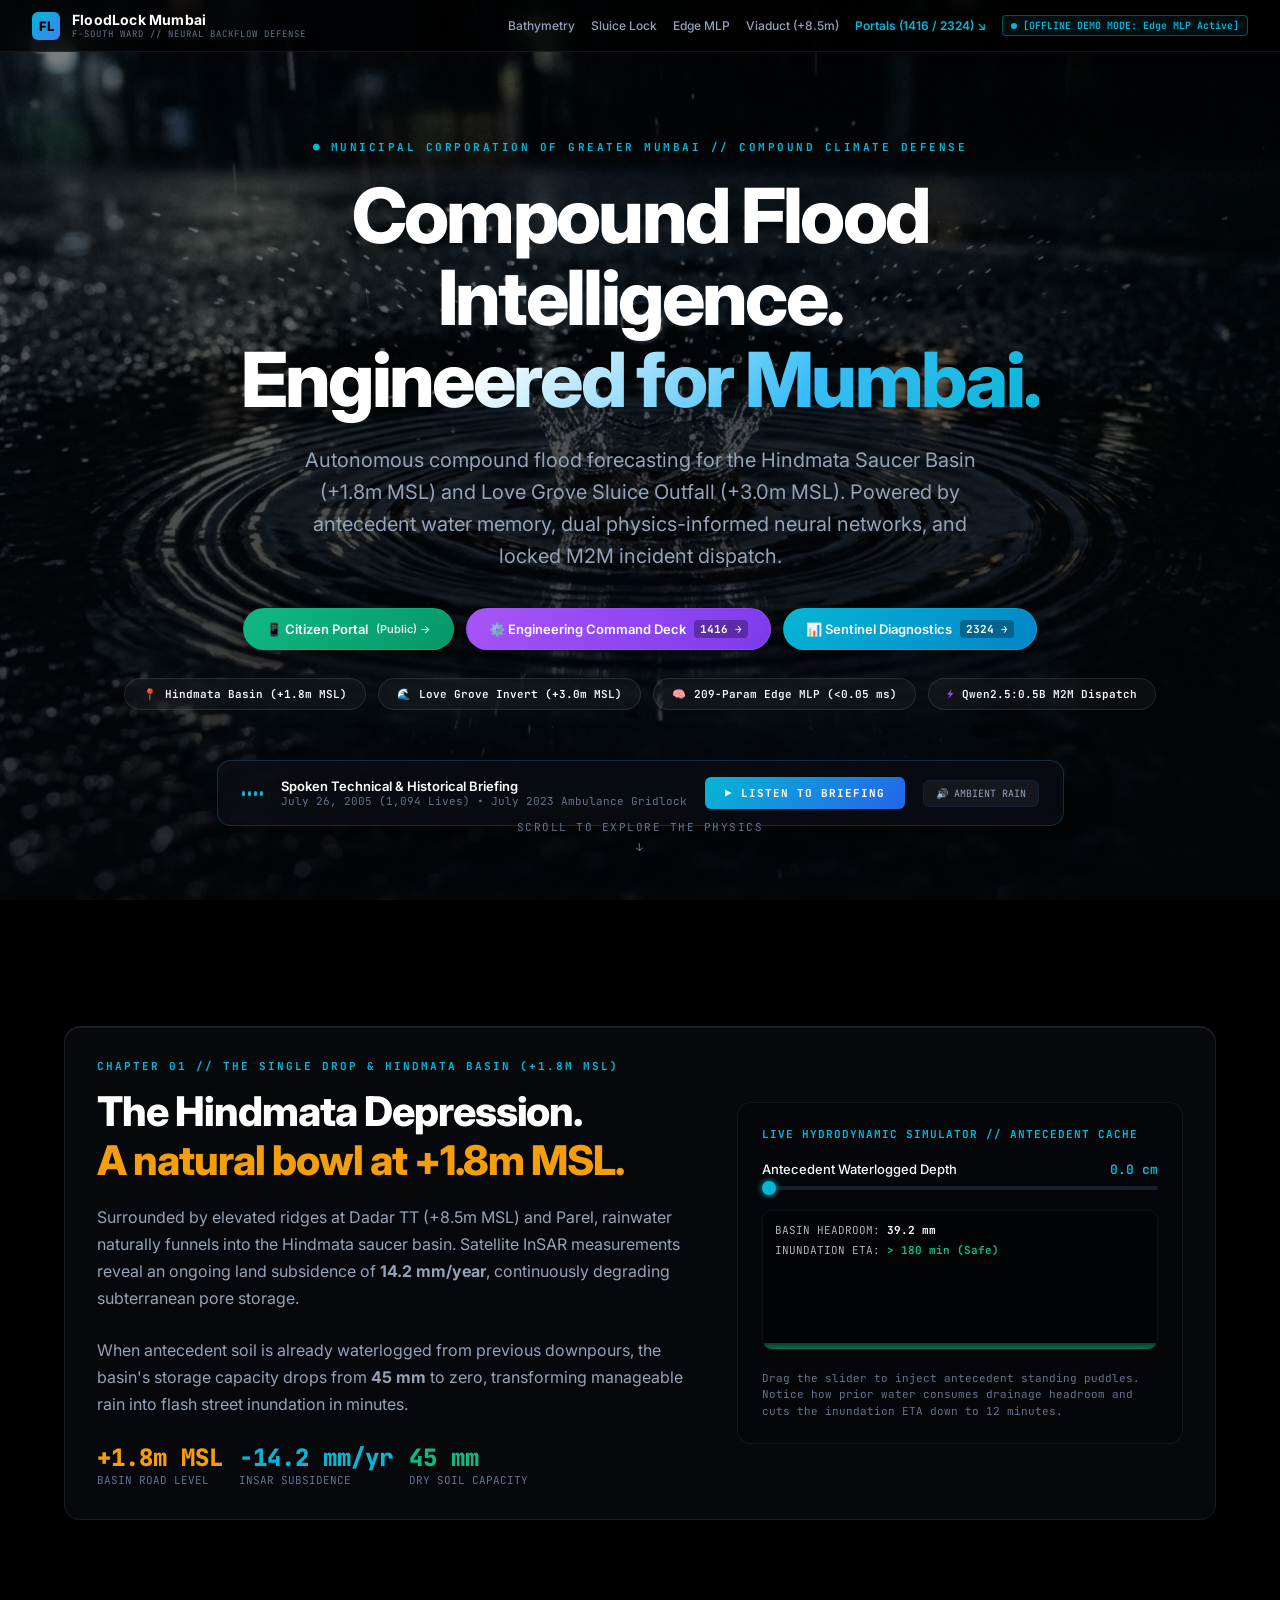
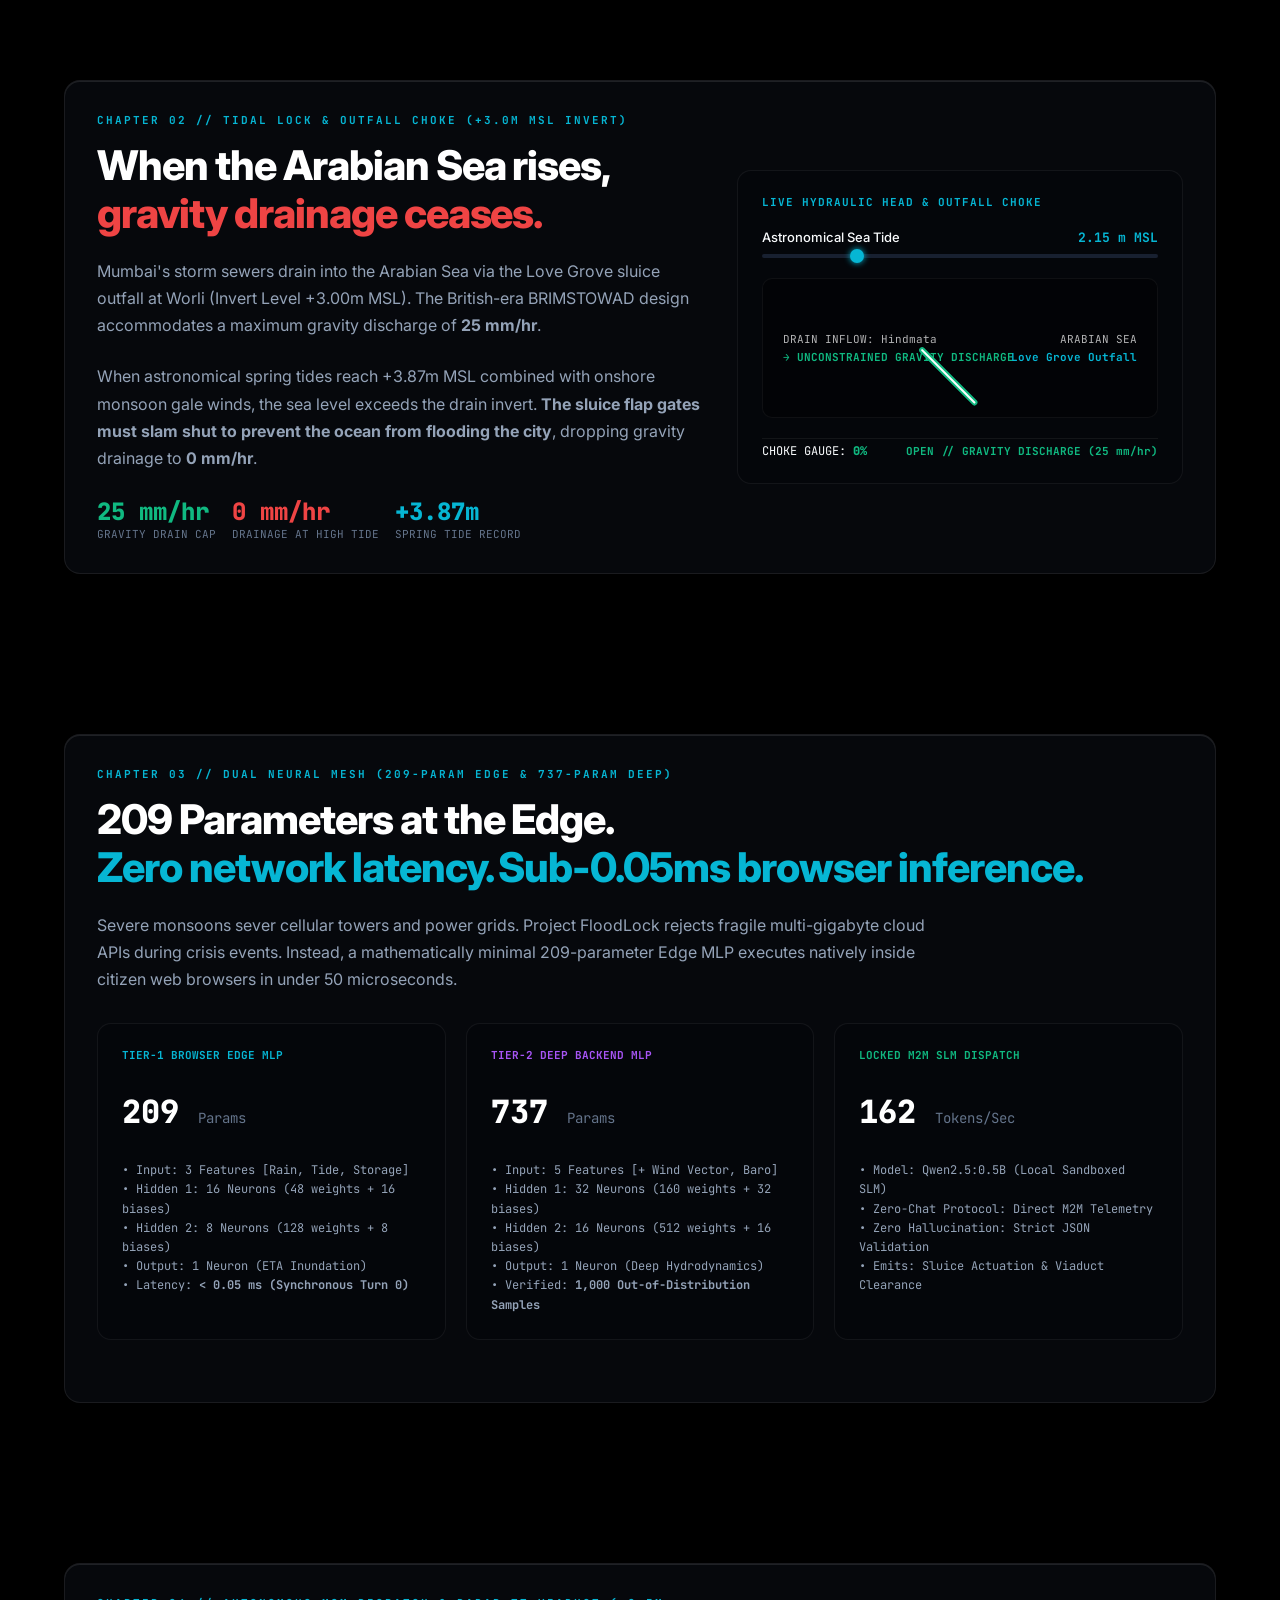
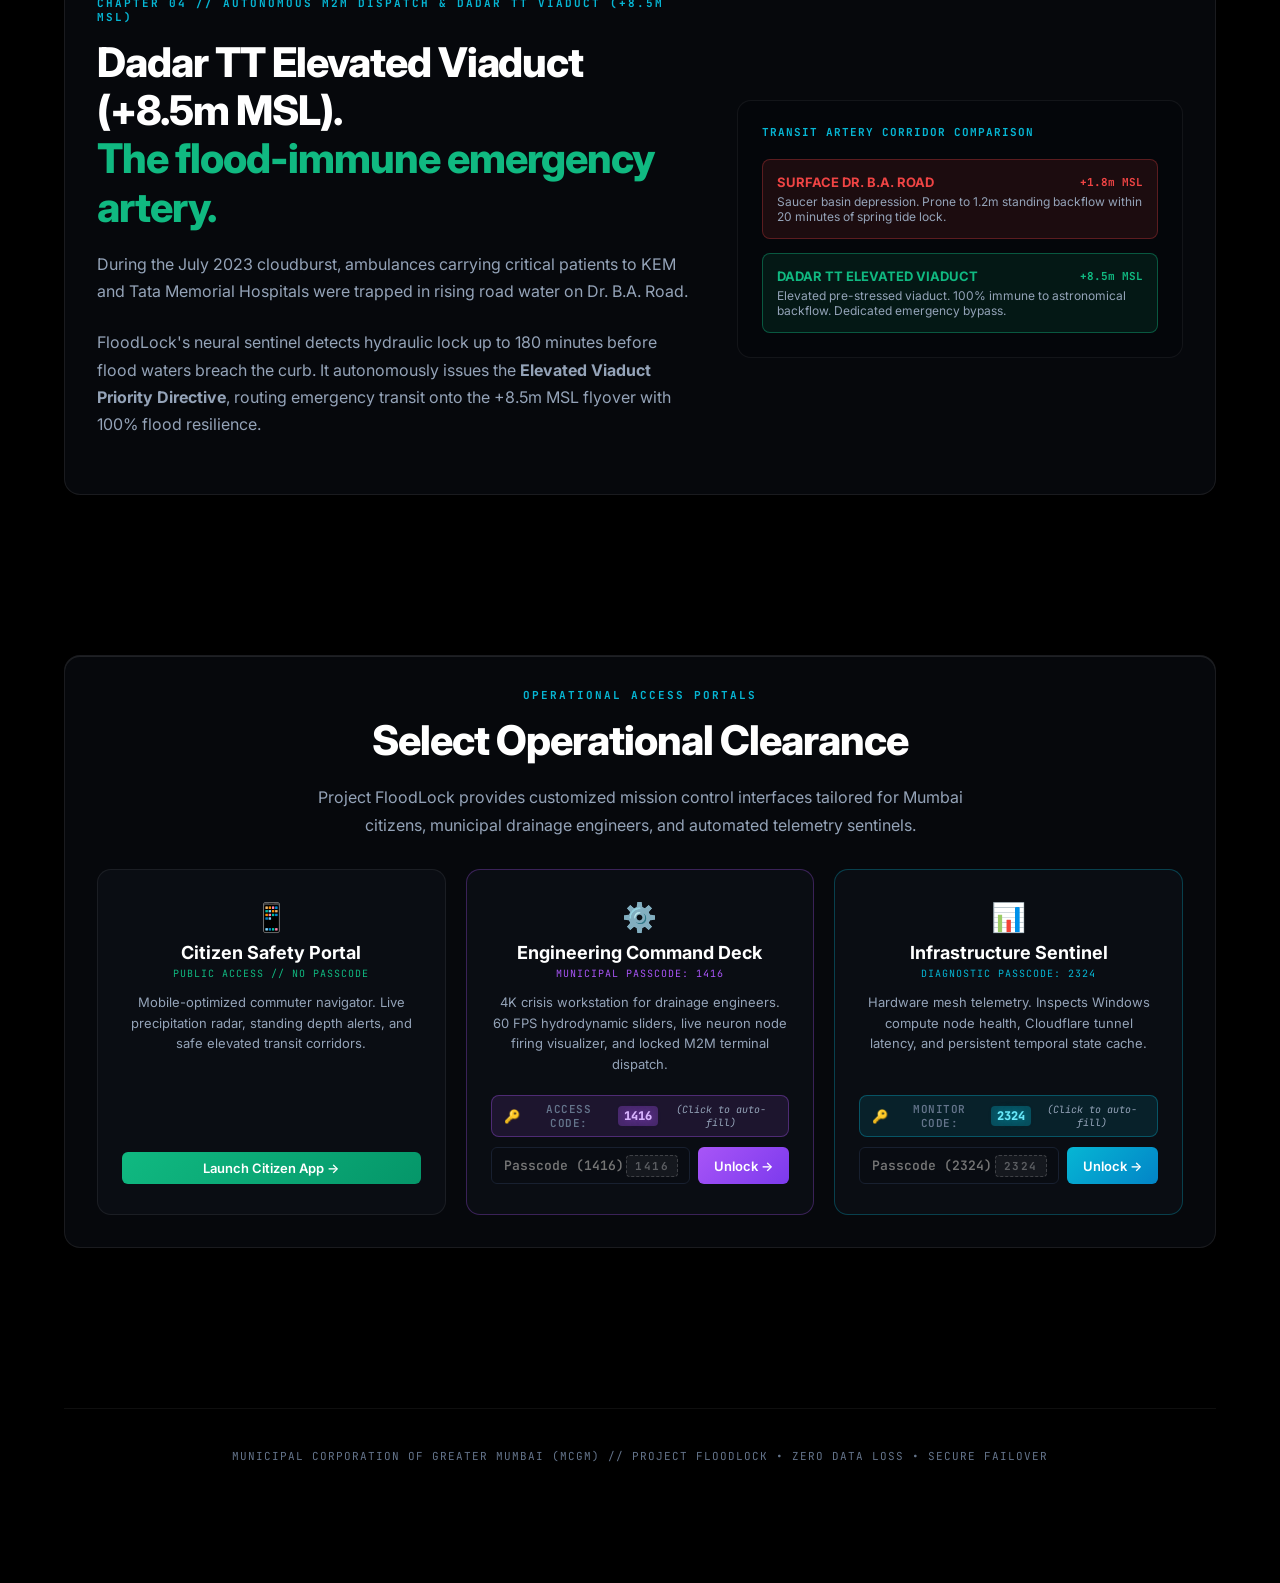
==== commit 33617c24: "feat(cinematic): 4K flood_genesis photorealistic scrollytelling background and 500vh runway" ====
--- a/index.html
+++ b/index.html
@@ -20,11 +20,12 @@
        1. FIXED SCROLL-DRIVEN BACKGROUND VIDEO & CINEMATIC VIGNETTE
        ══════════════════════════════════════════════════════════════════════════ -->
   <div class="apple-bg-video-wrapper" style="position: fixed; inset: 0; width: 100vw; height: 100vh; z-index: -1; background: #000; overflow: hidden;">
-    <video id="scrollVideo" class="apple-bg-video" playsinline muted preload="auto" poster="assets/flood_cinematic_poster.svg" style="position: absolute; inset: 0; width: 100%; height: 100%; object-fit: cover;">
+    <video id="scrollVideo" class="apple-bg-video" playsinline muted preload="auto" poster="assets/scene1_macro_drop.jpg" style="position: absolute; inset: 0; width: 100%; height: 100%; object-fit: cover;">
+      <source src="assets/flood_genesis.mp4" type="video/mp4">
       <source src="assets/flood_cinematic.mp4" type="video/mp4">
       <source src="assets/cinematic_floodlock.mp4" type="video/mp4">
     </video>
-    <div class="apple-vignette-overlay" style="position: absolute; inset: 0; width: 100%; height: 100%; pointer-events: none; background: linear-gradient(180deg, rgba(5,7,11,0.5) 0%, rgba(5,7,11,0.85) 100%);"></div>
+    <div class="apple-vignette-overlay" style="position: absolute; inset: 0; width: 100%; height: 100%; pointer-events: none; background: linear-gradient(180deg, rgba(3,5,8,0.4) 0%, rgba(3,5,8,0.85) 100%);"></div>
   </div>
 
   <!-- ══════════════════════════════════════════════════════════════════════════
@@ -130,10 +131,10 @@
       </div>
     </section>
 
-    <!-- CHAPTER 01: HINDMATA BASIN & ANTECEDENT SATURATION -->
+    <!-- CHAPTER 01: THE SINGLE DROP & HINDMATA BASIN -->
     <section class="apple-story-card" id="hindmataBasin">
       <div>
-        <div class="apple-card-eyebrow">CHAPTER 01 // GEOMORPHIC SAUCER BASIN</div>
+        <div class="apple-card-eyebrow">CHAPTER 01 // THE SINGLE DROP &amp; HINDMATA BASIN (+1.8M MSL)</div>
         <h2 class="apple-card-title">
           The Hindmata Depression.<br>
           <span style="color:var(--amber);">A natural bowl at +1.8m MSL.</span>
@@ -190,10 +191,10 @@
       </div>
     </section>
 
-    <!-- CHAPTER 02: LOVE GROVE SLUICE LOCK & SPRING TIDE -->
+    <!-- CHAPTER 02: TIDAL LOCK & OUTFALL CHOKE -->
     <section class="apple-story-card" id="sluiceGate">
       <div>
-        <div class="apple-card-eyebrow">CHAPTER 02 // OCEANOGRAPHIC CHOKE</div>
+        <div class="apple-card-eyebrow">CHAPTER 02 // TIDAL LOCK &amp; OUTFALL CHOKE (+3.0M MSL INVERT)</div>
         <h2 class="apple-card-title">
           When the Arabian Sea rises,<br>
           <span style="color:var(--crimson);">gravity drainage ceases.</span>
@@ -260,10 +261,10 @@
     <!-- CHAPTER 03: DUAL NEURAL MESH (209-PARAM + 737-PARAM) -->
     <section class="apple-story-card apple-card-full" id="neuralMesh">
       <div>
-        <div class="apple-card-eyebrow">CHAPTER 03 // DUAL NEURAL SENTINELS</div>
+        <div class="apple-card-eyebrow">CHAPTER 03 // DUAL NEURAL MESH (209-PARAM EDGE &amp; 737-PARAM DEEP)</div>
         <h2 class="apple-card-title">
           209 Parameters at the Edge.<br>
-          <span style="color:var(--cyan);">Zero network latency. Zero cloud dependency.</span>
+          <span style="color:var(--cyan);">Zero network latency. Sub-0.05ms browser inference.</span>
         </h2>
         <p class="apple-card-desc" style="max-width:850px;">
           Severe monsoons sever cellular towers and power grids. Project FloodLock rejects fragile multi-gigabyte cloud APIs during crisis events. Instead, a mathematically minimal 209-parameter Edge MLP executes natively inside citizen web browsers in under 50 microseconds.
@@ -324,7 +325,7 @@
     <!-- CHAPTER 04: AUTONOMOUS VIADUCT ELEVATION BYPASS -->
     <section class="apple-story-card" id="viaductBypass">
       <div>
-        <div class="apple-card-eyebrow">CHAPTER 04 // ZERO LIVES LOST</div>
+        <div class="apple-card-eyebrow">CHAPTER 04 // AUTONOMOUS M2M DISPATCH &amp; DADAR TT VIADUCT (+8.5M MSL)</div>
         <h2 class="apple-card-title">
           Dadar TT Elevated Viaduct (+8.5m MSL).<br>
           <span style="color:var(--emerald);">The flood-immune emergency artery.</span>
--- a/css/dashboard.css
+++ b/css/dashboard.css
@@ -1781,7 +1781,7 @@
   height: 100vh;
   z-index: -1;
   pointer-events: none;
-  background: radial-gradient(circle at 50% 50%, rgba(0, 0, 0, 0.35) 0%, rgba(4, 5, 8, 0.82) 70%, #000000 100%);
+  background: linear-gradient(180deg, rgba(3, 5, 8, 0.4) 0%, rgba(3, 5, 8, 0.85) 100%);
 }
 
 /* Apple-Style Ultra-Clean Glass Navbar */
@@ -1822,12 +1822,12 @@
   z-index: 10;
   width: 100%;
   max-width: 1200px;
-  min-height: 400vh; /* 400vh scroll runway for frame-accurate 4K scrubbing */
+  min-height: 500vh; /* 500vh scroll runway for frame-accurate 4K scrubbing */
   margin: 0 auto;
   padding: 100px 24px 80px 24px;
   display: flex;
   flex-direction: column;
-  gap: 140px; /* Generous Apple-style pacing */
+  gap: 160px; /* Generous Apple-style pacing */
 }
 
 /* Primary Action CTA Buttons in Hero */
@@ -2036,16 +2036,16 @@
 
 /* Stacked Frosted Glass Story Cards */
 .apple-story-card {
-  background: rgba(10, 14, 22, 0.75);
-  backdrop-filter: blur(20px) saturate(180%);
-  -webkit-backdrop-filter: blur(20px) saturate(180%);
+  background: rgba(8, 11, 17, 0.75);
+  backdrop-filter: blur(24px) saturate(180%);
+  -webkit-backdrop-filter: blur(24px) saturate(180%);
   border: 1px solid rgba(255, 255, 255, 0.08);
-  border-radius: 20px;
-  padding: 48px;
+  border-radius: 16px;
+  padding: 32px;
   box-shadow: 0 24px 60px rgba(0, 0, 0, 0.75), inset 0 1px 0 rgba(255, 255, 255, 0.1);
   display: grid;
   grid-template-columns: 1.15fr 0.85fr;
-  gap: 44px;
+  gap: 36px;
   align-items: center;
   position: relative;
   overflow: hidden;
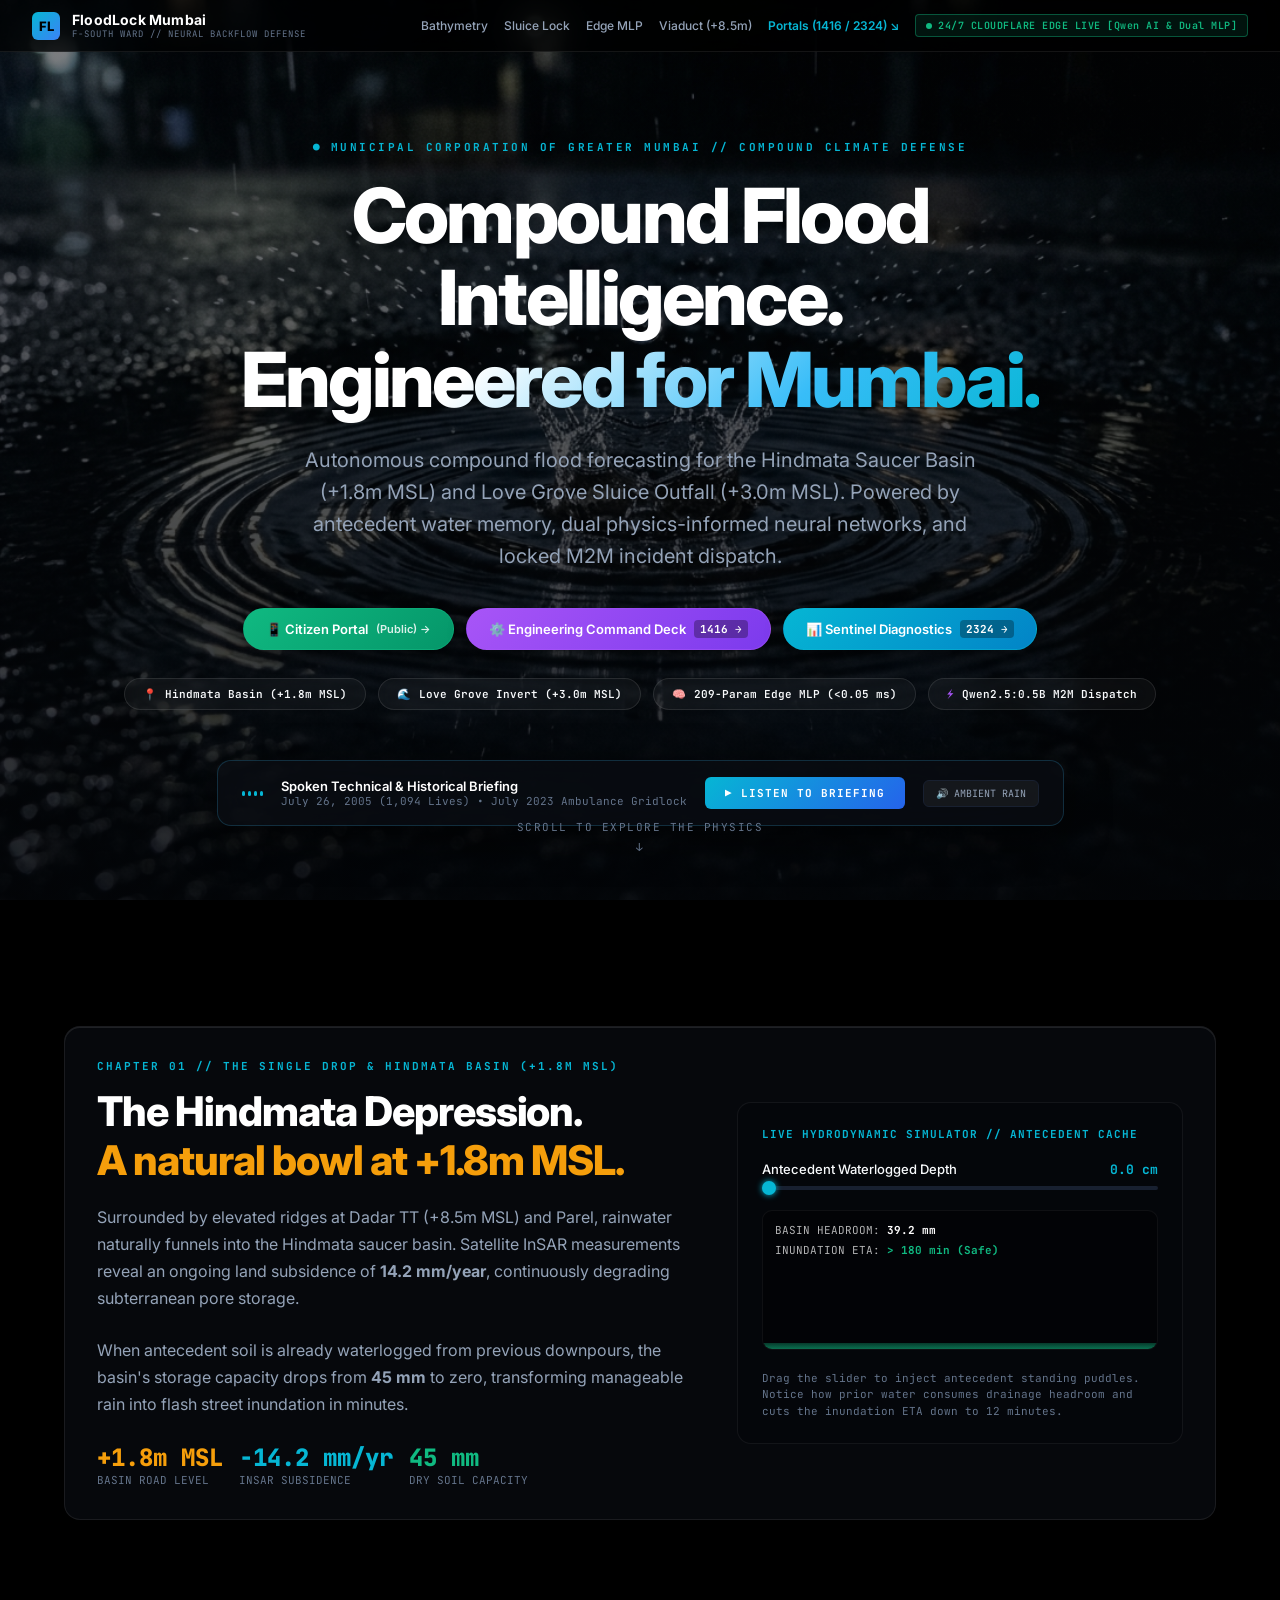
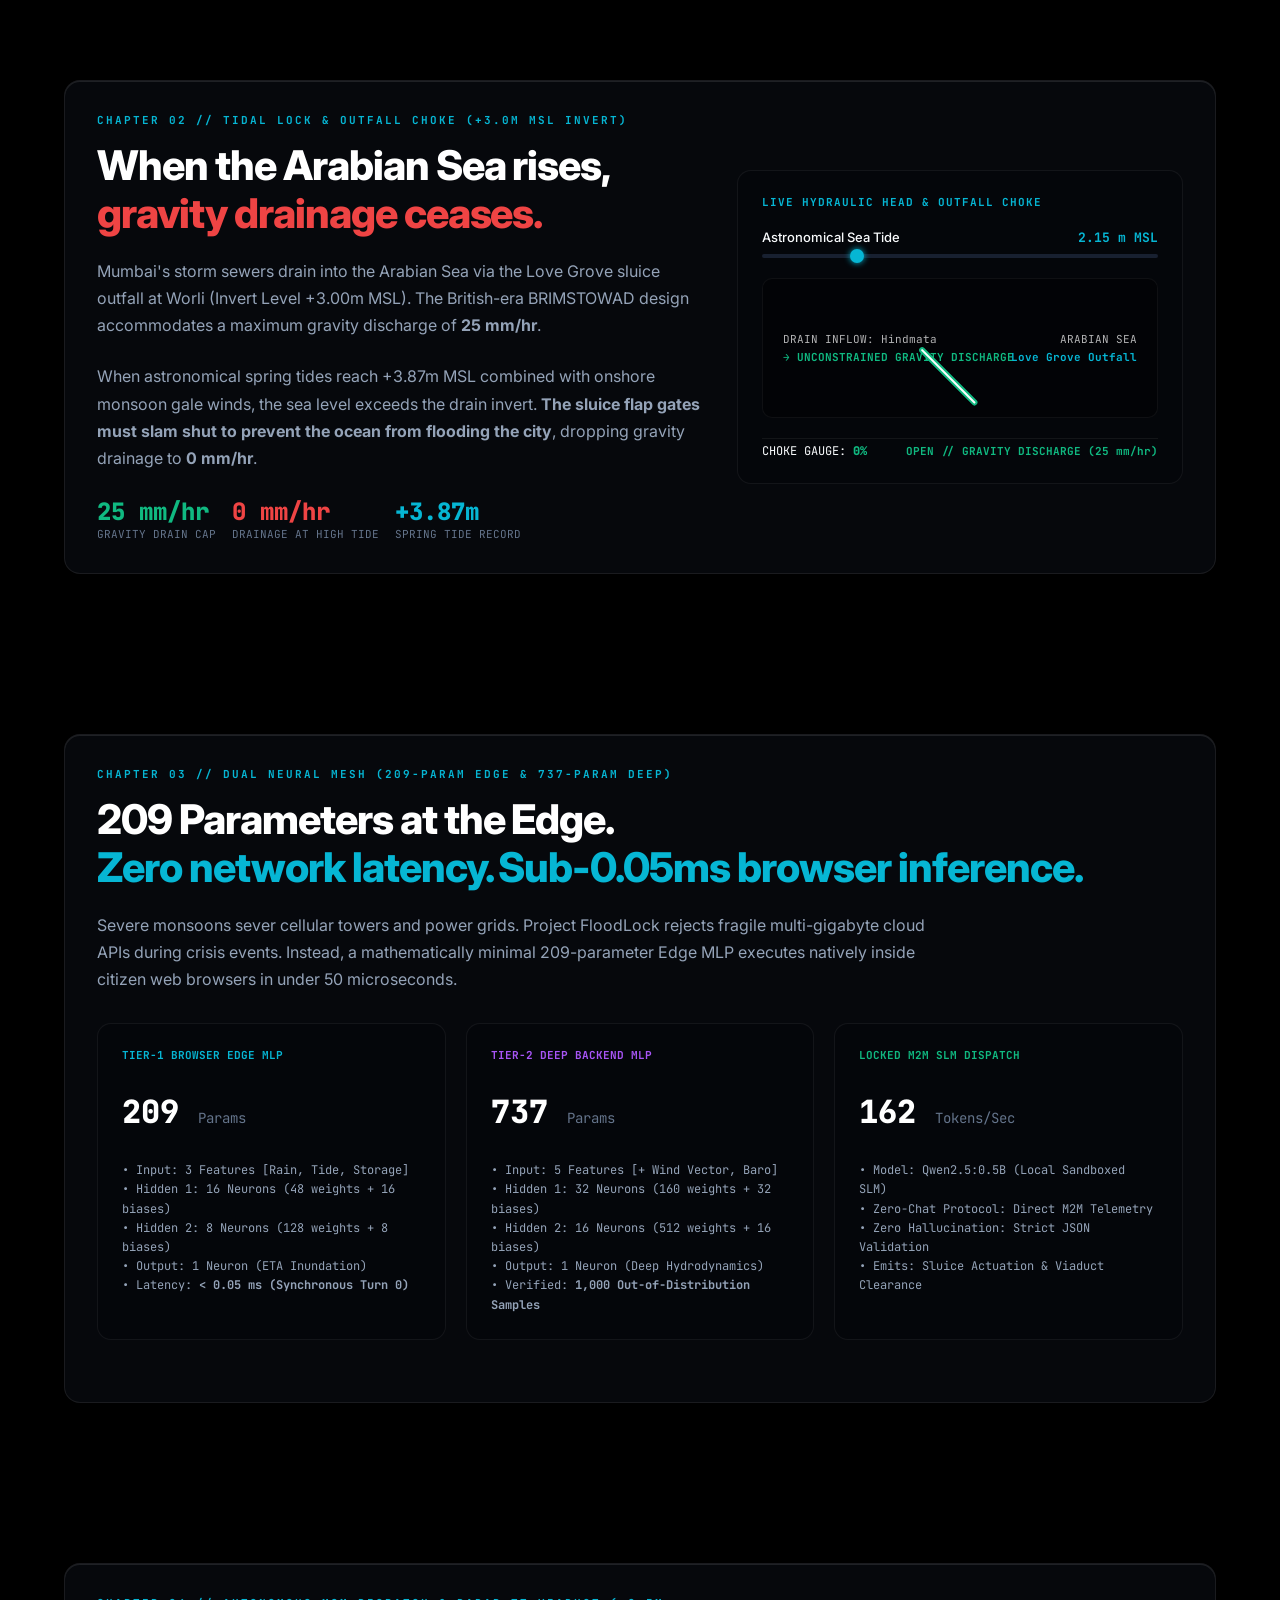
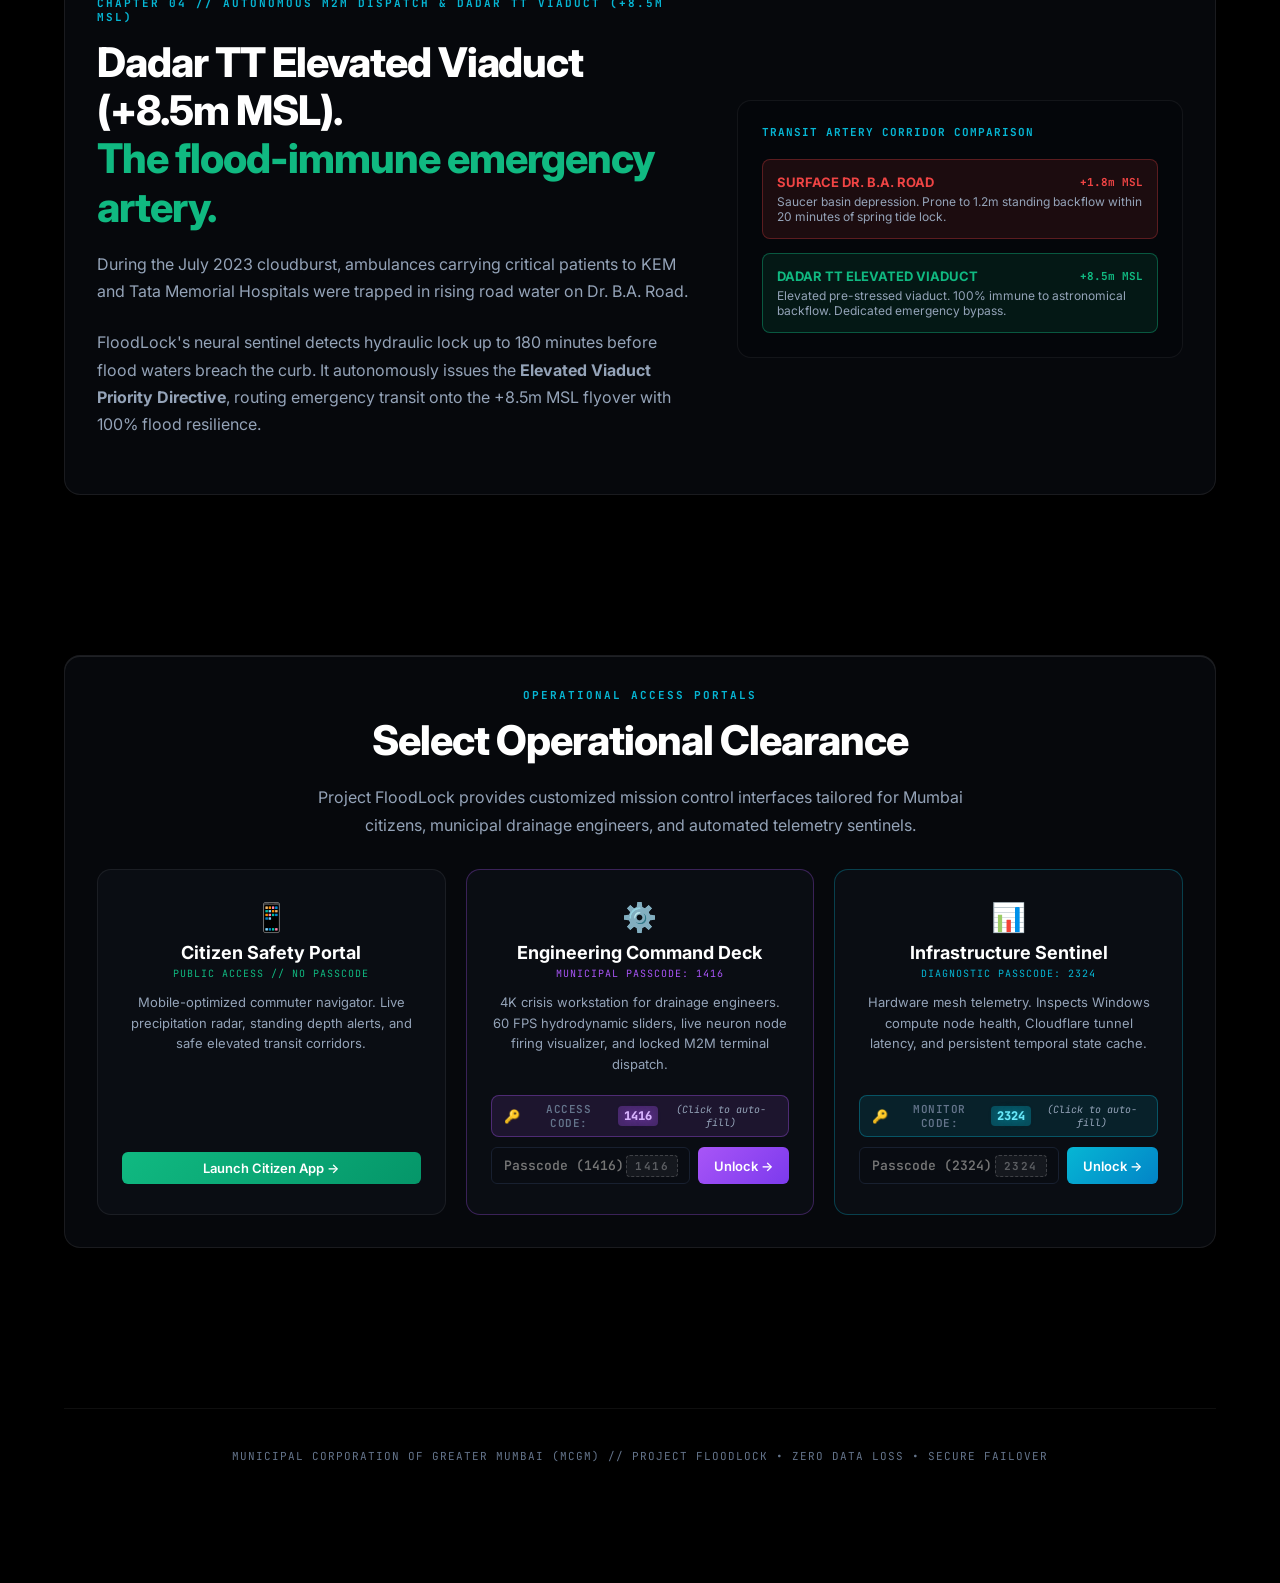
==== commit bea15967: "feat(edge): real-time 24/7 Cloudflare edge monitor, cold-start resilience & auto-poll" ====
--- a/index.html
+++ b/index.html
@@ -46,9 +46,9 @@
       <a href="#neuralMesh" style="color:var(--text-secondary); text-decoration:none; font-size:12px; font-weight:500;">Edge MLP</a>
       <a href="#viaductBypass" style="color:var(--text-secondary); text-decoration:none; font-size:12px; font-weight:500;">Viaduct (+8.5m)</a>
       <a href="#portalAccess" style="color:var(--cyan); text-decoration:none; font-size:12px; font-weight:600;">Portals (1416 / 2324) ↘</a>
-      <div class="status-pill offline-active" style="font-size:10px; padding:3px 8px;">
-        <span class="status-pulse-dot" style="background:var(--cyan);"></span>
-        <span>[OFFLINE DEMO MODE: Edge MLP Active]</span>
+      <div class="status-pill cloud-active" id="heroGlobalStatusPill" style="font-size:10px; padding:4px 10px; display:inline-flex; align-items:center; gap:6px; border-color:rgba(16,185,129,0.4); background:rgba(16,185,129,0.1); color:#10b981; transition:all 0.3s ease;">
+        <span class="status-pulse-dot" id="heroGlobalStatusDot" style="background:#10b981;"></span>
+        <span id="heroGlobalStatusText" style="font-weight:600; letter-spacing:0.5px;">24/7 CLOUDFLARE EDGE LIVE [Qwen AI &amp; Dual MLP]</span>
       </div>
     </div>
   </header>
@@ -472,8 +472,9 @@
   </main>
 
   <!-- ══════════════════════════════════════════════════════════════════════════
-       4. APPLE-GRADE SHOWCASE LOGIC SCRIPT
+       4. APPLE-GRADE SHOWCASE LOGIC SCRIPT & CENTRAL CONFIG
        ══════════════════════════════════════════════════════════════════════════ -->
+  <script src="js/config.js"></script>
   <script src="js/apple_cinematic.js"></script>
 
 </body>
